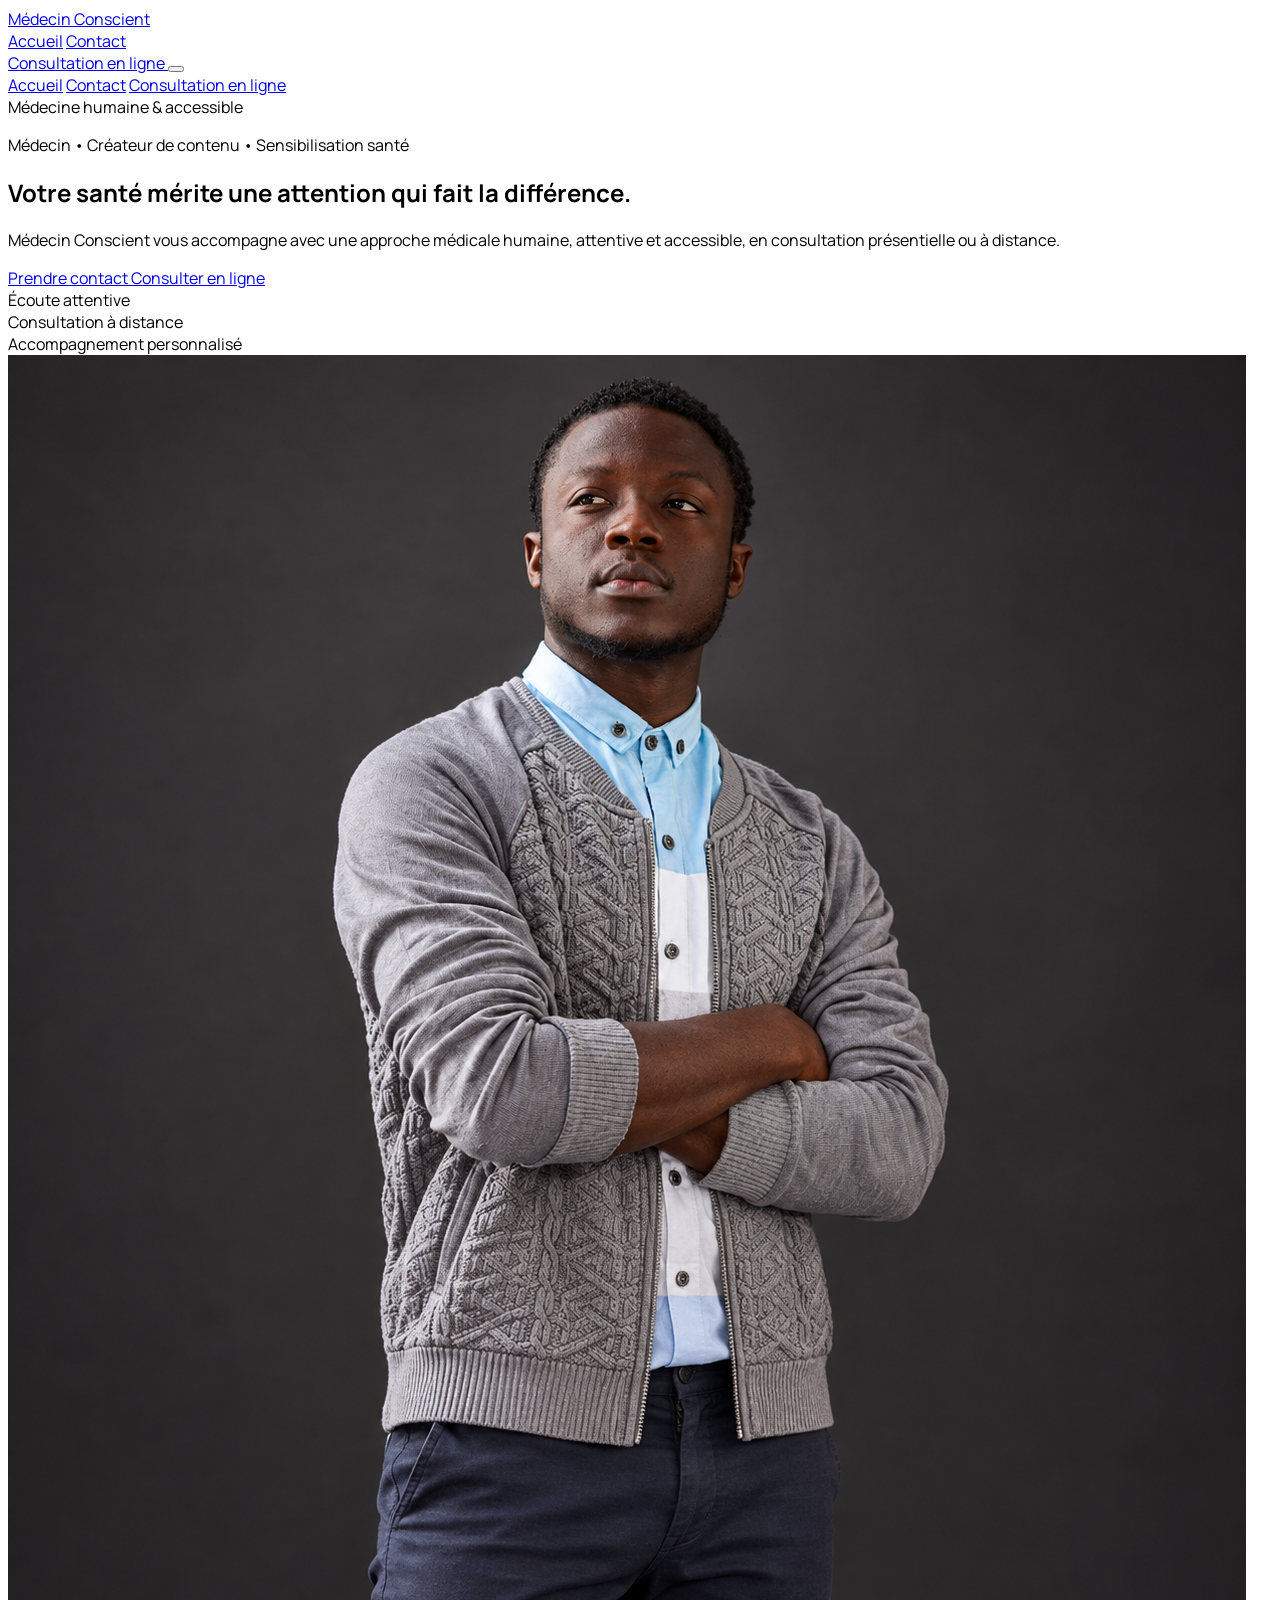
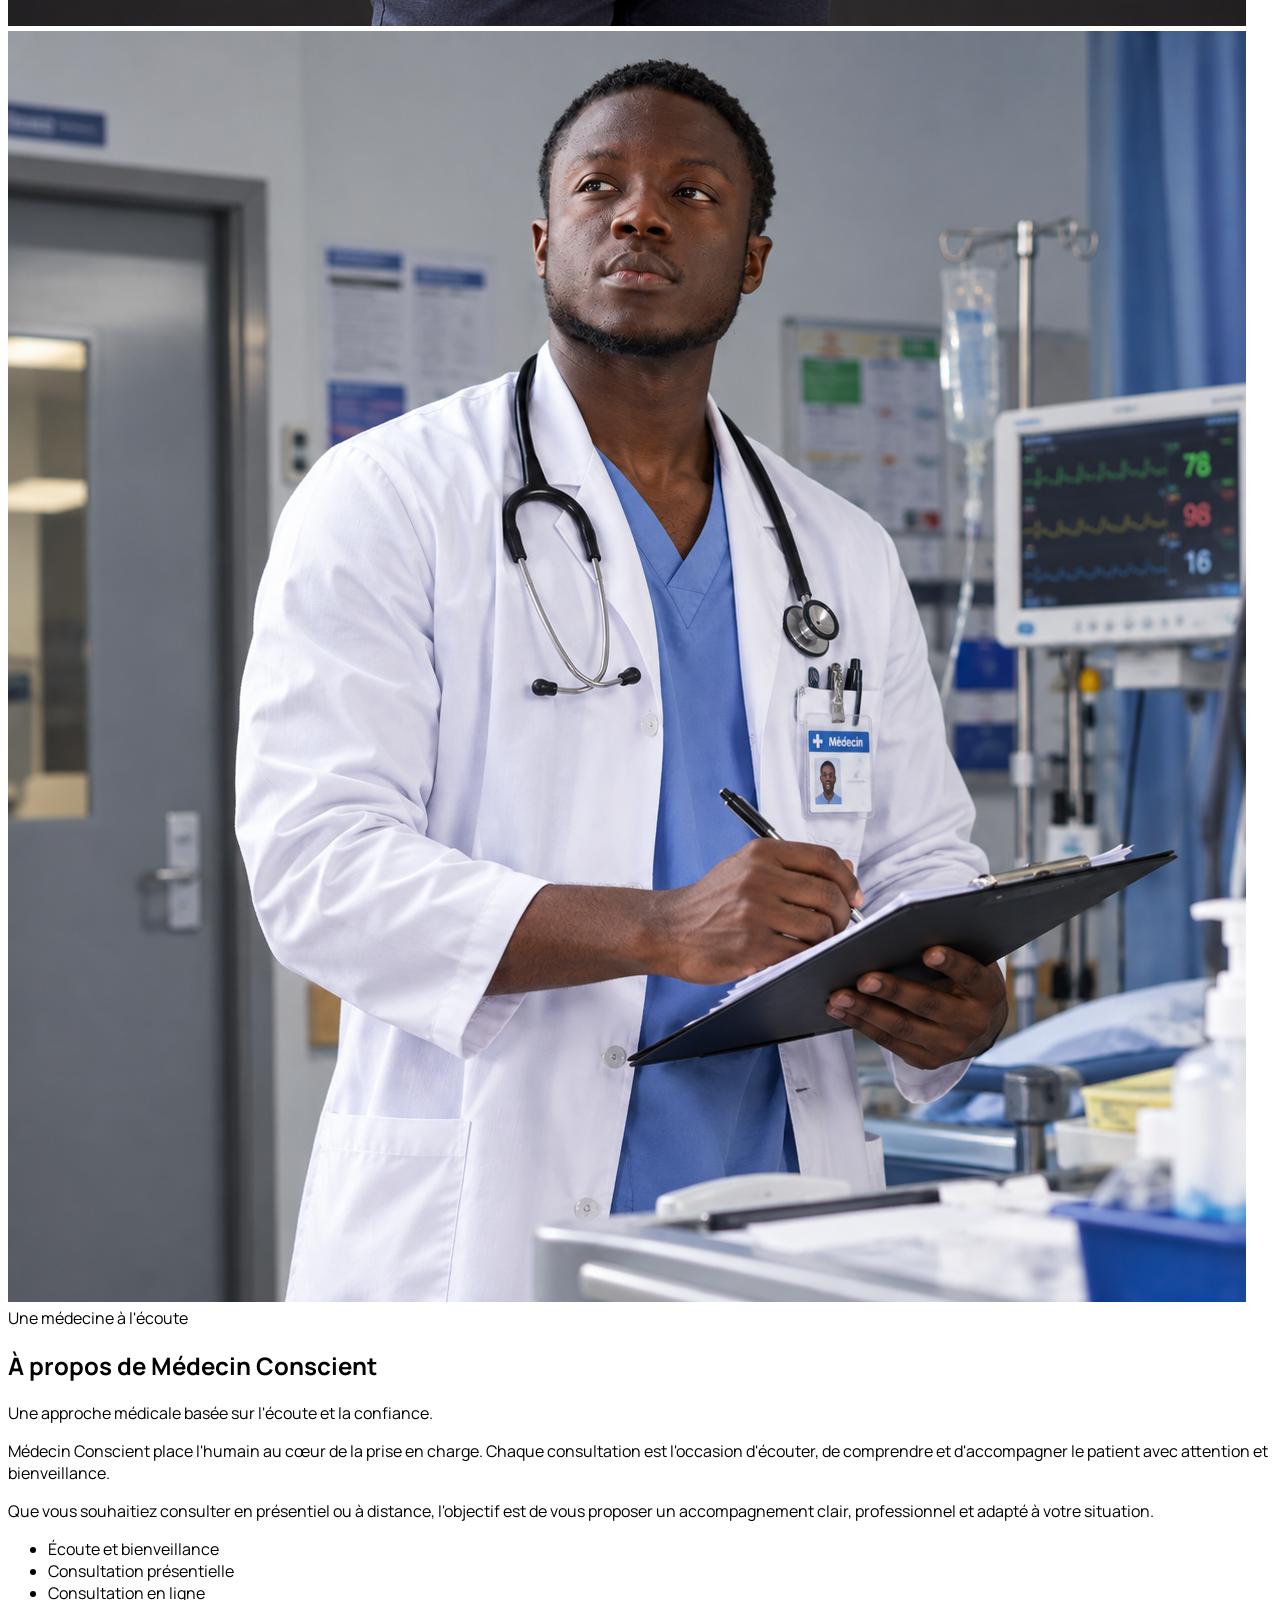
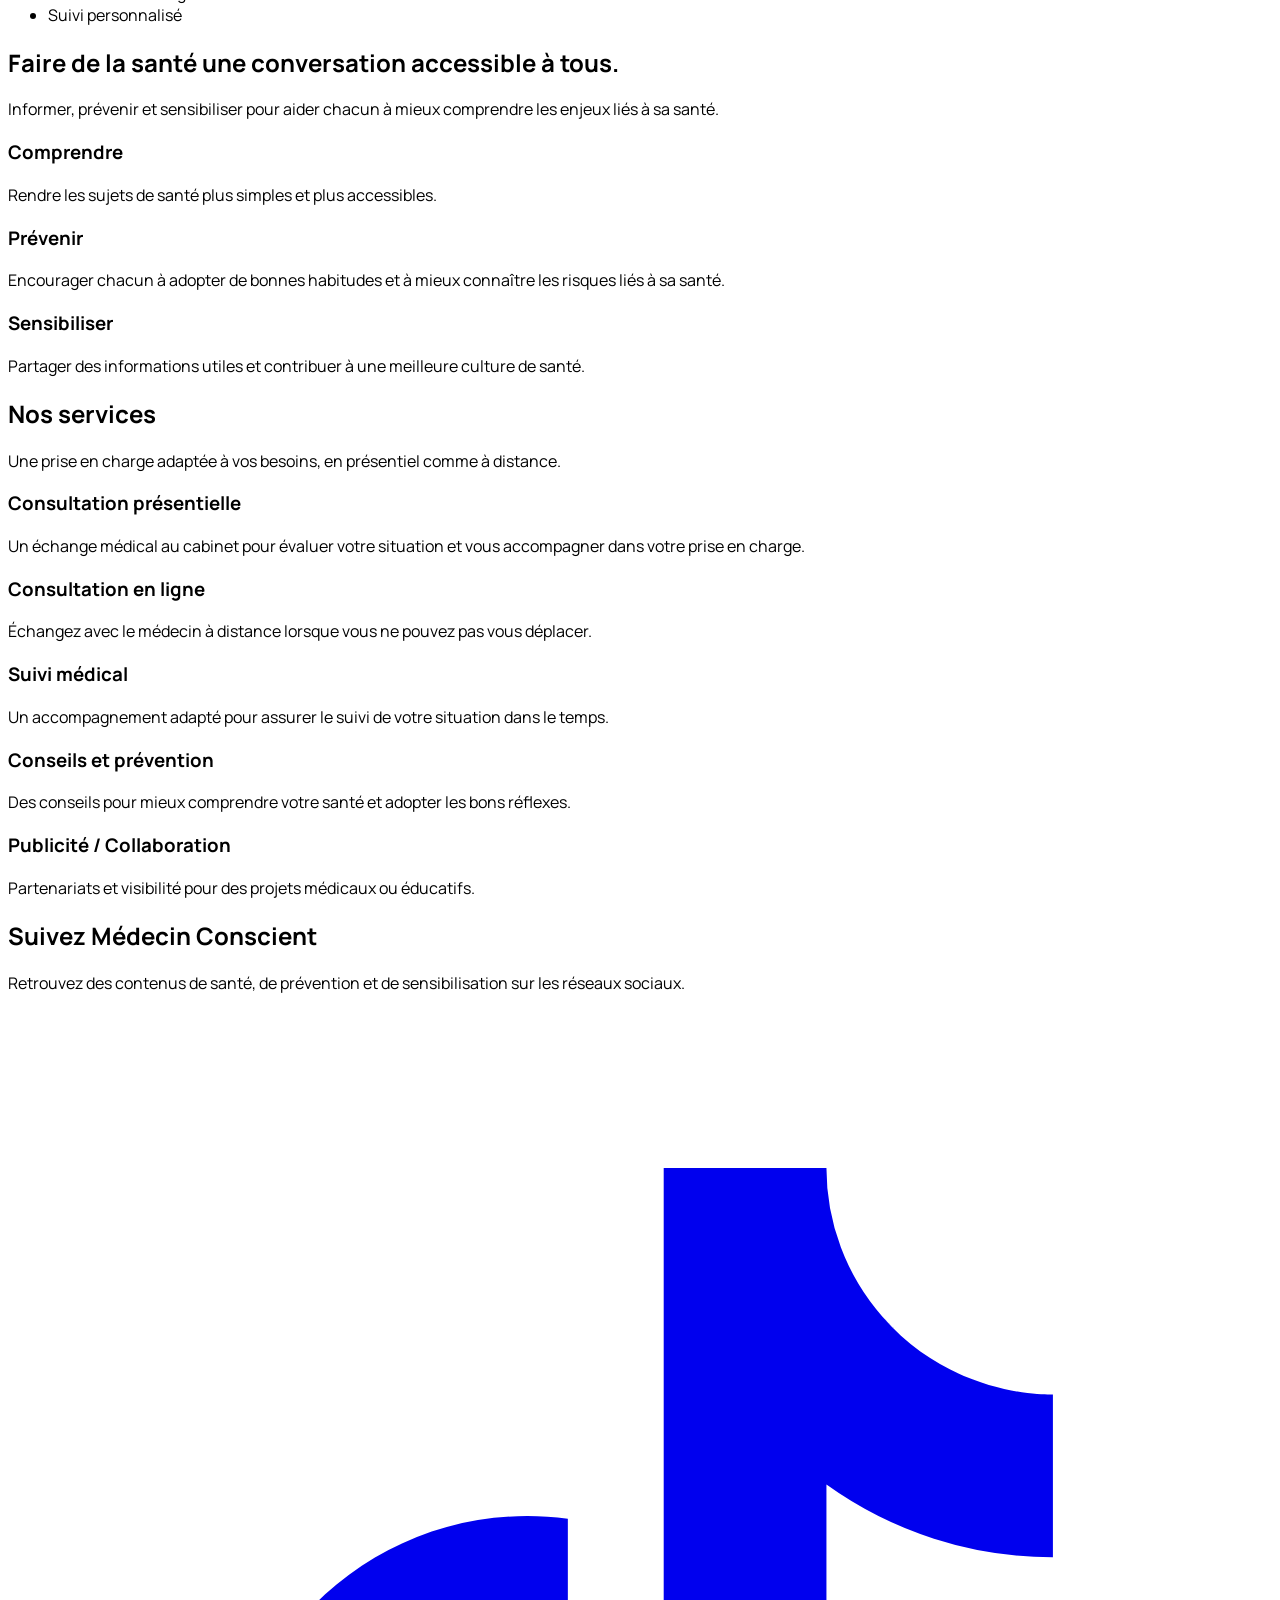
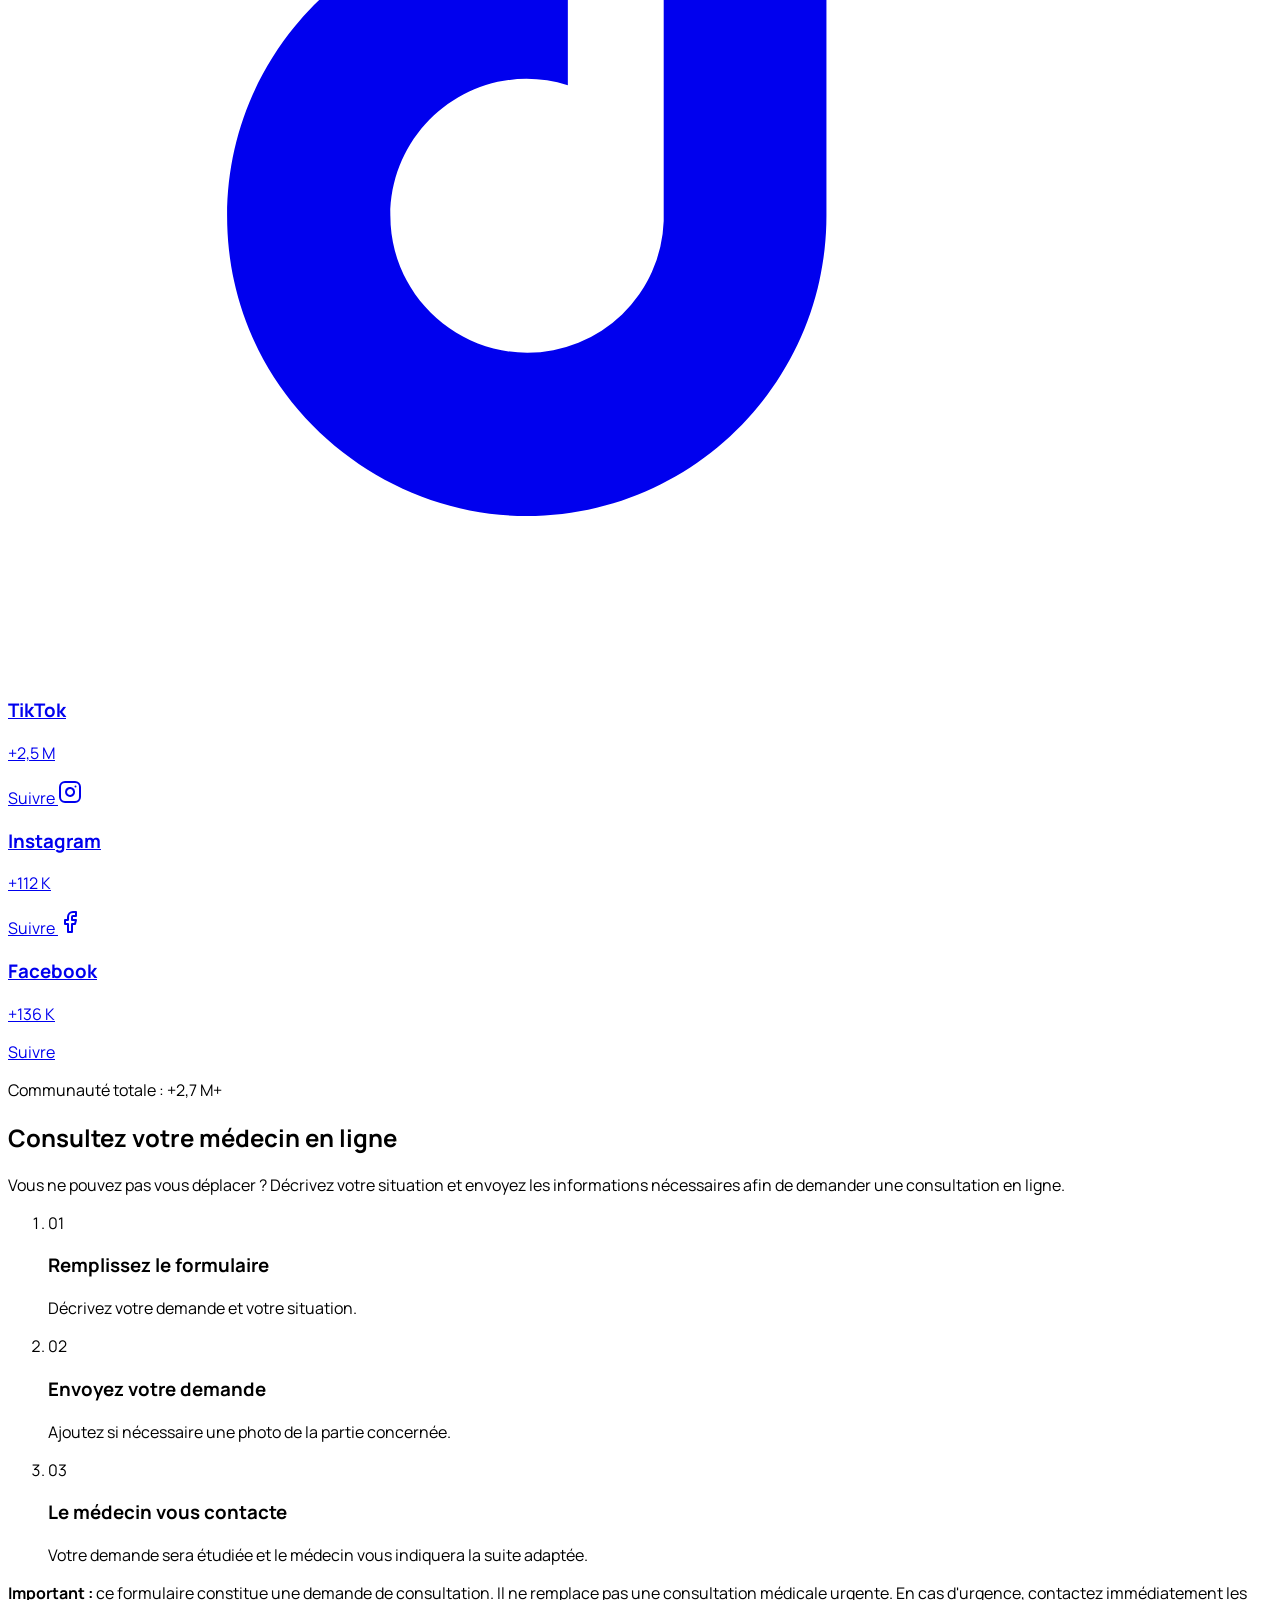
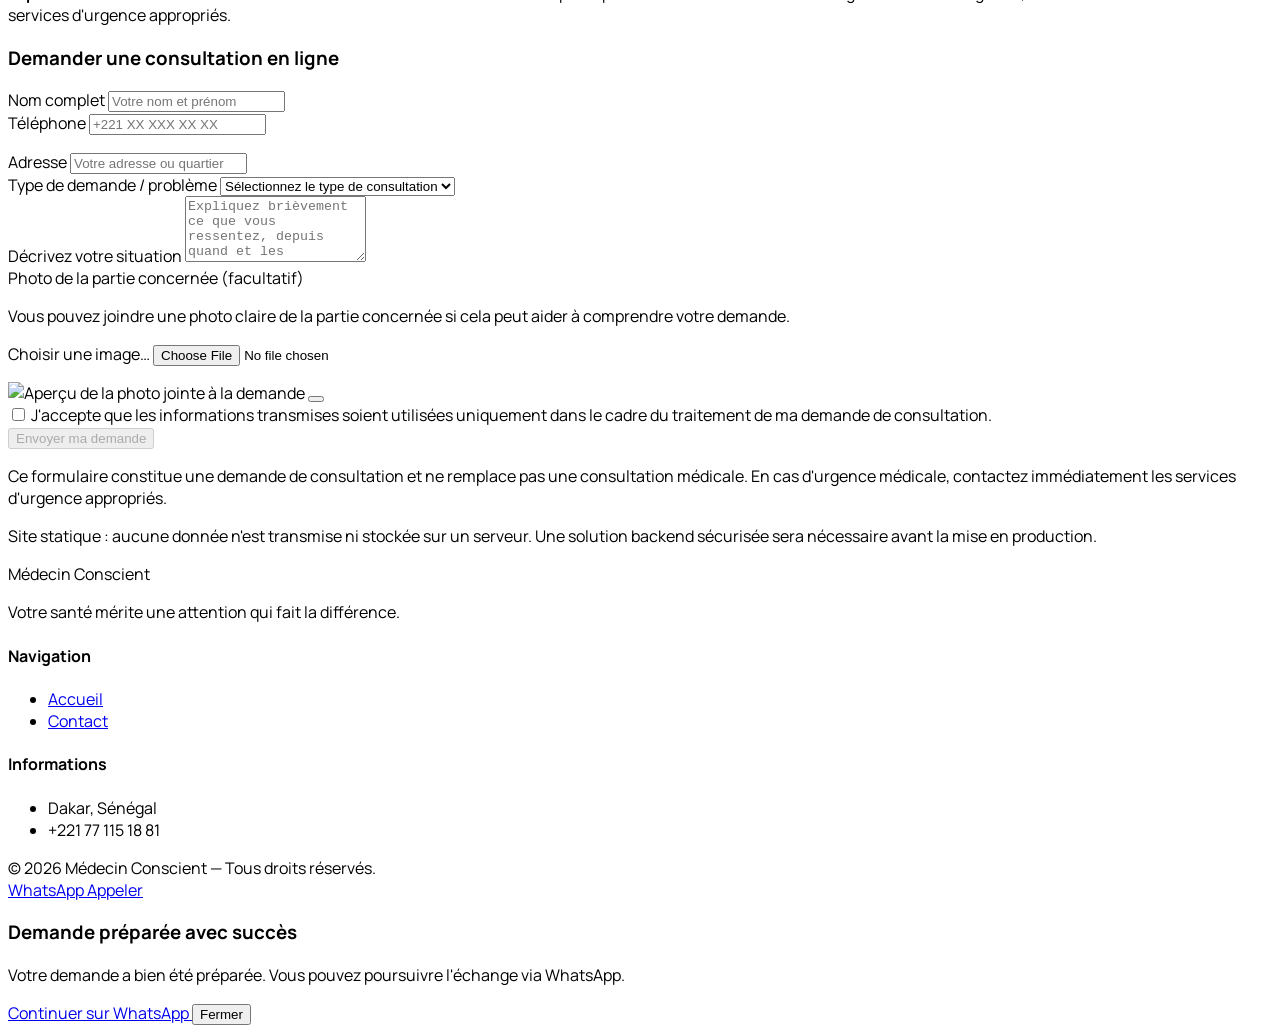
==== index.html @ b22be833 "site de vitrine" ====
<!doctype html>
<html lang="fr">
  <head>
    <meta charset="UTF-8" />
    <meta name="viewport" content="width=device-width, initial-scale=1.0" />
    <title>Médecin Conscient | Consultation médicale à Dakar</title>
    <meta
      name="description"
      content="Médecin Conscient propose un accompagnement médical humain et accessible à Dakar, en consultation présentielle et en ligne."
    />

    <!-- Open Graph -->
    <meta
      property="og:title"
      content="Médecin Conscient | Consultation médicale à Dakar"
    />
    <meta
      property="og:description"
      content="Une médecine humaine, accessible et attentive, en présentiel ou à distance."
    />
    <meta property="og:type" content="website" />
    <meta property="og:locale" content="fr_FR" />

    <!-- Favicon (emoji en attendant un favicon définitif) -->
    <link
      rel="icon"
      href="data:image/svg+xml,<svg xmlns=%22http://www.w3.org/2000/svg%22 viewBox=%220 0 100 100%22><text y=%22.9em%22 font-size=%2290%22>🩺</text></svg>"
    />

    <!-- Google Fonts : Manrope -->
    <link rel="preconnect" href="https://fonts.googleapis.com" />
    <link rel="preconnect" href="https://fonts.gstatic.com" crossorigin />
    <link
      href="https://fonts.googleapis.com/css2?family=Manrope:wght@400;500;600;700;800&display=swap"
      rel="stylesheet"
    />

    <!-- Tailwind CSS via CDN -->
    <script src="https://cdn.tailwindcss.com"></script>
    <script>
      tailwind.config = {
        theme: {
          extend: {
            fontFamily: {
              sans: ["Manrope", "sans-serif"],
            },
            colors: {
              brand: {
                DEFAULT: "#168A63",
                dark: "#0B5D43",
                light: "#EAF7F1",
              },
              bg: "#F8FAF9",
              ink: {
                DEFAULT: "#18332A",
                soft: "#64748B",
              },
            },
          },
        },
      };
    </script>

    <!-- Lucide Icons via CDN -->
    <script src="https://unpkg.com/lucide@latest/dist/umd/lucide.js"></script>

    <style>
      html {
        scroll-behavior: smooth;
      }
      body {
        font-family: "Manrope", sans-serif;
      }

      /* Apparition au scroll */
      [data-reveal] {
        opacity: 0;
        transform: translateY(16px);
        transition:
          opacity 0.6s ease,
          transform 0.6s ease;
      }
      [data-reveal].is-visible {
        opacity: 1;
        transform: translateY(0);
      }

      /* Menu mobile animé */
      #mobile-menu {
        overflow: hidden;
        transition:
          max-height 0.35s ease,
          opacity 0.25s ease;
      }

      /* Focus visible accessible */
      a:focus-visible,
      button:focus-visible,
      input:focus-visible,
      select:focus-visible,
      textarea:focus-visible {
        outline: 2px solid #168a63;
        outline-offset: 2px;
      }

      .btn-float {
        transition:
          transform 0.2s ease,
          box-shadow 0.2s ease;
      }
      .btn-float:hover {
        transform: translateY(-3px);
        box-shadow: 0 12px 24px rgba(11, 93, 67, 0.25);
      }

      .card-hover {
        transition:
          transform 0.25s ease,
          box-shadow 0.25s ease;
      }
      .card-hover:hover {
        transform: translateY(-6px);
        box-shadow: 0 20px 40px rgba(11, 93, 67, 0.12);
      }
    </style>
  </head>
  <body class="bg-bg text-ink antialiased">
    <!-- ==========================================================
      HEADER
      ========================================================== -->
    <header
      id="site-header"
      class="sticky top-0 z-40 bg-white/90 backdrop-blur border-b border-brand-light transition-shadow"
    >
      <div
        class="max-w-7xl mx-auto px-5 sm:px-8 lg:px-10 h-20 flex items-center justify-between"
      >
        <!-- Logo -->
        <a
          href="index.html"
          class="flex items-center gap-2.5 shrink-0"
          aria-label="Médecin Conscient — Accueil"
        >
          <span
            class="w-10 h-10 rounded-full bg-brand-light flex items-center justify-center"
          >
            <i data-lucide="stethoscope" class="w-5 h-5 text-brand-dark"></i>
          </span>
          <span class="text-lg font-bold text-brand-dark leading-tight"
            >Médecin Conscient</span
          >
        </a>

        <!-- Navigation desktop -->
        <nav
          class="hidden md:flex items-center gap-9"
          aria-label="Navigation principale"
        >
          <a
            href="index.html"
            class="text-sm font-semibold text-ink hover:text-brand transition-colors"
            >Accueil</a
          >
          <a
            href="contact.html"
            class="text-sm font-semibold text-ink hover:text-brand transition-colors"
            >Contact</a
          >
        </nav>

        <a
          href="#consultation"
          class="hidden md:inline-flex items-center gap-2 bg-brand hover:bg-brand-dark text-white text-sm font-semibold px-5 py-2.5 rounded-full transition-colors"
        >
          Consultation en ligne
          <i data-lucide="arrow-up-right" class="w-4 h-4"></i>
        </a>

        <!-- Bouton hamburger mobile -->
        <button
          id="mobile-menu-toggle"
          class="md:hidden w-10 h-10 flex items-center justify-center rounded-full text-brand-dark hover:bg-brand-light transition-colors"
          aria-expanded="false"
          aria-controls="mobile-menu"
          aria-label="Ouvrir le menu de navigation"
        >
          <i data-lucide="menu" id="icon-menu-open" class="w-6 h-6"></i>
          <i data-lucide="x" id="icon-menu-close" class="w-6 h-6 hidden"></i>
        </button>
      </div>

      <!-- Menu mobile -->
      <div
        id="mobile-menu"
        class="md:hidden max-h-0 opacity-0 bg-white border-t border-brand-light"
      >
        <nav
          class="flex flex-col px-5 py-4 gap-1"
          aria-label="Navigation mobile"
        >
          <a
            href="index.html"
            class="px-3 py-3 rounded-lg text-sm font-semibold text-ink hover:bg-brand-light"
            >Accueil</a
          >
          <a
            href="contact.html"
            class="px-3 py-3 rounded-lg text-sm font-semibold text-ink hover:bg-brand-light"
            >Contact</a
          >
          <a
            href="#consultation"
            class="mt-2 inline-flex items-center justify-center gap-2 bg-brand text-white text-sm font-semibold px-5 py-3 rounded-full"
          >
            Consultation en ligne
            <i data-lucide="arrow-up-right" class="w-4 h-4"></i>
          </a>
        </nav>
      </div>
    </header>

    <main>
      <!-- ==========================================================
      HERO
      ========================================================== -->
      <section class="relative overflow-hidden">
        <div
          class="absolute -top-24 -right-24 w-96 h-96 bg-brand-light rounded-full blur-3xl opacity-70 pointer-events-none"
        ></div>

        <div
          class="max-w-7xl mx-auto px-5 sm:px-8 lg:px-10 pt-14 pb-16 lg:pt-20 lg:pb-24"
        >
          <div class="grid lg:grid-cols-2 gap-12 lg:gap-16 items-center">
            <!-- Texte -->
            <div data-reveal>
              <span
                class="inline-flex items-center gap-2 bg-brand-light text-brand-dark text-xs font-bold px-4 py-2 rounded-full"
              >
                <i data-lucide="heart-pulse" class="w-3.5 h-3.5"></i>
                Médecine humaine &amp; accessible
              </span>

              <p class="mt-4 text-sm font-semibold text-brand-dark">
                Médecin • Créateur de contenu • Sensibilisation santé
              </p>

              <h1
                class="mt-4 text-3xl sm:text-4xl lg:text-5xl font-extrabold leading-[1.15] text-ink"
              >
                Votre santé mérite une attention qui fait la différence.
              </h1>

              <p
                class="mt-6 text-base sm:text-lg text-ink-soft leading-relaxed max-w-xl"
              >
                Médecin Conscient vous accompagne avec une approche médicale
                humaine, attentive et accessible, en consultation présentielle
                ou à distance.
              </p>

              <div class="mt-8 flex flex-col sm:flex-row gap-3.5">
                <a
                  href="contact.html"
                  class="inline-flex items-center justify-center gap-2 bg-brand hover:bg-brand-dark text-white font-semibold px-7 py-3.5 rounded-full transition-colors"
                >
                  Prendre contact
                  <i data-lucide="arrow-right" class="w-4 h-4"></i>
                </a>
                <a
                  href="#consultation"
                  class="inline-flex items-center justify-center gap-2 bg-white border border-brand/30 hover:border-brand text-brand-dark font-semibold px-7 py-3.5 rounded-full transition-colors"
                >
                  Consulter en ligne
                </a>
              </div>

              <!-- Indicateurs -->
              <div class="mt-12 grid grid-cols-1 sm:grid-cols-3 gap-5">
                <div class="flex items-center gap-3">
                  <span
                    class="w-10 h-10 rounded-full bg-brand-light flex items-center justify-center shrink-0"
                  >
                    <i data-lucide="ear" class="w-5 h-5 text-brand-dark"></i>
                  </span>
                  <span class="text-sm font-semibold text-ink"
                    >Écoute attentive</span
                  >
                </div>
                <div class="flex items-center gap-3">
                  <span
                    class="w-10 h-10 rounded-full bg-brand-light flex items-center justify-center shrink-0"
                  >
                    <i data-lucide="video" class="w-5 h-5 text-brand-dark"></i>
                  </span>
                  <span class="text-sm font-semibold text-ink"
                    >Consultation à distance</span
                  >
                </div>
                <div class="flex items-center gap-3">
                  <span
                    class="w-10 h-10 rounded-full bg-brand-light flex items-center justify-center shrink-0"
                  >
                    <i
                      data-lucide="hand-heart"
                      class="w-5 h-5 text-brand-dark"
                    ></i>
                  </span>
                  <span class="text-sm font-semibold text-ink"
                    >Accompagnement personnalisé</span
                  >
                </div>
              </div>
            </div>

            <!-- Image -->
            <div class="relative" data-reveal>
              <div
                class="absolute -z-10 -bottom-6 -left-6 w-2/3 h-2/3 bg-brand-light rounded-3xl"
                aria-hidden="true"
              ></div>
              <img
                src="assets/images/img2.png"
                alt="Illustration d'une consultation médicale à distance entre un médecin et un patient"
                class="w-full h-[420px] sm:h-[480px] object-cover rounded-3xl shadow-xl"
                loading="eager"
              />
            </div>
          </div>
        </div>
      </section>

      <!-- ==========================================================
        PRÉSENTATION
        ========================================================== -->
      <section id="presentation" class="py-20 lg:py-28">
        <div class="max-w-7xl mx-auto px-5 sm:px-8 lg:px-10">
          <div class="grid lg:grid-cols-2 gap-12 lg:gap-16 items-center">
            <!-- Photo -->
            <div data-reveal class="order-2 lg:order-1">
              <div class="relative max-w-md mx-auto lg:mx-0">
                <div
                  class="absolute -z-10 -top-5 -right-5 w-full h-full bg-brand-light rounded-3xl"
                  aria-hidden="true"
                ></div>
                <img
                  src="assets/images/img1.png"
                  alt="Photo du médecin, Médecin Conscient"
                  class="w-full h-[380px] sm:h-[440px] object-cover rounded-3xl shadow-lg"
                  loading="lazy"
                />
              </div>
            </div>

            <!-- Texte -->
            <div data-reveal class="order-1 lg:order-2">
              <span class="text-xs font-bold text-brand-dark tracking-wide"
                >Une médecine à l'écoute</span
              >

              <h2
                class="mt-4 text-2xl sm:text-3xl lg:text-4xl font-extrabold text-ink leading-tight"
              >
                À propos de Médecin Conscient
              </h2>

              <p class="mt-3 text-lg font-semibold text-ink">
                Une approche médicale basée sur l'écoute et la confiance.
              </p>

              <p class="mt-5 text-ink-soft leading-relaxed">
                Médecin Conscient place l'humain au cœur de la prise en charge.
                Chaque consultation est l'occasion d'écouter, de comprendre et
                d'accompagner le patient avec attention et bienveillance.
              </p>

              <p class="mt-4 text-ink-soft leading-relaxed">
                Que vous souhaitiez consulter en présentiel ou à distance,
                l'objectif est de vous proposer un accompagnement clair,
                professionnel et adapté à votre situation.
              </p>

              <ul class="mt-7 grid sm:grid-cols-2 gap-3.5">
                <li
                  class="flex items-center gap-2.5 text-sm font-semibold text-ink"
                >
                  <i
                    data-lucide="check-circle-2"
                    class="w-5 h-5 text-brand shrink-0"
                  ></i>
                  Écoute et bienveillance
                </li>
                <li
                  class="flex items-center gap-2.5 text-sm font-semibold text-ink"
                >
                  <i
                    data-lucide="check-circle-2"
                    class="w-5 h-5 text-brand shrink-0"
                  ></i>
                  Consultation présentielle
                </li>
                <li
                  class="flex items-center gap-2.5 text-sm font-semibold text-ink"
                >
                  <i
                    data-lucide="check-circle-2"
                    class="w-5 h-5 text-brand shrink-0"
                  ></i>
                  Consultation en ligne
                </li>
                <li
                  class="flex items-center gap-2.5 text-sm font-semibold text-ink"
                >
                  <i
                    data-lucide="check-circle-2"
                    class="w-5 h-5 text-brand shrink-0"
                  ></i>
                  Suivi personnalisé
                </li>
              </ul>
            </div>
          </div>
        </div>
      </section>

      <!-- ==========================================================
        MISSION
        ========================================================== -->
      <section id="mission" class="py-20 lg:py-28 bg-white">
        <div class="max-w-7xl mx-auto px-5 sm:px-8 lg:px-10">
          <div class="max-w-2xl mx-auto text-center" data-reveal>
            <h2
              class="text-2xl sm:text-3xl lg:text-4xl font-extrabold text-ink leading-tight"
            >
              Faire de la santé une conversation accessible à tous.
            </h2>
            <p class="mt-4 text-ink-soft leading-relaxed">
              Informer, prévenir et sensibiliser pour aider chacun à mieux
              comprendre les enjeux liés à sa santé.
            </p>
          </div>

          <div class="mt-12 grid sm:grid-cols-3 gap-6">
            <!-- Comprendre -->
            <div
              data-reveal
              class="card-hover bg-bg border border-brand-light rounded-2xl p-7 text-center"
            >
              <span
                class="mx-auto w-12 h-12 rounded-xl bg-brand-light flex items-center justify-center"
              >
                <i data-lucide="lightbulb" class="w-6 h-6 text-brand-dark"></i>
              </span>
              <h3 class="mt-5 font-bold text-ink">Comprendre</h3>
              <p class="mt-2.5 text-sm text-ink-soft leading-relaxed">
                Rendre les sujets de santé plus simples et plus accessibles.
              </p>
            </div>

            <!-- Prévenir -->
            <div
              data-reveal
              class="card-hover bg-bg border border-brand-light rounded-2xl p-7 text-center"
            >
              <span
                class="mx-auto w-12 h-12 rounded-xl bg-brand-light flex items-center justify-center"
              >
                <i
                  data-lucide="shield-check"
                  class="w-6 h-6 text-brand-dark"
                ></i>
              </span>
              <h3 class="mt-5 font-bold text-ink">Prévenir</h3>
              <p class="mt-2.5 text-sm text-ink-soft leading-relaxed">
                Encourager chacun à adopter de bonnes habitudes et à mieux
                connaître les risques liés à sa santé.
              </p>
            </div>

            <!-- Sensibiliser -->
            <div
              data-reveal
              class="card-hover bg-bg border border-brand-light rounded-2xl p-7 text-center"
            >
              <span
                class="mx-auto w-12 h-12 rounded-xl bg-brand-light flex items-center justify-center"
              >
                <i data-lucide="megaphone" class="w-6 h-6 text-brand-dark"></i>
              </span>
              <h3 class="mt-5 font-bold text-ink">Sensibiliser</h3>
              <p class="mt-2.5 text-sm text-ink-soft leading-relaxed">
                Partager des informations utiles et contribuer à une meilleure
                culture de santé.
              </p>
            </div>
          </div>
        </div>
      </section>

      <!-- ==========================================================
        SERVICES
        ========================================================= -->
      <section id="services" class="py-20 lg:py-28 bg-bg">
        <div class="max-w-7xl mx-auto px-5 sm:px-8 lg:px-10">
          <div class="max-w-2xl" data-reveal>
            <h2
              class="text-2xl sm:text-3xl lg:text-4xl font-extrabold text-ink leading-tight"
            >
              Nos services
            </h2>
            <p class="mt-4 text-ink-soft leading-relaxed">
              Une prise en charge adaptée à vos besoins, en présentiel comme à
              distance.
            </p>
          </div>

          <div class="mt-12 grid sm:grid-cols-2 lg:grid-cols-5 gap-6">
            <!-- Carte 1 -->
            <div
              data-reveal
              class="card-hover bg-bg border border-brand-light rounded-2xl p-7"
            >
              <span
                class="w-12 h-12 rounded-xl bg-brand-light flex items-center justify-center"
              >
                <i
                  data-lucide="stethoscope"
                  class="w-6 h-6 text-brand-dark"
                ></i>
              </span>
              <h3 class="mt-5 font-bold text-ink">Consultation présentielle</h3>
              <p class="mt-2.5 text-sm text-ink-soft leading-relaxed">
                Un échange médical au cabinet pour évaluer votre situation et
                vous accompagner dans votre prise en charge.
              </p>
            </div>

            <!-- Carte 2 -->
            <div
              data-reveal
              class="card-hover bg-bg border border-brand-light rounded-2xl p-7"
            >
              <span
                class="w-12 h-12 rounded-xl bg-brand-light flex items-center justify-center"
              >
                <i data-lucide="monitor" class="w-6 h-6 text-brand-dark"></i>
              </span>
              <h3 class="mt-5 font-bold text-ink">Consultation en ligne</h3>
              <p class="mt-2.5 text-sm text-ink-soft leading-relaxed">
                Échangez avec le médecin à distance lorsque vous ne pouvez pas
                vous déplacer.
              </p>
            </div>

            <!-- Carte 3 -->
            <div
              data-reveal
              class="card-hover bg-bg border border-brand-light rounded-2xl p-7"
            >
              <span
                class="w-12 h-12 rounded-xl bg-brand-light flex items-center justify-center"
              >
                <i
                  data-lucide="clipboard-list"
                  class="w-6 h-6 text-brand-dark"
                ></i>
              </span>
              <h3 class="mt-5 font-bold text-ink">Suivi médical</h3>
              <p class="mt-2.5 text-sm text-ink-soft leading-relaxed">
                Un accompagnement adapté pour assurer le suivi de votre
                situation dans le temps.
              </p>
            </div>

            <!-- Carte 4 -->
            <div
              data-reveal
              class="card-hover bg-bg border border-brand-light rounded-2xl p-7"
            >
              <span
                class="w-12 h-12 rounded-xl bg-brand-light flex items-center justify-center"
              >
                <i data-lucide="image-plus" class="w-5 h-5 text-brand-dark"></i>
              </span>
              <h3 class="mt-5 font-bold text-ink">Conseils et prévention</h3>
              <p class="mt-2.5 text-sm text-ink-soft leading-relaxed">
                Des conseils pour mieux comprendre votre santé et adopter les
                bons réflexes.
              </p>
            </div>

            <!--Carte 5 -->
            <div
              data-reveal
              class="card-hover bg-bg border border-brand-light rounded-2xl p-7"
            >
              <span
                class="w-12 h-12 rounded-xl bg-brand-light flex items-center justify-center"
              >
                <i data-lucide="megaphone" class="w-6 h-6 text-brand-dark"></i>
              </span>
              <h3 class="mt-5 font-bold text-ink">Publicité / Collaboration</h3>
              <p class="mt-2.5 text-sm text-ink-soft leading-relaxed">
                Partenariats et visibilité pour des projets médicaux ou
                éducatifs.
              </p>
            </div>
          </div>
        </div>
      </section>

      <!-- ==========================================================
      RÉSEAUX SOCIAUX
      ========================================================== -->
      <section id="reseaux-sociaux" class="py-20 lg:py-28 bg-white">
        <div class="max-w-7xl mx-auto px-5 sm:px-8 lg:px-10">
          <div class="max-w-2xl mx-auto text-center" data-reveal>
            <h2
              class="text-2xl sm:text-3xl lg:text-4xl font-extrabold text-ink leading-tight"
            >
              Suivez Médecin Conscient
            </h2>
            <p class="mt-4 text-ink-soft leading-relaxed">
              Retrouvez des contenus de santé, de prévention et de
              sensibilisation sur les réseaux sociaux.
            </p>
          </div>

          <div class="mt-12 grid sm:grid-cols-3 gap-6">
            <!-- TikTok -->
            <a
              href="https://www.tiktok.com/@medecin_conscient?_r=1&_t=ZS-99cRrbFBkq0"
              target="_blank"
              rel="noopener noreferrer"
              data-reveal
              class="card-hover bg-bg border border-brand-light rounded-2xl p-7 text-center block"
            >
              <span
                class="mx-auto w-12 h-12 rounded-xl bg-brand-light flex items-center justify-center"
              >
                <svg
                  viewBox="0 0 24 24"
                  class="w-6 h-6 text-brand-dark"
                  fill="currentColor"
                  aria-hidden="true"
                >
                  <path
                    d="M16.6 5.82s.51.5 0 0A4.278 4.278 0 0 1 15.54 3h-3.09v12.4a2.592 2.592 0 0 1-2.59 2.5c-1.42 0-2.6-1.16-2.6-2.6 0-1.72 1.66-3.01 3.37-2.48V9.66c-3.45-.46-6.47 2.22-6.47 5.64 0 3.33 2.76 5.7 5.69 5.7 3.14 0 5.69-2.55 5.69-5.7V9.01a7.35 7.35 0 0 0 4.3 1.38V7.3s-1.88.09-3.24-1.48z"
                  />
                </svg>
              </span>
              <h3 class="mt-5 font-bold text-ink">TikTok</h3>
              <p class="mt-1 text-2xl font-extrabold text-brand-dark">+2,5 M</p>
              <span
                class="mt-4 inline-flex items-center gap-1.5 text-sm font-semibold text-brand"
              >
                Suivre
                <i data-lucide="arrow-up-right" class="w-4 h-4"></i>
              </span>
            </a>

            <!-- Instagram -->
            <a
              href="https://www.instagram.com/medecinconscient?stkn=MTh5ejA1ZHozZmxjcw=="
              target="_blank"
              rel="noopener noreferrer"
              data-reveal
              class="card-hover bg-bg border border-brand-light rounded-2xl p-7 text-center block"
            >
              <span
                class="mx-auto w-12 h-12 rounded-xl bg-brand-light flex items-center justify-center"
              >
                <svg
                  xmlns="http://www.w3.org/2000/svg"
                  width="24"
                  height="24"
                  viewBox="0 0 24 24"
                  fill="none"
                  stroke="currentColor"
                  stroke-width="2"
                  stroke-linecap="round"
                  stroke-linejoin="round"
                  class="w-6 h-6 text-brand-dark"
                >
                  <rect width="20" height="20" x="2" y="2" rx="5" ry="5" />
                  <path d="M16 11.37A4 4 0 1 1 12.63 8 4 4 0 0 1 16 11.37z" />
                  <line x1="17.5" x2="17.51" y1="6.5" y2="6.5" />
                </svg>
              </span>
              <h3 class="mt-5 font-bold text-ink">Instagram</h3>
              <p class="mt-1 text-2xl font-extrabold text-brand-dark">+112 K</p>
              <span
                class="mt-4 inline-flex items-center gap-1.5 text-sm font-semibold text-brand"
              >
                Suivre
                <i data-lucide="arrow-up-right" class="w-4 h-4"></i>
              </span>
            </a>

            <!-- Facebook -->
            <a
              href="https://www.facebook.com/share/18tf2bpnhR/?mibextid=wwXIfr"
              target="_blank"
              rel="noopener noreferrer"
              data-reveal
              class="card-hover bg-bg border border-brand-light rounded-2xl p-7 text-center block"
            >
              <span
                class="mx-auto w-12 h-12 rounded-xl bg-brand-light flex items-center justify-center"
              >
                <svg
                  xmlns="http://www.w3.org/2000/svg"
                  width="24"
                  height="24"
                  viewBox="0 0 24 24"
                  fill="none"
                  stroke="currentColor"
                  stroke-width="2"
                  stroke-linecap="round"
                  stroke-linejoin="round"
                  class="w-6 h-6 text-brand-dark"
                >
                  <path
                    d="M18 2h-3a5 5 0 0 0-5 5v3H7v4h3v8h4v-8h3l1-4h-4V7a1 1 0 0 1 1-1h3z"
                  />
                </svg>
              </span>
              <h3 class="mt-5 font-bold text-ink">Facebook</h3>
              <p class="mt-1 text-2xl font-extrabold text-brand-dark">+136 K</p>
              <span
                class="mt-4 inline-flex items-center gap-1.5 text-sm font-semibold text-brand"
              >
                Suivre
                <i data-lucide="arrow-up-right" class="w-4 h-4"></i>
              </span>
            </a>
          </div>

          <p class="mt-10 text-center text-sm font-semibold text-ink-soft">
            Communauté totale :
            <span class="text-brand-dark font-extrabold">+2,7 M+</span>
          </p>
        </div>
      </section>

      <!-- ==========================================================
        CONSULTATION EN LIGNE
        ========================================================== -->
      <section id="consultation" class="py-20 lg:py-28 bg-brand-light">
        <div class="max-w-7xl mx-auto px-5 sm:px-8 lg:px-10">
          <div class="max-w-2xl mx-auto text-center" data-reveal>
            <h2
              class="text-2xl sm:text-3xl lg:text-4xl font-extrabold text-ink leading-tight"
            >
              Consultez votre médecin en ligne
            </h2>
            <p class="mt-4 text-ink-soft leading-relaxed">
              Vous ne pouvez pas vous déplacer ? Décrivez votre situation et
              envoyez les informations nécessaires afin de demander une
              consultation en ligne.
            </p>
          </div>

          <div class="mt-14 grid lg:grid-cols-2 gap-10 lg:gap-14 items-start">
            <!-- Étapes -->
            <div data-reveal class="lg:sticky lg:top-28">
              <ol class="space-y-8">
                <li class="flex gap-4">
                  <span
                    class="shrink-0 w-11 h-11 rounded-full bg-white text-brand-dark font-extrabold flex items-center justify-center border border-brand/20"
                    >01</span
                  >
                  <div>
                    <h3 class="font-bold text-ink">Remplissez le formulaire</h3>
                    <p class="mt-1 text-sm text-ink-soft leading-relaxed">
                      Décrivez votre demande et votre situation.
                    </p>
                  </div>
                </li>
                <li class="flex gap-4">
                  <span
                    class="shrink-0 w-11 h-11 rounded-full bg-white text-brand-dark font-extrabold flex items-center justify-center border border-brand/20"
                    >02</span
                  >
                  <div>
                    <h3 class="font-bold text-ink">Envoyez votre demande</h3>
                    <p class="mt-1 text-sm text-ink-soft leading-relaxed">
                      Ajoutez si nécessaire une photo de la partie concernée.
                    </p>
                  </div>
                </li>
                <li class="flex gap-4">
                  <span
                    class="shrink-0 w-11 h-11 rounded-full bg-white text-brand-dark font-extrabold flex items-center justify-center border border-brand/20"
                    >03</span
                  >
                  <div>
                    <h3 class="font-bold text-ink">Le médecin vous contacte</h3>
                    <p class="mt-1 text-sm text-ink-soft leading-relaxed">
                      Votre demande sera étudiée et le médecin vous indiquera la
                      suite adaptée.
                    </p>
                  </div>
                </li>
              </ol>

              <div
                class="mt-9 flex gap-3 bg-white border border-brand/20 rounded-2xl p-5"
                role="note"
              >
                <i
                  data-lucide="triangle-alert"
                  class="w-5 h-5 text-brand-dark shrink-0 mt-0.5"
                ></i>
                <p class="text-sm text-ink-soft leading-relaxed">
                  <strong class="text-ink">Important :</strong> ce formulaire
                  constitue une demande de consultation. Il ne remplace pas une
                  consultation médicale urgente. En cas d'urgence, contactez
                  immédiatement les services d'urgence appropriés.
                </p>
              </div>
            </div>

            <!-- Formulaire -->
            <div data-reveal class="bg-white rounded-3xl shadow-xl p-6 sm:p-9">
              <h3 class="text-xl font-bold text-ink">
                Demander une consultation en ligne
              </h3>

              <form id="consultation-form" class="mt-6 space-y-5" novalidate>
                <!-- Nom complet -->
                <div>
                  <label
                    for="field-name"
                    class="block text-sm font-semibold text-ink mb-1.5"
                  >
                    Nom complet
                  </label>
                  <input
                    type="text"
                    id="field-name"
                    name="name"
                    required
                    placeholder="Votre nom et prénom"
                    class="w-full rounded-xl border border-gray-200 px-4 py-3 text-sm text-ink placeholder:text-gray-400 focus:border-brand outline-none transition-colors"
                  />
                </div>

                <!-- Téléphone -->
                <div>
                  <label
                    for="field-phone"
                    class="block text-sm font-semibold text-ink mb-1.5"
                  >
                    Téléphone
                  </label>
                  <input
                    type="tel"
                    id="field-phone"
                    name="phone"
                    required
                    placeholder="+221 XX XXX XX XX"
                    class="w-full rounded-xl border border-gray-200 px-4 py-3 text-sm text-ink placeholder:text-gray-400 focus:border-brand outline-none transition-colors"
                    aria-describedby="phone-error"
                  />
                  <p
                    id="phone-error"
                    class="hidden mt-1.5 text-xs font-medium text-red-500"
                  ></p>
                </div>

                <!-- Adresse -->
                <div>
                  <label
                    for="field-address"
                    class="block text-sm font-semibold text-ink mb-1.5"
                  >
                    Adresse
                  </label>
                  <input
                    type="text"
                    id="field-address"
                    name="address"
                    required
                    placeholder="Votre adresse ou quartier"
                    class="w-full rounded-xl border border-gray-200 px-4 py-3 text-sm text-ink placeholder:text-gray-400 focus:border-brand outline-none transition-colors"
                  />
                </div>

                <!-- Type de demande -->
                <div>
                  <label
                    for="field-type"
                    class="block text-sm font-semibold text-ink mb-1.5"
                  >
                    Type de demande / problème
                  </label>
                  <select
                    id="field-type"
                    name="type"
                    required
                    class="w-full rounded-xl border border-gray-200 px-4 py-3 text-sm text-ink focus:border-brand outline-none transition-colors bg-white"
                  >
                    <option value="">
                      Sélectionnez le type de consultation
                    </option>
                    <option value="generale">Consultation générale</option>
                    <option value="question">Question de santé</option>
                    <option value="suivi">Suivi</option>
                    <option value="prevention">Prévention</option>
                    <option value="autre">Autre</option>
                  </select>
                </div>

                <!-- Description -->
                <div>
                  <label
                    for="field-description"
                    class="block text-sm font-semibold text-ink mb-1.5"
                  >
                    Décrivez votre situation
                  </label>
                  <textarea
                    id="field-description"
                    name="description"
                    required
                    rows="4"
                    placeholder="Expliquez brièvement ce que vous ressentez, depuis quand et les informations importantes."
                    class="w-full rounded-xl border border-gray-200 px-4 py-3 text-sm text-ink placeholder:text-gray-400 focus:border-brand outline-none transition-colors resize-none"
                  ></textarea>
                </div>

                <!-- Photo -->
                <div>
                  <label
                    for="photo-input"
                    class="block text-sm font-semibold text-ink mb-1.5"
                  >
                    Photo de la partie concernée (facultatif)
                  </label>
                  <p class="text-xs text-ink-soft mb-2.5">
                    Vous pouvez joindre une photo claire de la partie concernée
                    si cela peut aider à comprendre votre demande.
                  </p>

                  <label
                    id="photo-dropzone-label"
                    for="photo-input"
                    class="flex items-center gap-3 border-2 border-dashed border-gray-200 hover:border-brand rounded-xl px-4 py-4 cursor-pointer transition-colors"
                  >
                    <i
                      data-lucide="image-up"
                      class="w-5 h-5 text-brand-dark"
                    ></i>
                    <span class="text-sm text-ink-soft"
                      >Choisir une image…</span
                    >
                  </label>
                  <input
                    type="file"
                    id="photo-input"
                    name="photo"
                    accept="image/*"
                    class="sr-only"
                    aria-describedby="photo-error"
                  />
                  <p
                    id="photo-error"
                    class="hidden mt-1.5 text-xs font-medium text-red-500"
                  ></p>

                  <div
                    id="photo-preview-wrapper"
                    class="hidden mt-3 relative inline-block"
                  >
                    <img
                      id="photo-preview-image"
                      src=""
                      alt="Aperçu de la photo jointe à la demande"
                      class="w-28 h-28 object-cover rounded-xl border border-gray-200"
                    />
                    <button
                      type="button"
                      id="photo-remove-btn"
                      aria-label="Supprimer la photo sélectionnée"
                      class="absolute -top-2 -right-2 w-7 h-7 bg-white border border-gray-200 rounded-full flex items-center justify-center text-ink-soft hover:text-red-500 hover:border-red-300 transition-colors shadow-sm"
                    >
                      <i data-lucide="x" class="w-4 h-4"></i>
                    </button>
                  </div>
                </div>

                <!-- Consentement -->
                <div class="flex items-start gap-3 pt-1">
                  <input
                    type="checkbox"
                    id="field-consent"
                    name="consent"
                    required
                    class="mt-1 w-4 h-4 rounded border-gray-300 text-brand focus:ring-brand shrink-0"
                  />
                  <label
                    for="field-consent"
                    class="text-xs text-ink-soft leading-relaxed"
                  >
                    J'accepte que les informations transmises soient utilisées
                    uniquement dans le cadre du traitement de ma demande de
                    consultation.
                  </label>
                </div>

                <button
                  type="submit"
                  id="consultation-submit"
                  disabled
                  class="w-full inline-flex items-center justify-center gap-2 bg-brand text-white font-semibold px-6 py-3.5 rounded-full transition-colors opacity-50 cursor-not-allowed hover:enabled:bg-brand-dark"
                >
                  Envoyer ma demande
                  <i data-lucide="send" class="w-4 h-4"></i>
                </button>

                <p class="text-xs text-ink-soft leading-relaxed text-center">
                  Ce formulaire constitue une demande de consultation et ne
                  remplace pas une consultation médicale. En cas d'urgence
                  médicale, contactez immédiatement les services d'urgence
                  appropriés.
                </p>

                <p class="text-xs text-ink-soft/80 leading-relaxed text-center">
                  Site statique : aucune donnée n'est transmise ni stockée sur
                  un serveur. Une solution backend sécurisée sera nécessaire
                  avant la mise en production.
                </p>
              </form>
            </div>
          </div>
        </div>
      </section>
    </main>

    <!-- ==========================================================
      FOOTER
      ========================================================== -->
    <footer class="bg-brand-dark text-white">
      <div class="max-w-7xl mx-auto px-5 sm:px-8 lg:px-10 py-14">
        <div class="grid sm:grid-cols-3 gap-10">
          <div>
            <div class="flex items-center gap-2.5">
              <span
                class="w-9 h-9 rounded-full bg-white/10 flex items-center justify-center"
              >
                <i data-lucide="stethoscope" class="w-4.5 h-4.5 text-white"></i>
              </span>
              <span class="font-bold text-lg">Médecin Conscient</span>
            </div>
            <p class="mt-4 text-sm text-white/70 leading-relaxed max-w-xs">
              Votre santé mérite une attention qui fait la différence.
            </p>
          </div>

          <div>
            <h4 class="text-sm font-bold text-white/90 mb-4">Navigation</h4>
            <ul class="space-y-2.5 text-sm text-white/70">
              <li>
                <a href="index.html" class="hover:text-white transition-colors"
                  >Accueil</a
                >
              </li>
              <li>
                <a
                  href="contact.html"
                  class="hover:text-white transition-colors"
                  >Contact</a
                >
              </li>
            </ul>
          </div>

          <div>
            <h4 class="text-sm font-bold text-white/90 mb-4">Informations</h4>
            <ul class="space-y-2.5 text-sm text-white/70">
              <li class="flex items-center gap-2">
                <i data-lucide="map-pin" class="w-4 h-4 shrink-0"></i>
                Dakar, Sénégal
              </li>
              <li class="flex items-center gap-2">
                <i data-lucide="phone" class="w-4 h-4 shrink-0"></i>
                +221 77 115 18 81
              </li>
            </ul>
          </div>
        </div>

        <div
          class="mt-12 pt-6 border-t border-white/10 text-xs text-white/60 text-center"
        >
          © <span id="current-year">2026</span> Médecin Conscient — Tous droits
          réservés.
        </div>
      </div>
    </footer>

    <!-- ==========================================================
       BOUTONS FLOTTANTS
       ========================================================== -->
    <div class="fixed bottom-6 right-6 z-50 flex flex-col gap-3">
      <a
        href="#"
        data-whatsapp-link
        target="_blank"
        rel="noopener noreferrer"
        aria-label="Contacter par WhatsApp"
        class="btn-float flex items-center gap-2 bg-[#25D366] text-white font-semibold pl-3.5 pr-3.5 sm:pr-5 py-3.5 rounded-full shadow-lg"
      >
        <i data-lucide="message-circle" class="w-5 h-5 shrink-0"></i>
        <span class="hidden sm:inline text-sm">WhatsApp</span>
      </a>
      <a
        href="#"
        data-call-link
        aria-label="Appeler le médecin"
        class="btn-float flex items-center gap-2 bg-brand text-white font-semibold pl-3.5 pr-3.5 sm:pr-5 py-3.5 rounded-full shadow-lg"
      >
        <i data-lucide="phone" class="w-5 h-5 shrink-0"></i>
        <span class="hidden sm:inline text-sm">Appeler</span>
      </a>
    </div>

    <!-- ==========================================================
       MODAL DE CONFIRMATION
       ========================================================== -->
    <div
      id="confirmation-modal"
      class="hidden fixed inset-0 z-[60] flex items-center justify-center px-5"
      role="dialog"
      aria-modal="true"
      aria-labelledby="modal-title"
    >
      <div
        id="modal-overlay"
        class="absolute inset-0 bg-ink/50"
        aria-hidden="true"
      ></div>

      <div
        class="relative bg-white rounded-3xl shadow-2xl max-w-md w-full p-8 text-center"
      >
        <span
          class="mx-auto w-14 h-14 rounded-full bg-brand-light flex items-center justify-center"
        >
          <i data-lucide="check" class="w-7 h-7 text-brand-dark"></i>
        </span>
        <h3 id="modal-title" class="mt-5 text-lg font-bold text-ink">
          Demande préparée avec succès
        </h3>
        <p class="mt-3 text-sm text-ink-soft leading-relaxed">
          Votre demande a bien été préparée. Vous pouvez poursuivre l'échange
          via WhatsApp.
        </p>
        <div class="mt-7 flex flex-col gap-3">
          <a
            id="modal-whatsapp-btn"
            href="#"
            target="_blank"
            rel="noopener noreferrer"
            class="inline-flex items-center justify-center gap-2 bg-[#25D366] hover:opacity-90 text-white font-semibold px-8 py-3 rounded-full transition-opacity"
          >
            <i data-lucide="message-circle" class="w-4 h-4"></i>
            Continuer sur WhatsApp
          </a>
          <button
            id="modal-close-btn"
            class="inline-flex items-center justify-center text-ink-soft hover:text-ink font-semibold px-8 py-2 transition-colors"
          >
            Fermer
          </button>
        </div>
      </div>
    </div>

    <script src="js/script.js"></script>
    <script>
      lucide.createIcons();
    </script>
  </body>
</html>
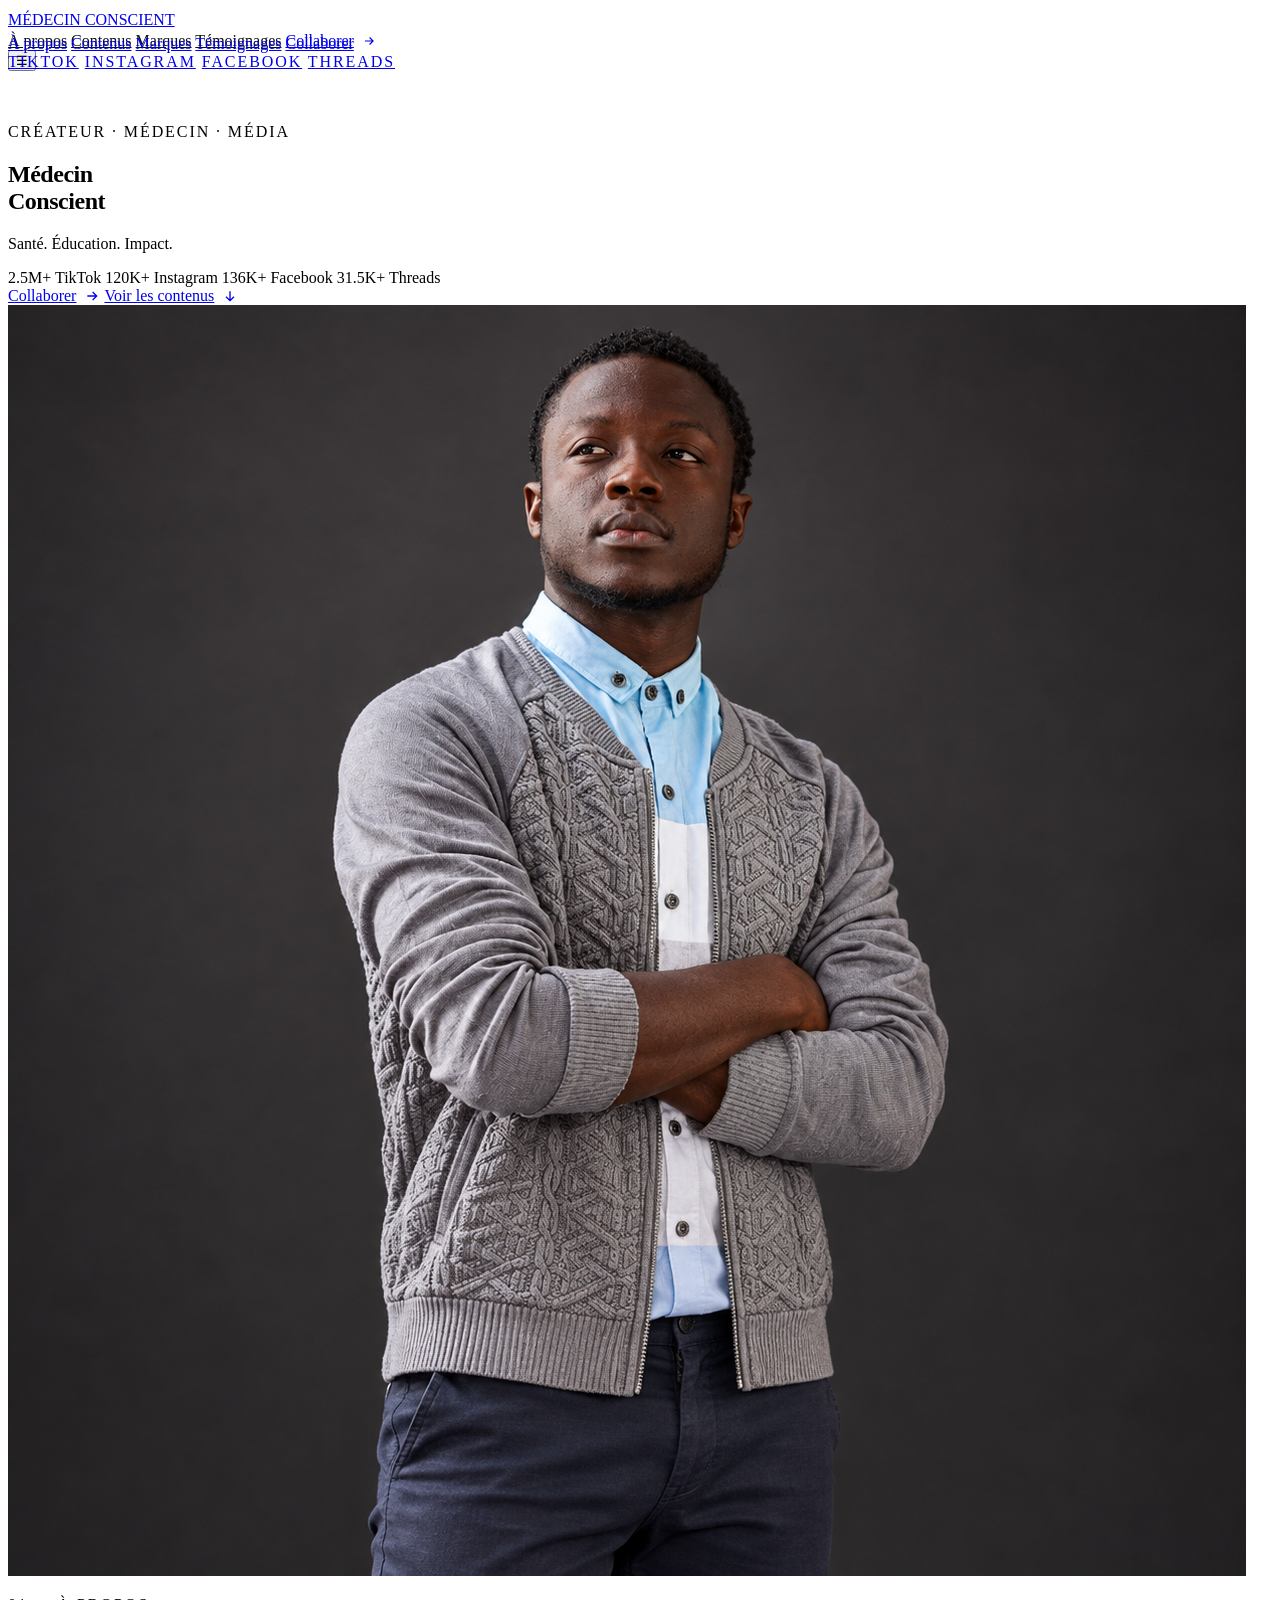
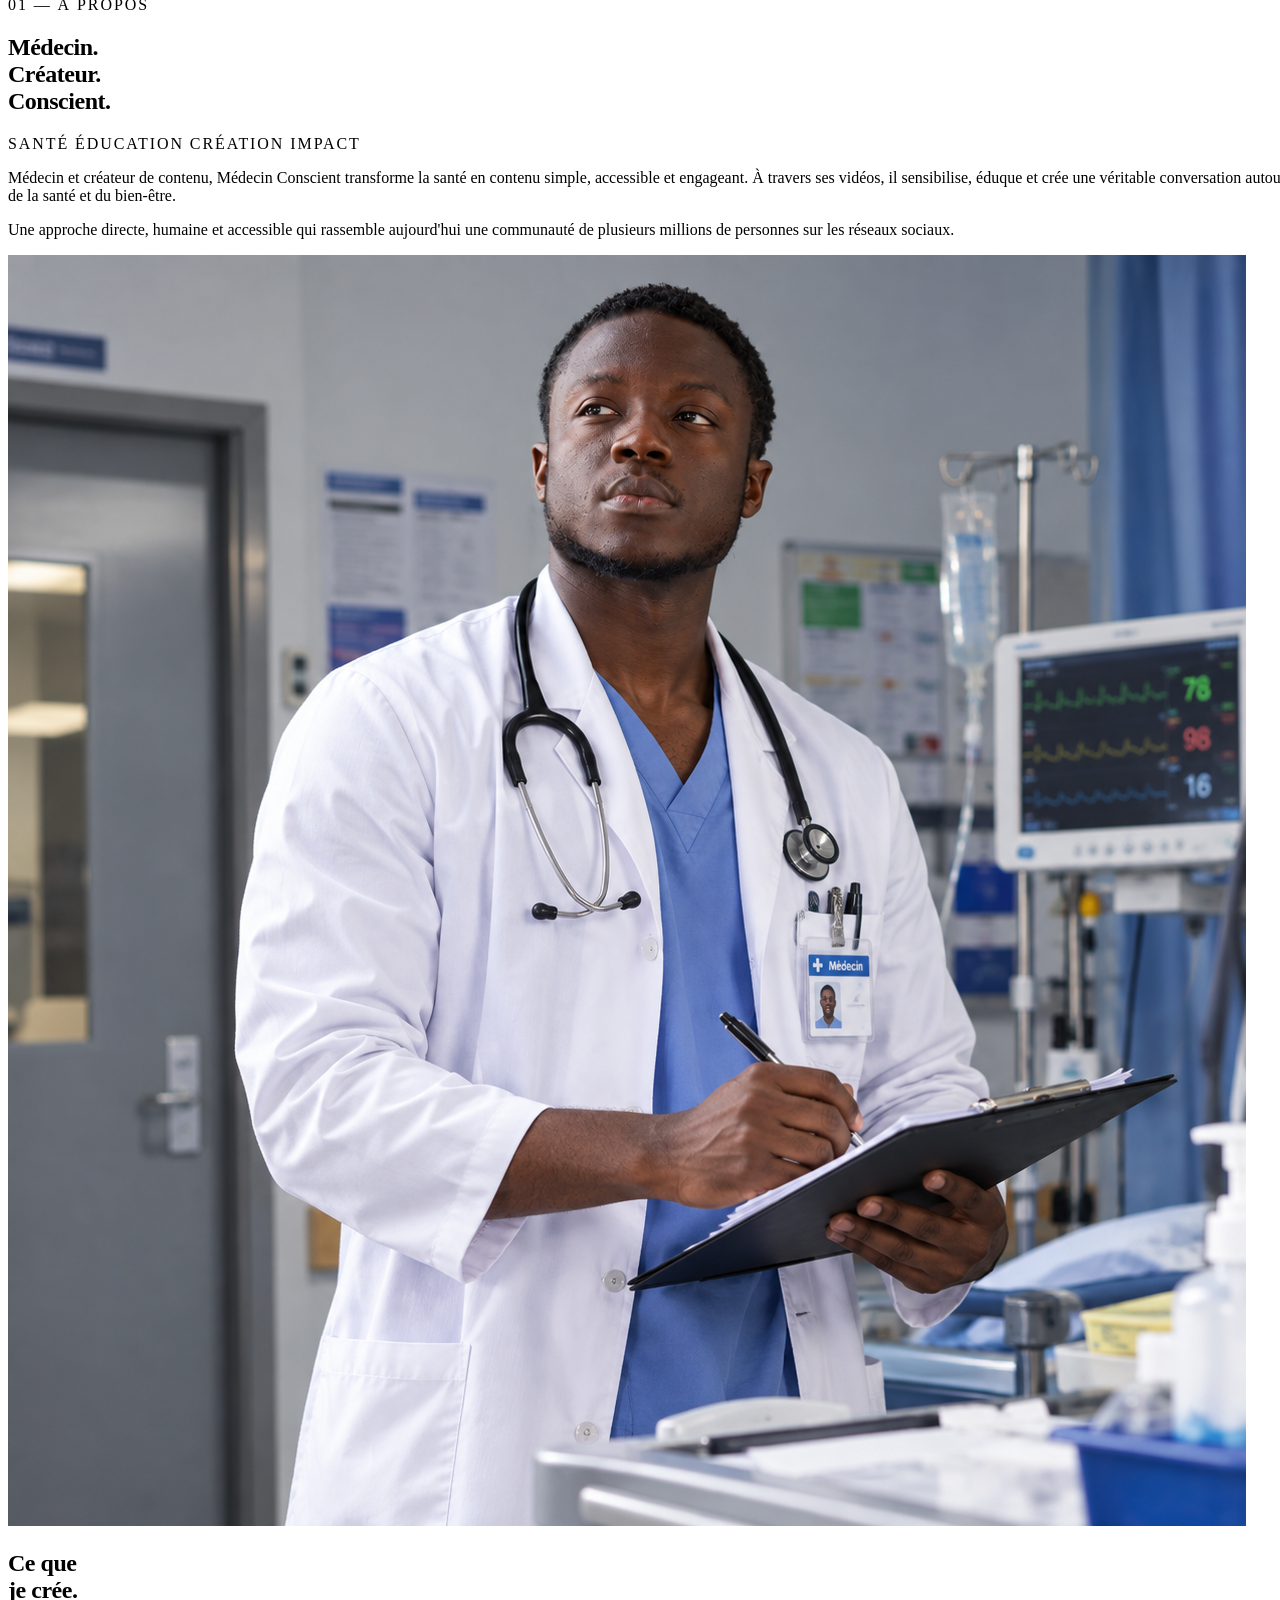
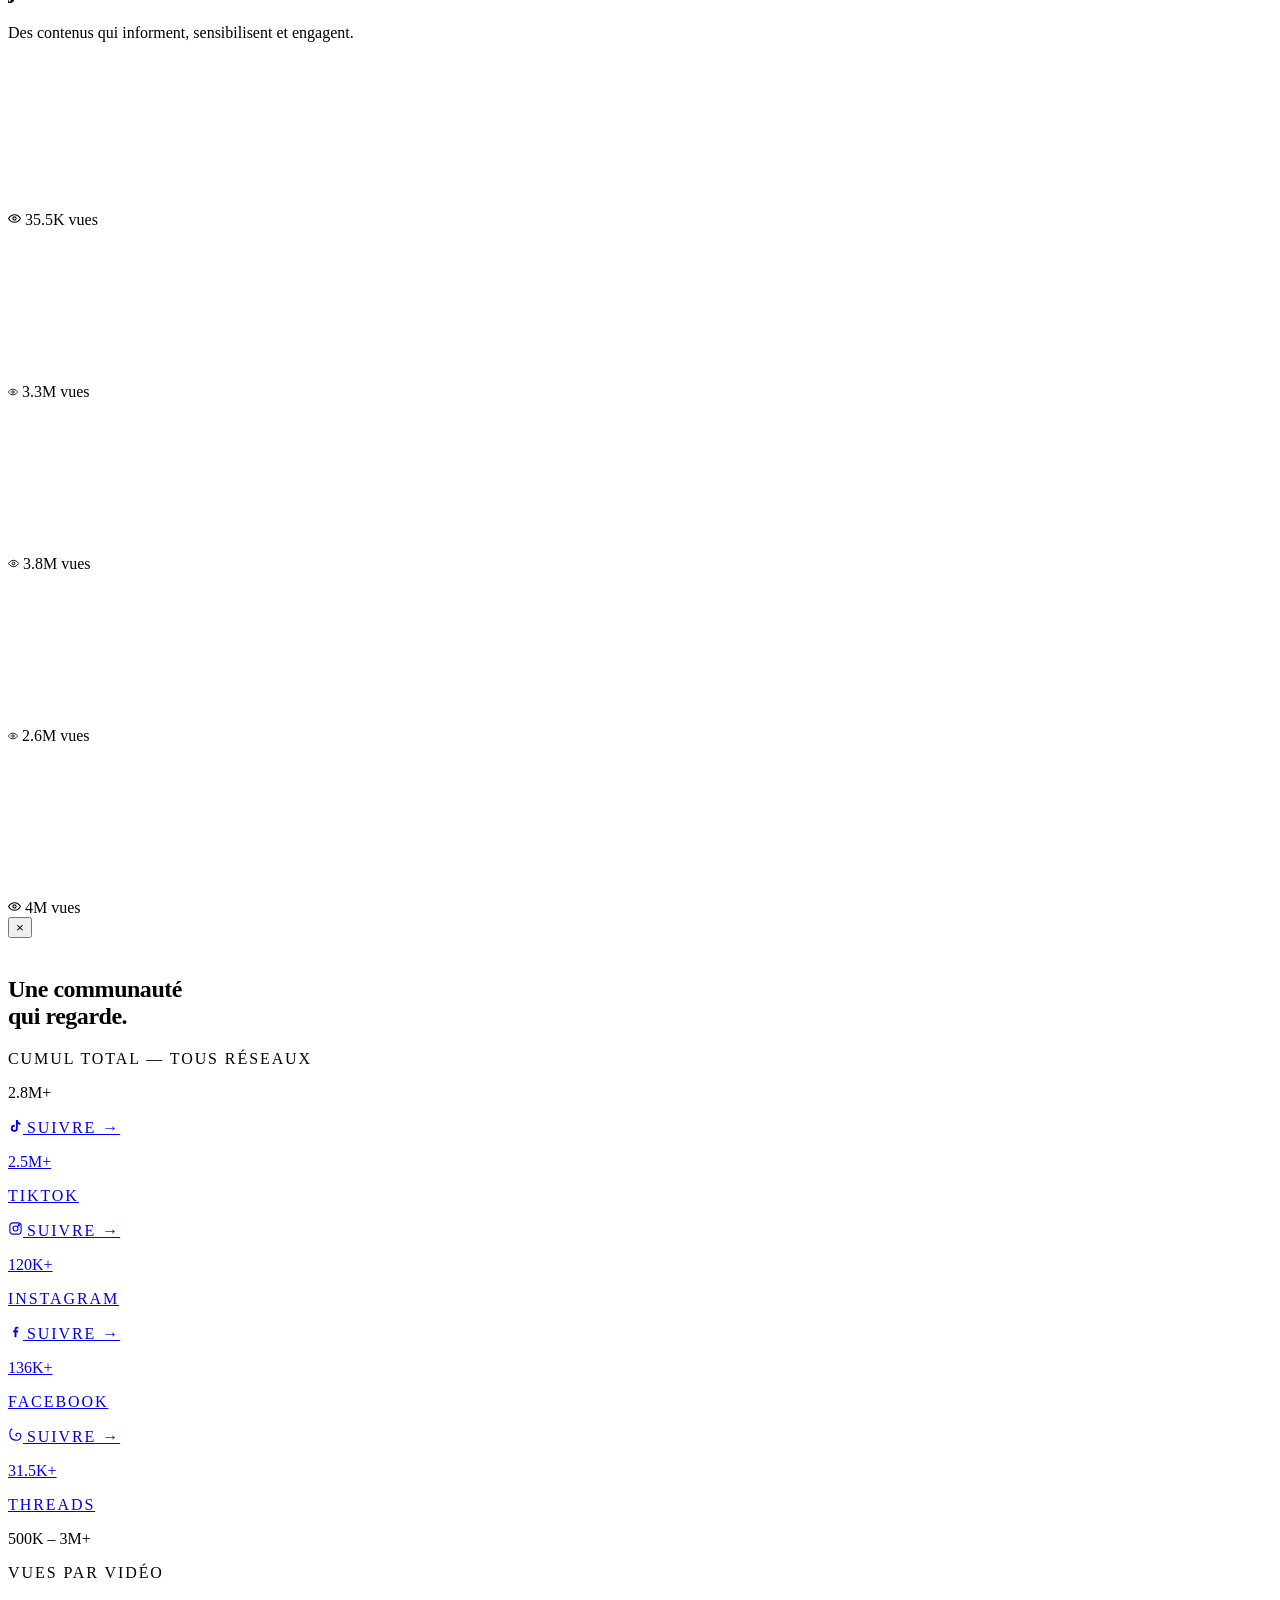
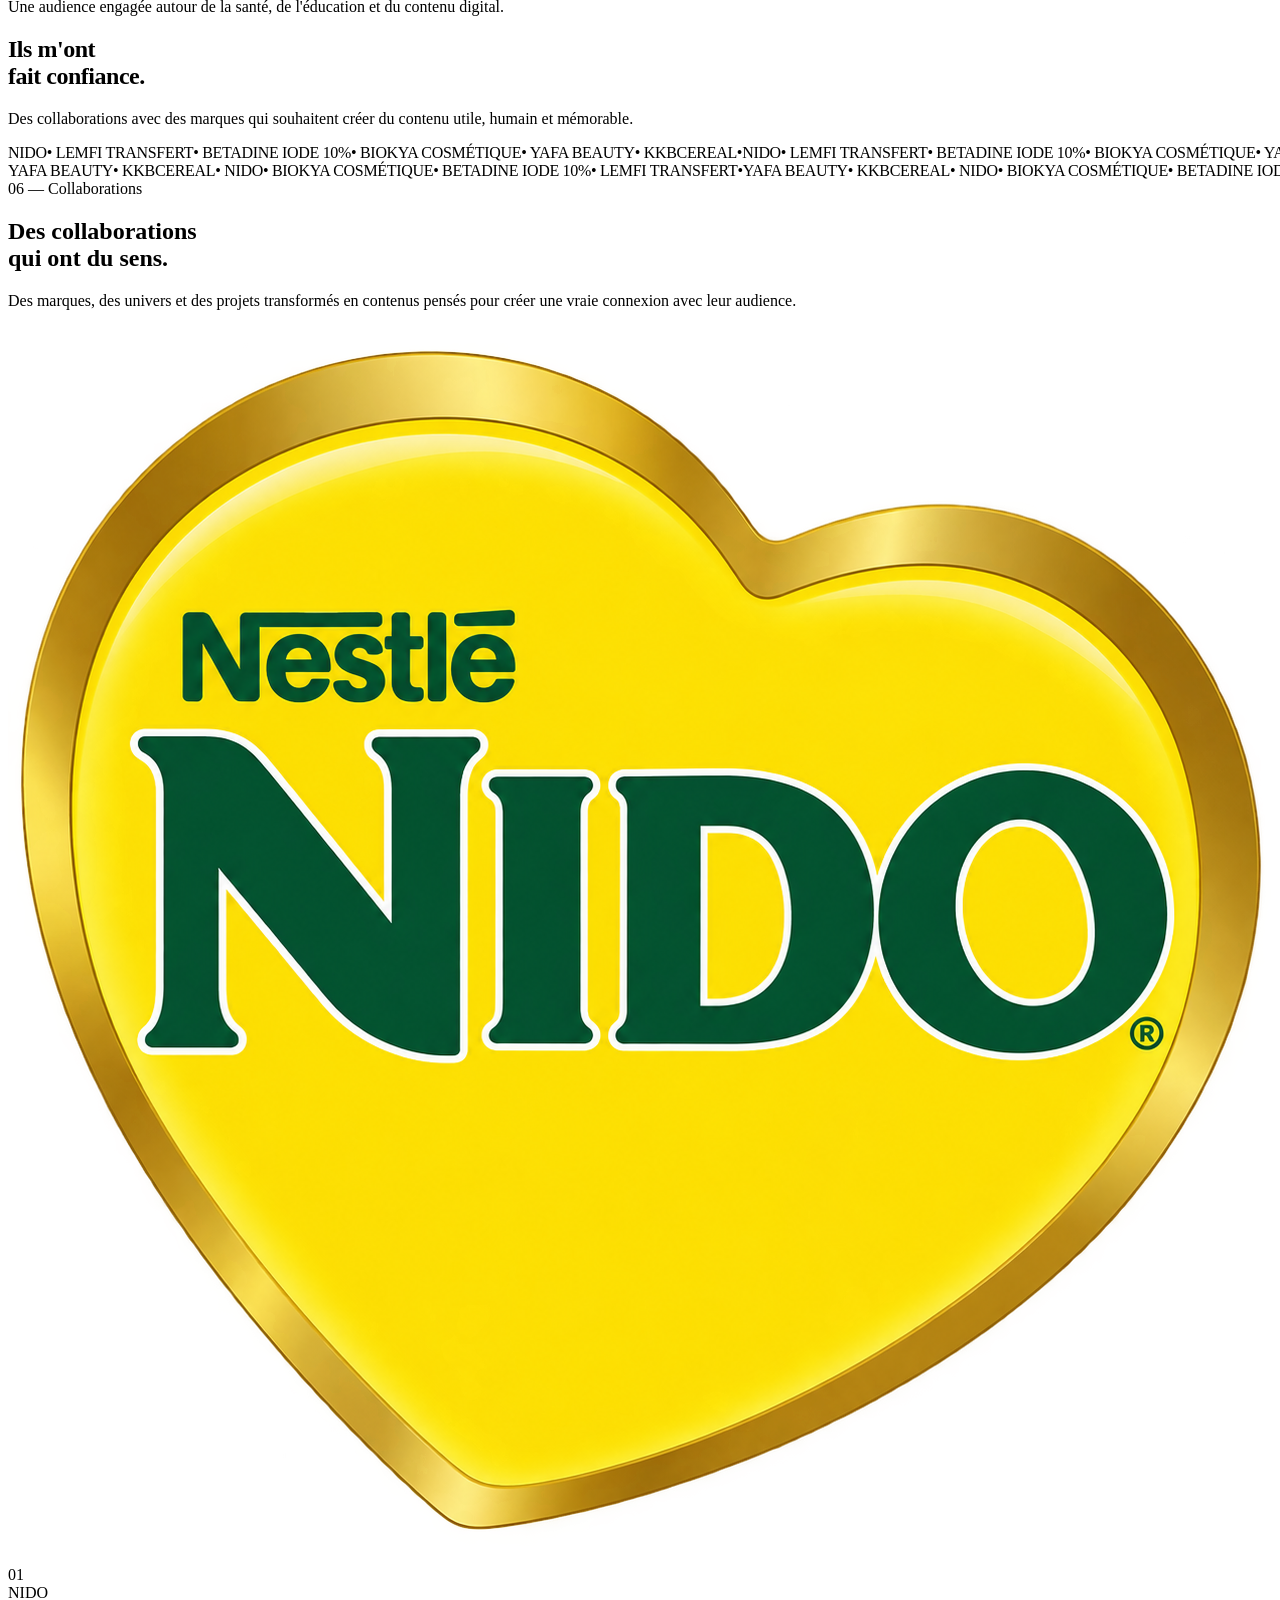
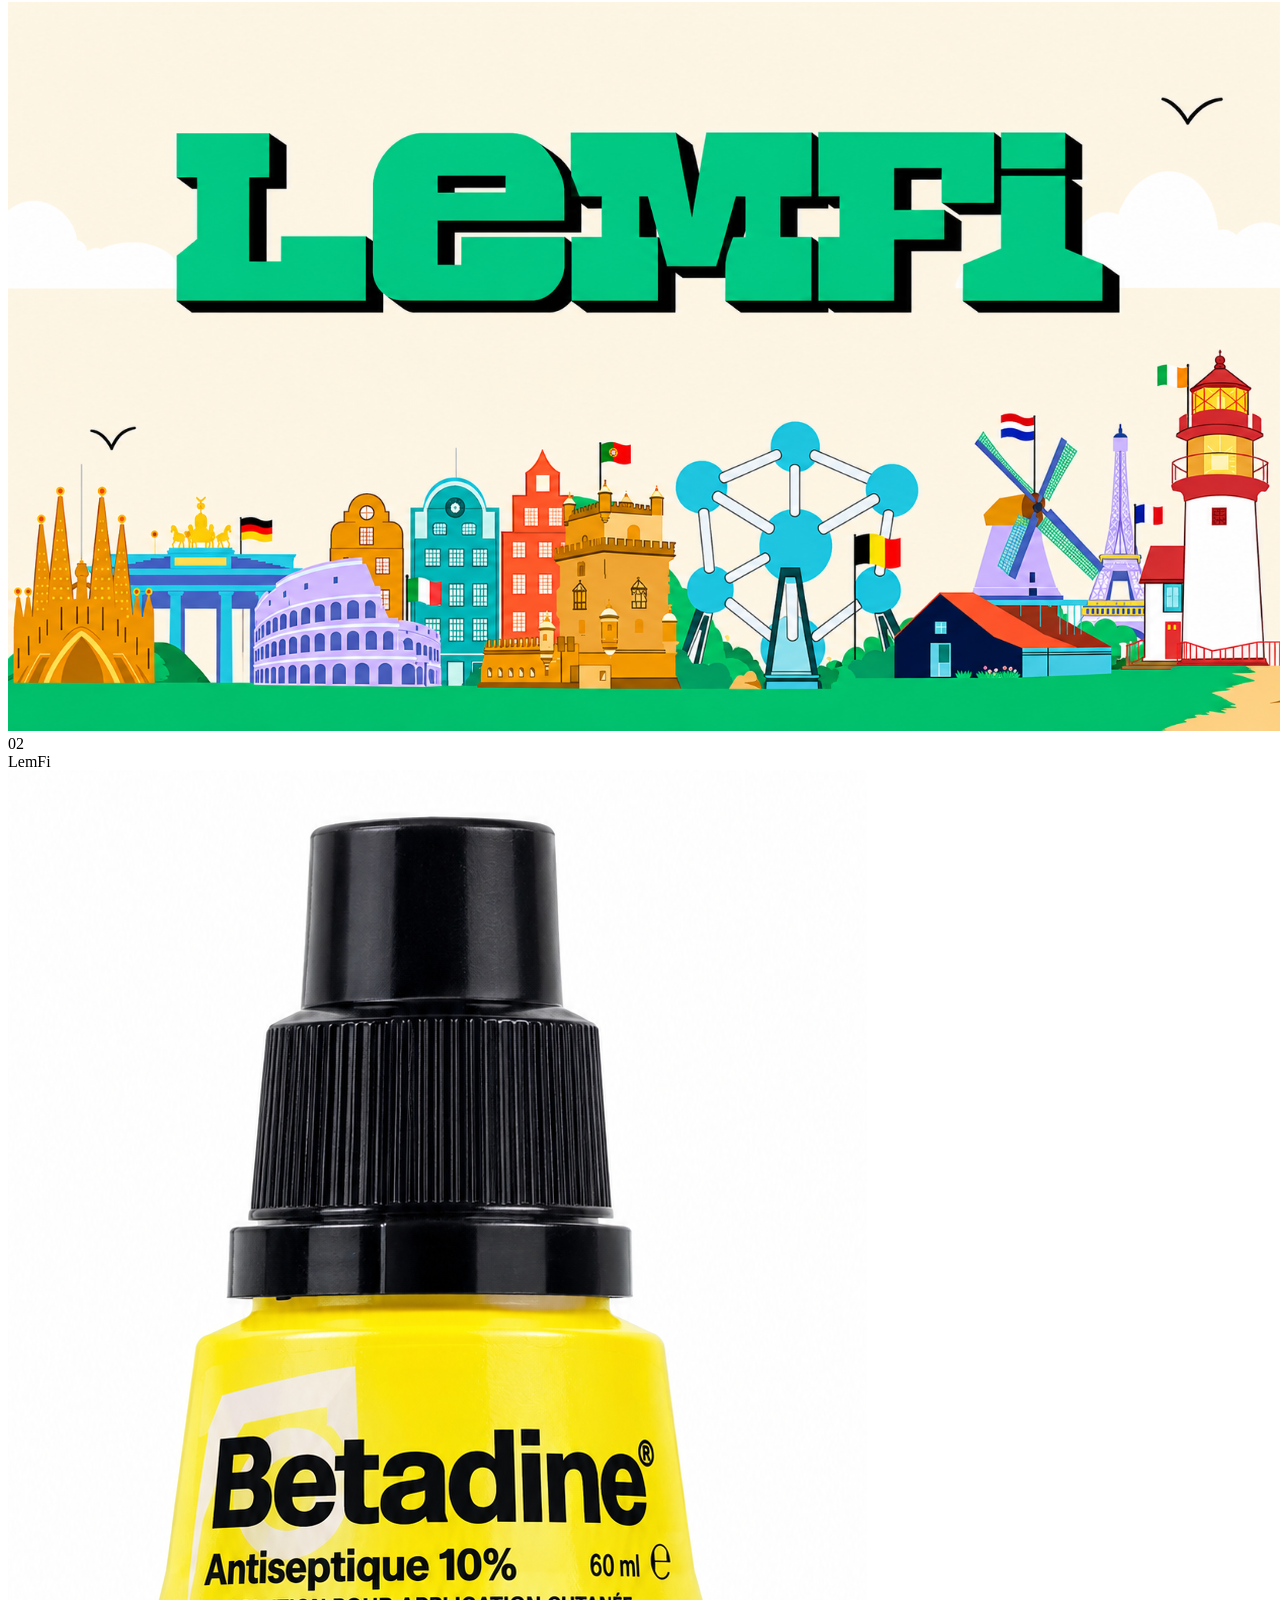
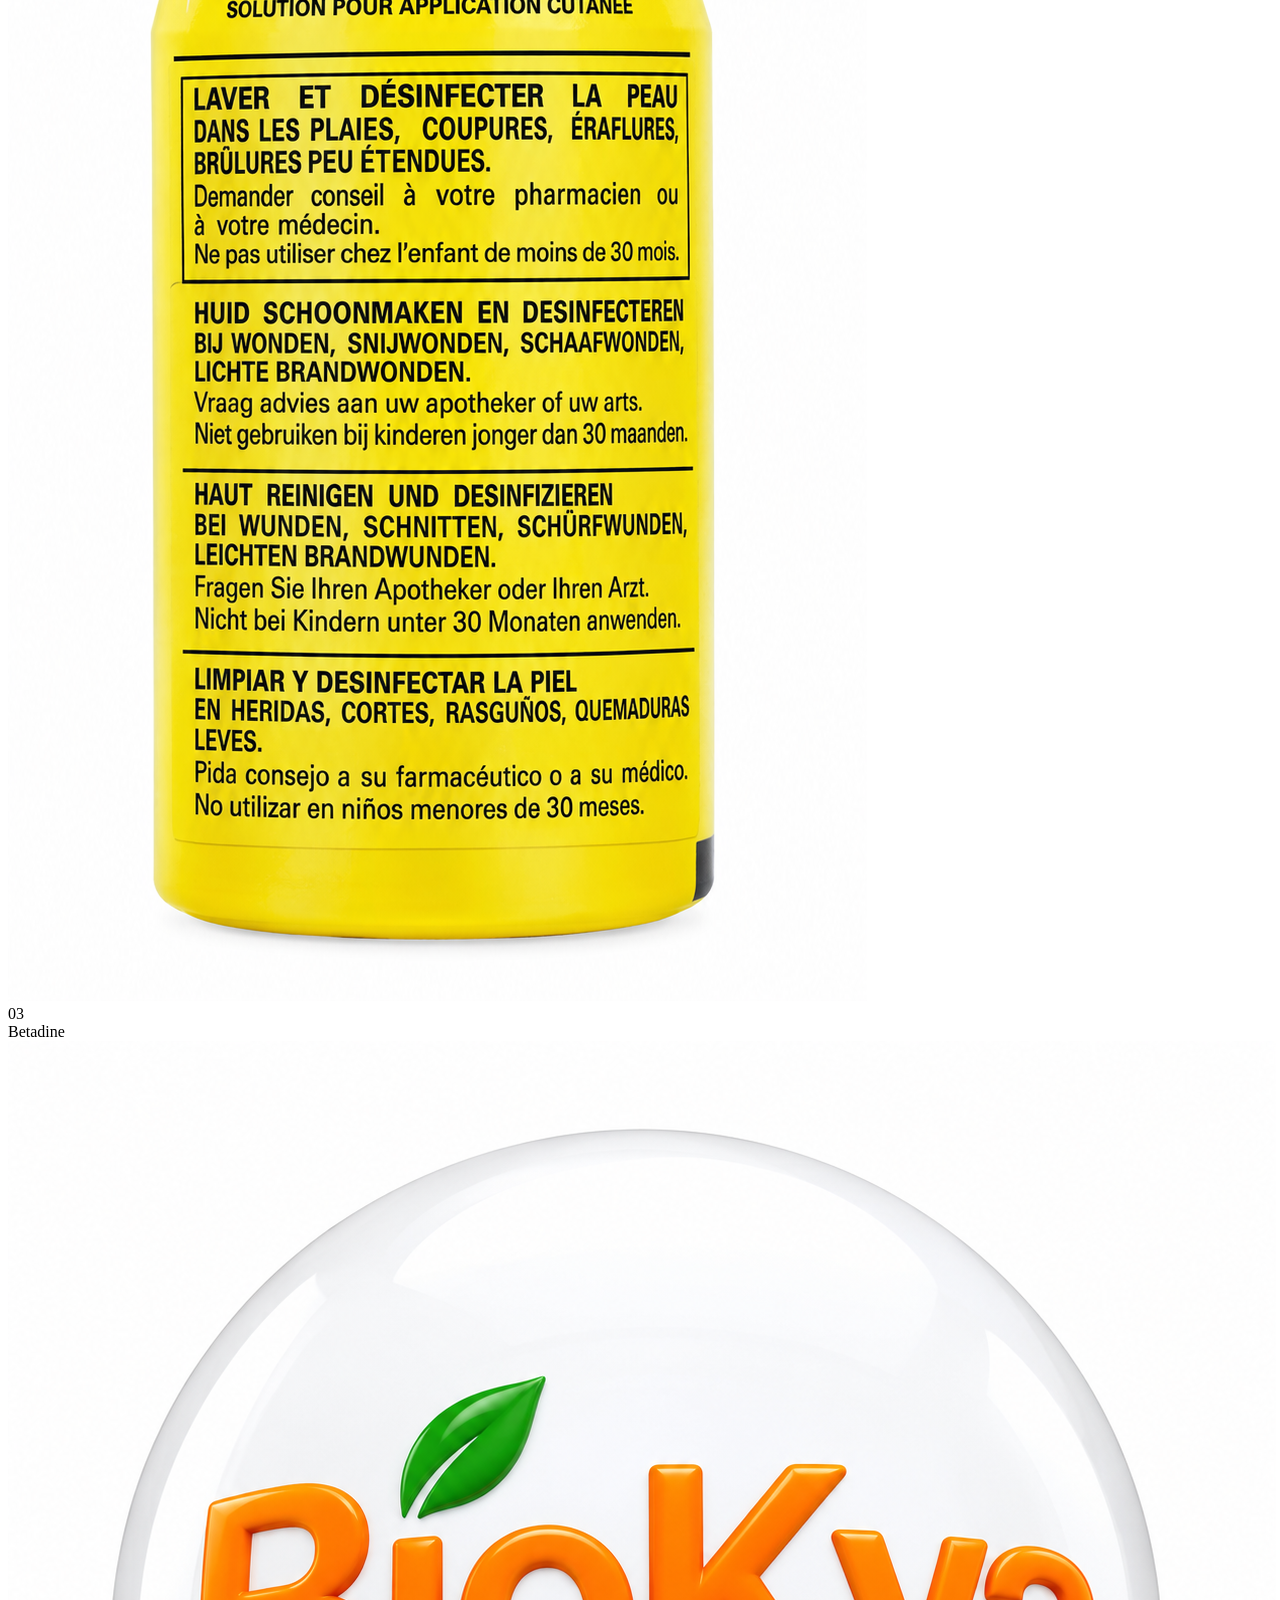
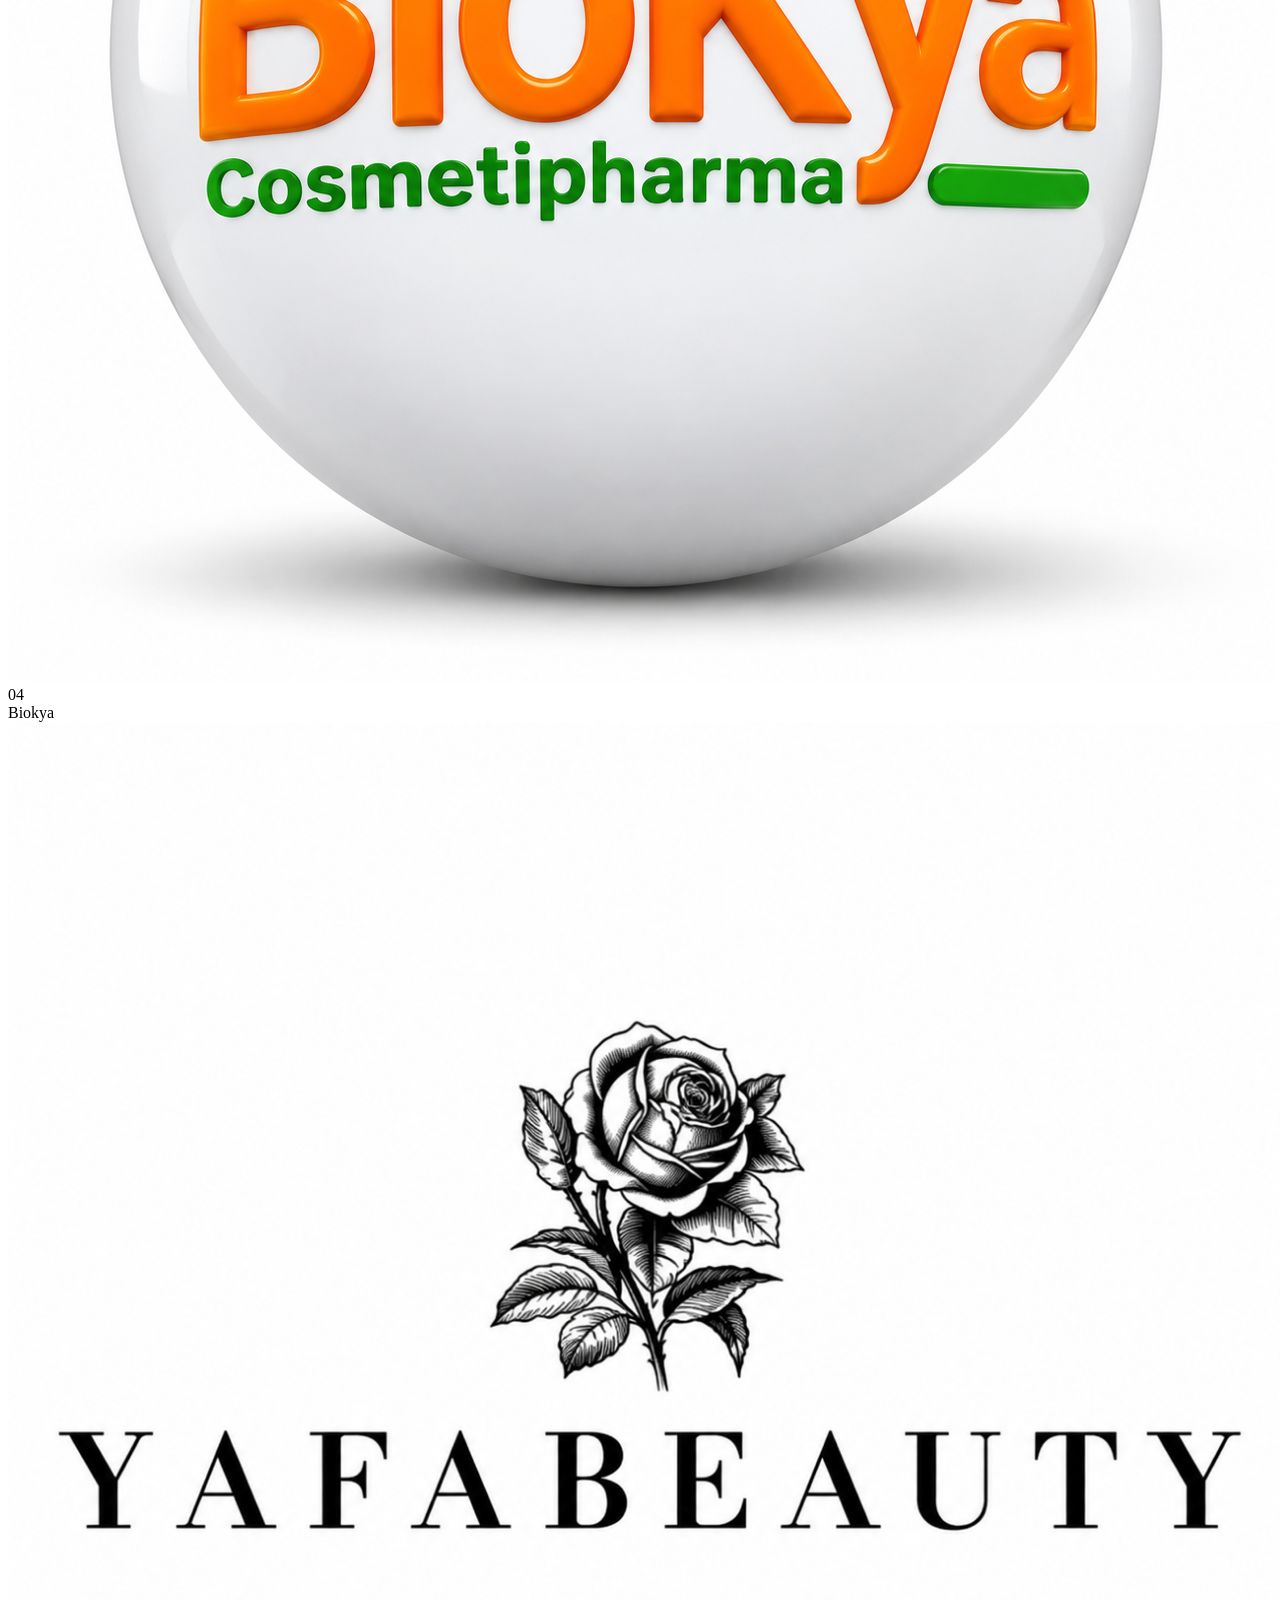
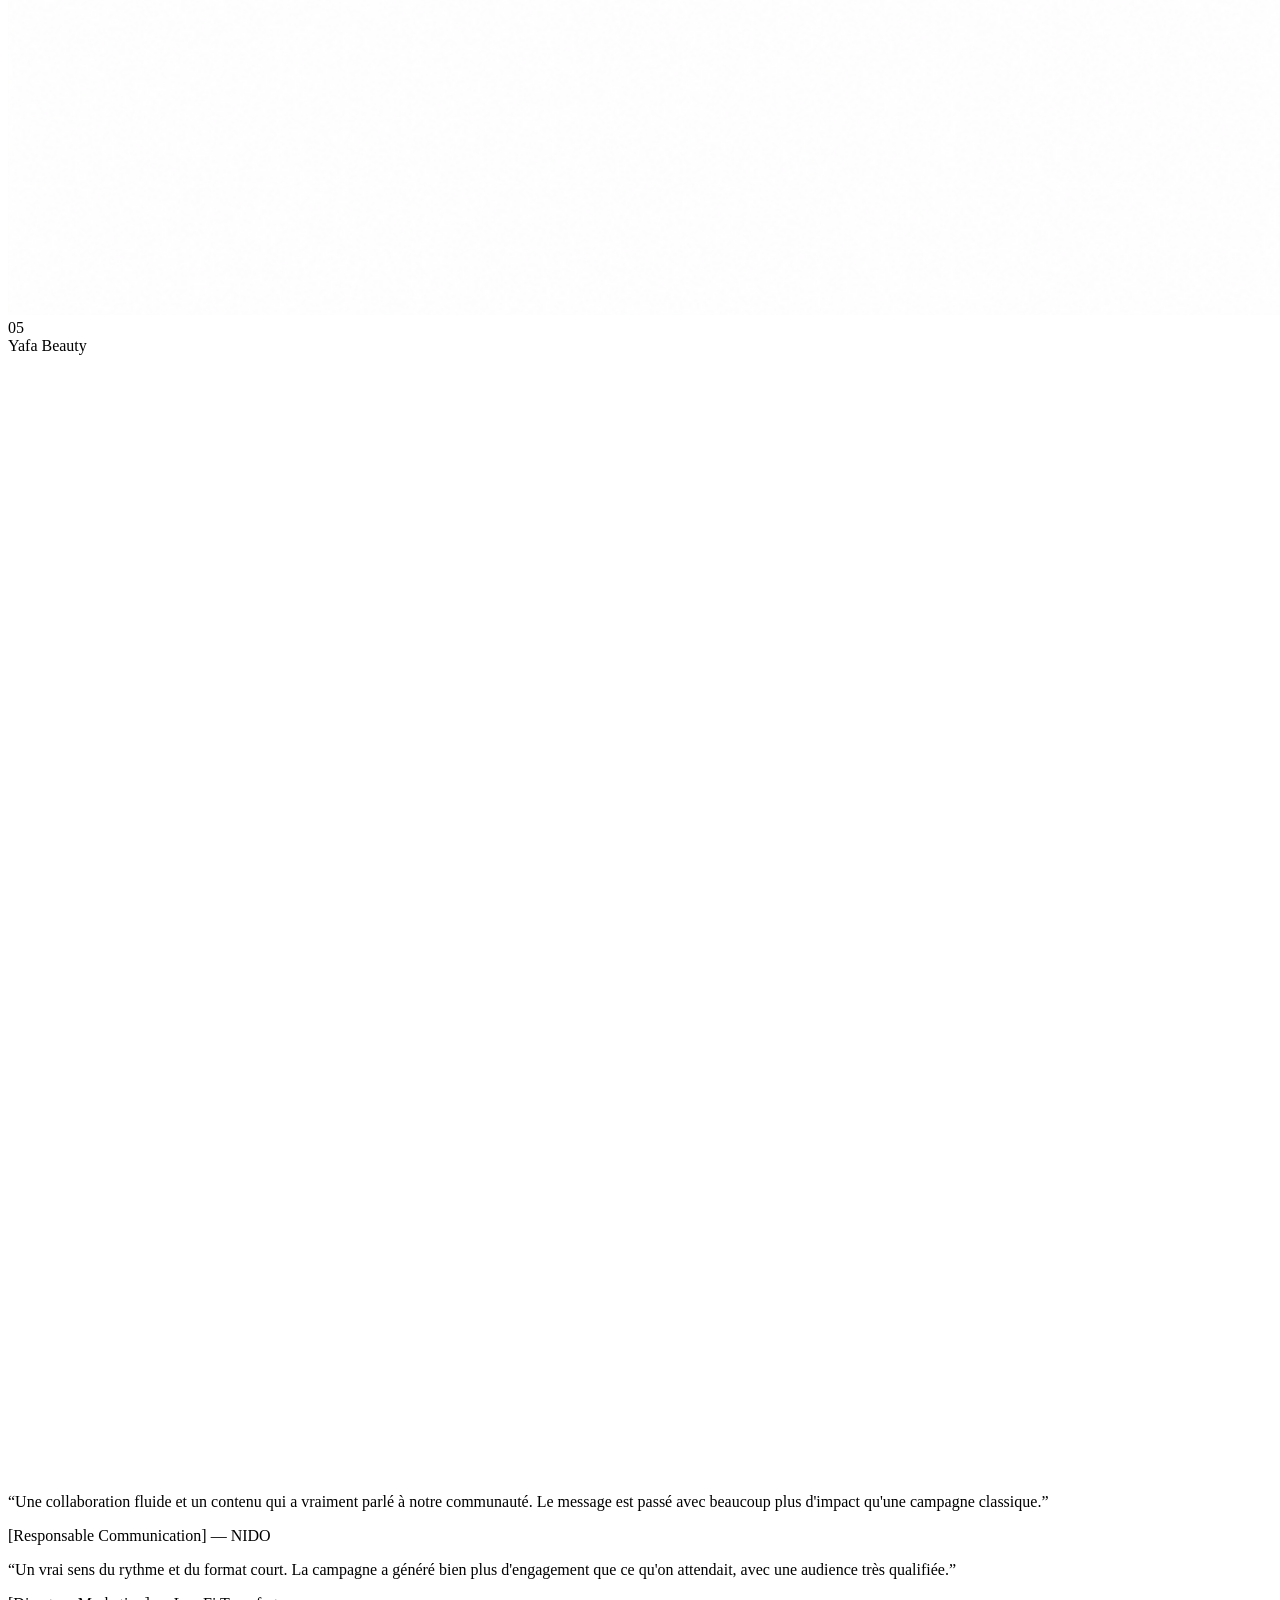
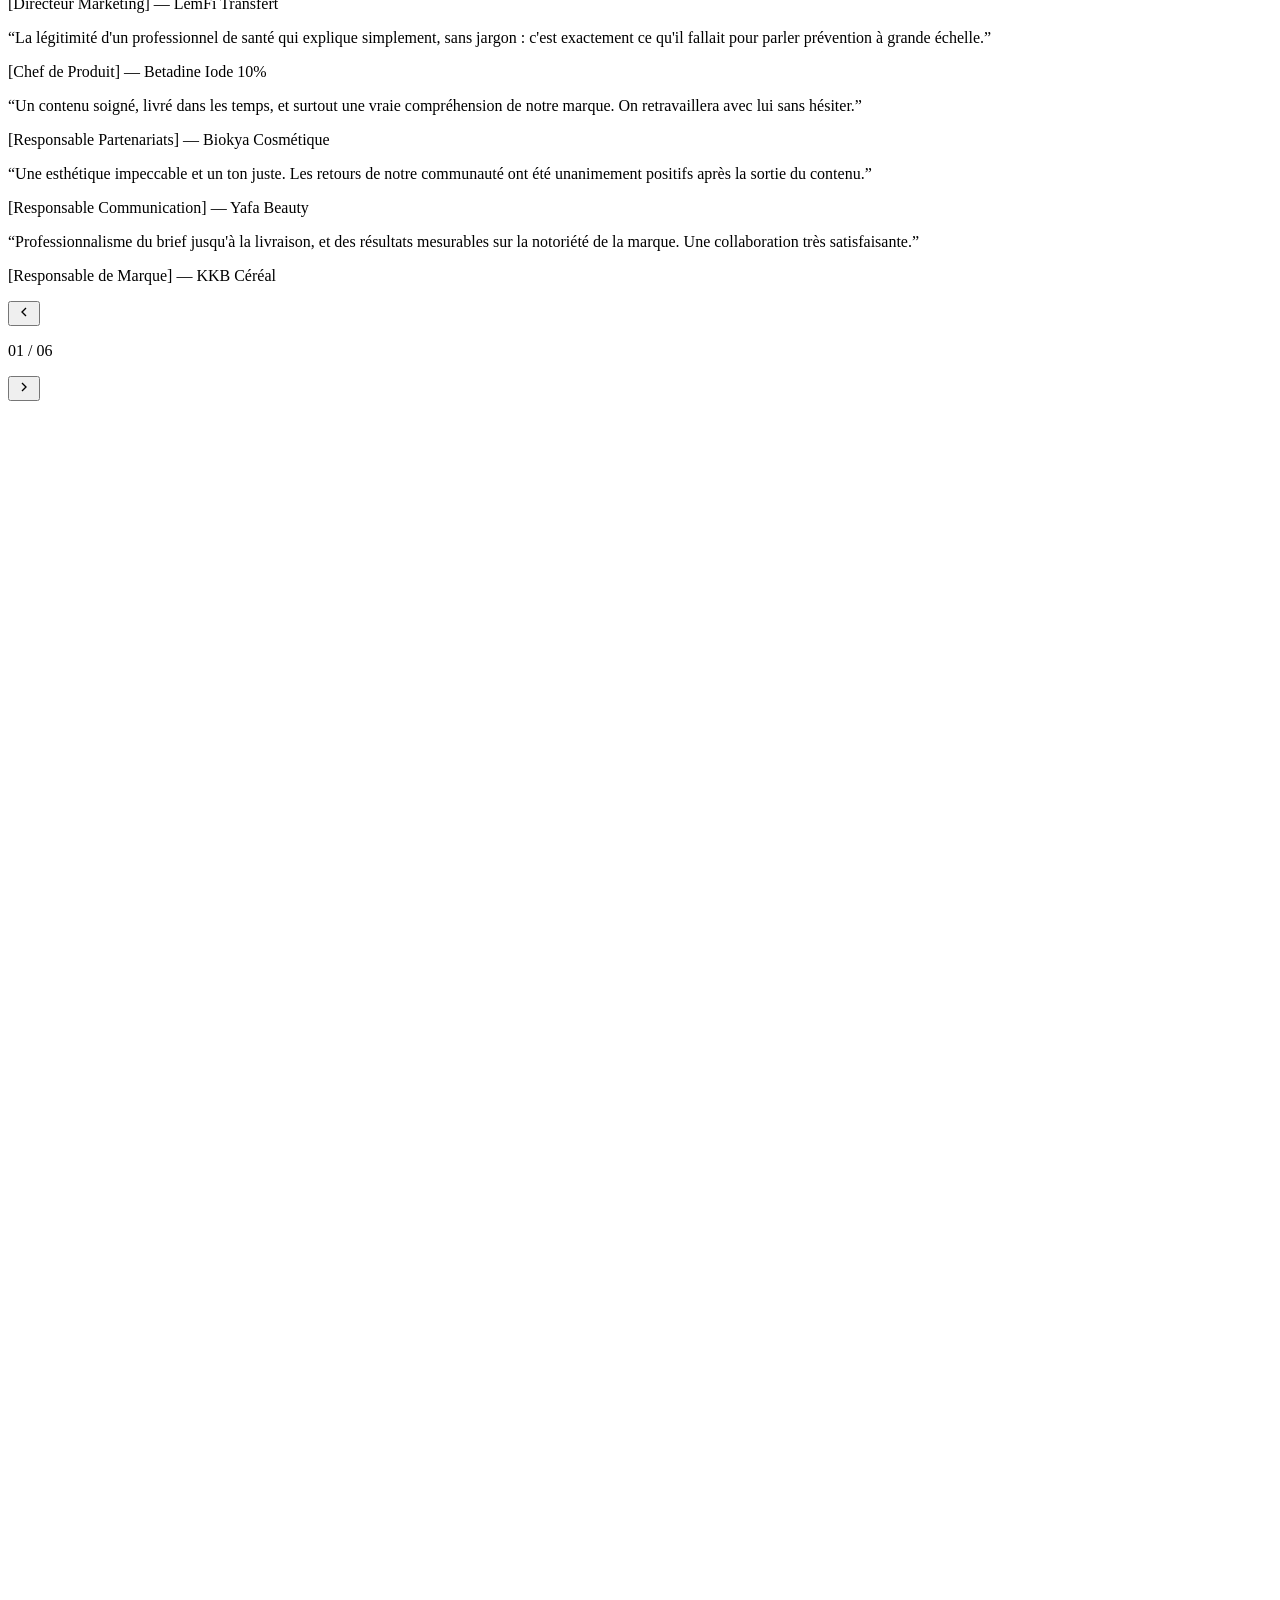
==== commit 93182de5: "nouvelle v uniquement pour les collab" ====
--- a/index.html
+++ b/index.html
@@ -3,1184 +3,1529 @@
   <head>
     <meta charset="UTF-8" />
     <meta name="viewport" content="width=device-width, initial-scale=1.0" />
-    <title>Médecin Conscient | Consultation médicale à Dakar</title>
+    <title>Médecin Conscient — Santé. Éducation. Impact.</title>
     <meta
       name="description"
-      content="Médecin Conscient propose un accompagnement médical humain et accessible à Dakar, en consultation présentielle et en ligne."
-    />
-
-    <!-- Open Graph -->
-    <meta
-      property="og:title"
-      content="Médecin Conscient | Consultation médicale à Dakar"
-    />
-    <meta
-      property="og:description"
-      content="Une médecine humaine, accessible et attentive, en présentiel ou à distance."
-    />
-    <meta property="og:type" content="website" />
-    <meta property="og:locale" content="fr_FR" />
-
-    <!-- Favicon (emoji en attendant un favicon définitif) -->
-    <link
-      rel="icon"
-      href="data:image/svg+xml,<svg xmlns=%22http://www.w3.org/2000/svg%22 viewBox=%220 0 100 100%22><text y=%22.9em%22 font-size=%2290%22>🩺</text></svg>"
-    />
-
-    <!-- Google Fonts : Manrope -->
+      content="Médecin Conscient — créateur de contenu santé. Media kit digital et espace collaborations marques." />
     <link rel="preconnect" href="https://fonts.googleapis.com" />
     <link rel="preconnect" href="https://fonts.gstatic.com" crossorigin />
     <link
-      href="https://fonts.googleapis.com/css2?family=Manrope:wght@400;500;600;700;800&display=swap"
-      rel="stylesheet"
-    />
-
-    <!-- Tailwind CSS via CDN -->
+      href="https://fonts.googleapis.com/css2?family=Plus+Jakarta+Sans:wght@400;500;600;700;800&family=Inter:wght@400;500;600&family=Fraunces:ital,opsz,wght@0,9..144,400;1,9..144,400&display=swap"
+      rel="stylesheet" />
+    <link rel="stylesheet" href="css/style.css" type="text/css" />
     <script src="https://cdn.tailwindcss.com"></script>
     <script>
       tailwind.config = {
         theme: {
           extend: {
+            colors: {
+              cream: "#F7F6F2",
+              ink: "#111111",
+              violet: "#7657D9",
+              "violet-light": "#E9E3FF",
+              mist: "#E9E7E2",
+            },
             fontFamily: {
-              sans: ["Manrope", "sans-serif"],
-            },
-            colors: {
-              brand: {
-                DEFAULT: "#168A63",
-                dark: "#0B5D43",
-                light: "#EAF7F1",
-              },
-              bg: "#F8FAF9",
-              ink: {
-                DEFAULT: "#18332A",
-                soft: "#64748B",
-              },
+              display: ['"Plus Jakarta Sans"', "sans-serif"],
+              body: ["Inter", "sans-serif"],
+              serif: ["Fraunces", "serif"],
             },
           },
         },
       };
     </script>
-
-    <!-- Lucide Icons via CDN -->
-    <script src="https://unpkg.com/lucide@latest/dist/umd/lucide.js"></script>
-
-    <style>
-      html {
-        scroll-behavior: smooth;
-      }
-      body {
-        font-family: "Manrope", sans-serif;
-      }
-
-      /* Apparition au scroll */
-      [data-reveal] {
-        opacity: 0;
-        transform: translateY(16px);
-        transition:
-          opacity 0.6s ease,
-          transform 0.6s ease;
-      }
-      [data-reveal].is-visible {
-        opacity: 1;
-        transform: translateY(0);
-      }
-
-      /* Menu mobile animé */
-      #mobile-menu {
-        overflow: hidden;
-        transition:
-          max-height 0.35s ease,
-          opacity 0.25s ease;
-      }
-
-      /* Focus visible accessible */
-      a:focus-visible,
-      button:focus-visible,
-      input:focus-visible,
-      select:focus-visible,
-      textarea:focus-visible {
-        outline: 2px solid #168a63;
-        outline-offset: 2px;
-      }
-
-      .btn-float {
-        transition:
-          transform 0.2s ease,
-          box-shadow 0.2s ease;
-      }
-      .btn-float:hover {
-        transform: translateY(-3px);
-        box-shadow: 0 12px 24px rgba(11, 93, 67, 0.25);
-      }
-
-      .card-hover {
-        transition:
-          transform 0.25s ease,
-          box-shadow 0.25s ease;
-      }
-      .card-hover:hover {
-        transform: translateY(-6px);
-        box-shadow: 0 20px 40px rgba(11, 93, 67, 0.12);
-      }
-    </style>
   </head>
-  <body class="bg-bg text-ink antialiased">
-    <!-- ==========================================================
-      HEADER
-      ========================================================== -->
+  <body class="font-body antialiased bg-cream text-ink">
+    <!-- ============ NAVBAR ============ -->
     <header
-      id="site-header"
-      class="sticky top-0 z-40 bg-white/90 backdrop-blur border-b border-brand-light transition-shadow"
-    >
+      id="siteNav"
+      class="fixed top-0 inset-x-0 z-50 transition-colors duration-500">
       <div
-        class="max-w-7xl mx-auto px-5 sm:px-8 lg:px-10 h-20 flex items-center justify-between"
-      >
-        <!-- Logo -->
+        class="max-w-[1400px] mx-auto px-6 md:px-10 h-20 flex items-center justify-between gap-3">
         <a
-          href="index.html"
-          class="flex items-center gap-2.5 shrink-0"
-          aria-label="Médecin Conscient — Accueil"
-        >
-          <span
-            class="w-10 h-10 rounded-full bg-brand-light flex items-center justify-center"
-          >
-            <i data-lucide="stethoscope" class="w-5 h-5 text-brand-dark"></i>
-          </span>
-          <span class="text-lg font-bold text-brand-dark leading-tight"
-            >Médecin Conscient</span
-          >
+          href="#hero"
+          class="font-display font-extrabold tracking-tight text-[4.2vw] xs:text-base sm:text-lg md:text-xl whitespace-nowrap min-w-0 truncate">
+          MÉDECIN <span class="text-violet">CONSCIENT</span>
         </a>
-
-        <!-- Navigation desktop -->
+        <!-- Desktop nav -->
         <nav
-          class="hidden md:flex items-center gap-9"
-          aria-label="Navigation principale"
-        >
+          class="hidden md:flex items-center gap-10 font-display text-sm font-medium">
+          <a href="#apropos" class="nav-link">À propos</a>
+          <a href="#contenus" class="nav-link">Contenus</a>
+          <a href="#marques" class="nav-link">Marques</a>
+          <a href="#temoignages" class="nav-link">Témoignages</a>
           <a
-            href="index.html"
-            class="text-sm font-semibold text-ink hover:text-brand transition-colors"
-            >Accueil</a
-          >
-          <a
-            href="contact.html"
-            class="text-sm font-semibold text-ink hover:text-brand transition-colors"
-            >Contact</a
-          >
+            href="#collaborer"
+            class="btn-arrow bg-ink text-cream px-5 py-2.5 rounded-full hover:bg-violet transition-colors duration-300">
+            Collaborer
+            <svg
+              width="14"
+              height="14"
+              viewBox="0 0 24 24"
+              fill="none"
+              stroke="currentColor"
+              stroke-width="2">
+              <path d="M5 12h14M13 6l6 6-6 6" />
+            </svg>
+          </a>
         </nav>
-
-        <a
-          href="#consultation"
-          class="hidden md:inline-flex items-center gap-2 bg-brand hover:bg-brand-dark text-white text-sm font-semibold px-5 py-2.5 rounded-full transition-colors"
-        >
-          Consultation en ligne
-          <i data-lucide="arrow-up-right" class="w-4 h-4"></i>
-        </a>
-
-        <!-- Bouton hamburger mobile -->
+        <!-- Mobile toggle -->
         <button
-          id="mobile-menu-toggle"
-          class="md:hidden w-10 h-10 flex items-center justify-center rounded-full text-brand-dark hover:bg-brand-light transition-colors"
+          id="menuToggle"
+          aria-label="Ouvrir le menu"
           aria-expanded="false"
-          aria-controls="mobile-menu"
-          aria-label="Ouvrir le menu de navigation"
-        >
-          <i data-lucide="menu" id="icon-menu-open" class="w-6 h-6"></i>
-          <i data-lucide="x" id="icon-menu-close" class="w-6 h-6 hidden"></i>
+          class="md:hidden shrink-0 font-display font-semibold text-xl w-9 h-9 flex items-center justify-center">
+          <span id="menuIcon">&#9776;</span>
         </button>
       </div>
-
-      <!-- Menu mobile -->
+    </header>
+    <!-- Mobile fullscreen menu -->
+    <div
+      id="mobileMenu"
+      class="fixed inset-0 z-40 bg-ink text-cream flex flex-col justify-between px-8 pt-28 pb-10 md:hidden">
+      <nav class="flex flex-col gap-6 font-display text-4xl font-semibold">
+        <a href="#apropos" class="mobile-link">À propos</a>
+        <a href="#contenus" class="mobile-link">Contenus</a>
+        <a href="#marques" class="mobile-link">Marques</a>
+        <a href="#temoignages" class="mobile-link">Témoignages</a>
+        <a href="#collaborer" class="mobile-link text-violet">Collaborer</a>
+      </nav>
       <div
-        id="mobile-menu"
-        class="md:hidden max-h-0 opacity-0 bg-white border-t border-brand-light"
-      >
-        <nav
-          class="flex flex-col px-5 py-4 gap-1"
-          aria-label="Navigation mobile"
+        class="flex flex-wrap items-center gap-x-6 gap-y-3 font-display text-sm tracking-wide letter-wide">
+        <a
+          href="https://www.tiktok.com/@medecin_conscient?_r=1&_t=ZS-99cRrbFBkq0"
+          target="_blank"
+          rel="noopener"
+          class="hover:text-violet transition-colors"
+          >TIKTOK</a
         >
+        <a
+          href="https://www.instagram.com/medecinconscient?stkn=MTh5ejA1ZHozZmxjcw=="
+          target="_blank"
+          rel="noopener"
+          class="hover:text-violet transition-colors"
+          >INSTAGRAM</a
+        >
+        <a
+          href="https://www.facebook.com/share/18tf2bpnhR/?mibextid=wwXIfr"
+          target="_blank"
+          rel="noopener"
+          class="hover:text-violet transition-colors"
+          >FACEBOOK</a
+        >
+        <a
+          href="https://www.threads.com/@medecinconscient"
+          target="_blank"
+          rel="noopener"
+          class="hover:text-violet transition-colors"
+          >THREADS</a
+        >
+      </div>
+    </div>
+
+    <!-- ============ 01 — HERO ============ -->
+    <section
+      id="hero"
+      class="relative min-h-screen flex flex-col justify-end overflow-hidden pt-24">
+      <div
+        class="max-w-[1400px] mx-auto w-full px-6 md:px-10 grid md:grid-cols-12 gap-6 md:gap-8 items-end flex-1">
+        <!-- Text block -->
+        <div class="md:col-span-6 order-2 md:order-1 pb-10 md:pb-16">
+          <p
+            class="reveal font-display text-xs md:text-sm font-semibold letter-wide text-violet mb-6">
+            CRÉATEUR &middot; MÉDECIN &middot; MÉDIA
+          </p>
+          <h1
+            class="reveal reveal-delay-1 font-display font-extrabold letter-tight uppercase leading-[0.88] text-[clamp(2.75rem,13vw,4.5rem)] md:text-[6.2vw] lg:text-[5.4vw]">
+            Médecin<br /><span class="text-violet">Conscient</span>
+          </h1>
+          <p
+            class="reveal reveal-delay-2 mt-6 text-lg md:text-xl text-ink/70 font-medium">
+            Santé. Éducation. Impact.
+          </p>
+          <div
+            class="reveal reveal-delay-2 flex flex-wrap gap-x-8 gap-y-2 mt-8 font-display text-sm md:text-base font-semibold">
+            <span><span class="text-violet">2.5M+</span> TikTok</span>
+            <span><span class="text-violet">120K+</span> Instagram</span>
+            <span><span class="text-violet">136K+</span> Facebook</span>
+            <span><span class="text-violet">31.5K+</span> Threads</span>
+          </div>
+          <div class="reveal reveal-delay-3 flex flex-wrap gap-4 mt-10">
+            <a
+              href="#collaborer"
+              class="btn-arrow bg-ink text-cream px-7 py-4 rounded-full font-display font-semibold text-sm hover:bg-violet transition-colors duration-300">
+              Collaborer
+              <svg
+                width="16"
+                height="16"
+                viewBox="0 0 24 24"
+                fill="none"
+                stroke="currentColor"
+                stroke-width="2">
+                <path d="M5 12h14M13 6l6 6-6 6" />
+              </svg>
+            </a>
+            <a
+              href="#contenus"
+              class="btn-arrow border border-ink/30 px-7 py-4 rounded-full font-display font-semibold text-sm hover:border-ink transition-colors duration-300">
+              Voir les contenus
+              <svg
+                width="16"
+                height="16"
+                viewBox="0 0 24 24"
+                fill="none"
+                stroke="currentColor"
+                stroke-width="2">
+                <path d="M12 5v14M6 13l6 6 6-6" />
+              </svg>
+            </a>
+          </div>
+        </div>
+        <!-- Portrait -->
+        <div class="md:col-span-6 order-1 md:order-2 relative">
+          <div
+            class="reveal aspect-[4/5] md:aspect-[3/4] w-full md:w-[92%] md:ml-auto md:-mr-6 lg:-mr-10 rounded-t-[2rem] md:rounded-t-[3rem] overflow-hidden img-zoom shadow-[0_40px_80px_-30px_rgba(17,17,17,0.35)]">
+            <img
+              src="assets/images/img2.png"
+              alt="Portrait de Médecin Conscient"
+              class="w-full h-full object-cover"
+              loading="eager" />
+          </div>
+        </div>
+      </div>
+    </section>
+
+    <!-- ============ 02 — À PROPOS ============ -->
+    <section id="apropos" class="py-28 md:py-40 border-t border-ink/10">
+      <div class="max-w-[1400px] mx-auto px-6 md:px-10">
+        <div class="grid md:grid-cols-12 gap-10 md:gap-16">
+          <div class="md:col-span-5 reveal">
+            <p
+              class="font-display text-xs font-semibold letter-wide text-violet mb-6">
+              01 — À PROPOS
+            </p>
+            <h2
+              class="font-display font-extrabold uppercase leading-[0.95] text-5xl md:text-6xl letter-tight">
+              Médecin.<br />Créateur.<br /><span class="text-violet"
+                >Conscient.</span
+              >
+            </h2>
+
+            <div
+              class="flex flex-wrap gap-x-6 gap-y-3 mt-12 font-display text-sm font-semibold letter-wide text-ink/60">
+              <span>SANTÉ</span>
+              <span>ÉDUCATION</span>
+              <span>CRÉATION</span>
+              <span>IMPACT</span>
+            </div>
+          </div>
+
+          <div class="md:col-span-7 grid md:grid-cols-2 gap-10 items-start">
+            <div class="reveal reveal-delay-1 md:pt-4">
+              <p
+                class="text-xl md:text-2xl font-medium leading-relaxed text-ink/85">
+                Médecin et créateur de contenu, Médecin Conscient transforme la
+                santé en contenu simple, accessible et engageant. À travers ses
+                vidéos, il sensibilise, éduque et crée une véritable
+                conversation autour de la santé et du bien-être.
+              </p>
+              <p class="mt-6 text-base md:text-lg text-ink/60 leading-relaxed">
+                Une approche directe, humaine et accessible qui rassemble
+                aujourd'hui une communauté de plusieurs millions de personnes
+                sur les réseaux sociaux.
+              </p>
+            </div>
+
+            <div
+              class="reveal reveal-delay-2 img-zoom rounded-2xl overflow-hidden aspect-[4/5]">
+              <img
+                src="assets/images/img1.png"
+                alt="Médecin Conscient en tournage"
+                class="w-full h-full object-cover"
+                loading="lazy" />
+            </div>
+          </div>
+        </div>
+      </div>
+    </section>
+
+    <!-- ============ 03 — CONTENUS ============ -->
+    <section id="contenus" class="py-28 md:py-40 bg-mist/40">
+      <div class="max-w-[1400px] mx-auto px-6 md:px-10">
+        <div
+          class="reveal flex flex-col md:flex-row md:items-end md:justify-between gap-4 mb-14 md:mb-20">
+          <h2
+            class="font-display font-extrabold uppercase leading-[0.92] text-5xl md:text-7xl letter-tight">
+            Ce que<br />je crée.
+          </h2>
+          <p class="font-display text-base md:text-lg text-ink/60 max-w-xs">
+            Des contenus qui informent, sensibilisent et engagent.
+          </p>
+        </div>
+
+        <!-- Bento grid — vrai bento asymétrique dès le mobile (pas de grille uniforme) -->
+        <div
+          class="grid grid-cols-2 md:grid-cols-4 auto-rows-[130px] sm:auto-rows-[160px] md:auto-rows-auto md:grid-rows-2 gap-3 md:gap-4 md:h-[720px]">
+          <!-- Vidéo 1 — hero, grand format en haut sur toute la largeur -->
+          <div
+            class="reveal content-item col-span-2 row-span-2 md:col-span-1 img-zoom rounded-2xl overflow-hidden relative"
+            data-media="video">
+            <!-- Chemin vidéo : remplacer assets/videos/video3.mp4 par le fichier final -->
+            <video
+              class="auto-video w-full h-full object-cover"
+              src="assets/videos/video3.mp4"
+              autoplay
+              muted
+              lopp
+              preload="metadata"></video>
+            <div
+              class="absolute inset-0 bg-gradient-to-t from-black/45 via-transparent to-transparent"></div>
+            <span
+              class="absolute bottom-3 left-3 md:bottom-4 md:left-4 flex items-center gap-1.5 px-3 py-1.5 rounded-full bg-ink/70 backdrop-blur-sm text-cream max-w-[calc(100%-1.5rem)]">
+              <svg
+                class="shrink-0"
+                width="13"
+                height="13"
+                viewBox="0 0 24 24"
+                fill="none"
+                stroke="currentColor"
+                stroke-width="2">
+                <path d="M1 12s4-7 11-7 11 7 11 7-4 7-11 7-11-7-11-7z" />
+                <circle cx="12" cy="12" r="3" />
+              </svg>
+              <span
+                class="num-counter font-display text-xs font-semibold whitespace-nowrap"
+                data-count="35.5"
+                data-suffix="K vues"
+                >0</span
+              >
+            </span>
+          </div>
+
+          <!-- Vidéo 2 — petit format, colonne gauche -->
+          <div
+            class="reveal reveal-delay-1 content-item col-span-1 row-span-1 img-zoom rounded-2xl overflow-hidden relative"
+            data-media="video">
+            <!-- Chemin vidéo : remplacer assets/videos/videos1.mp4 par le fichier final -->
+            <video
+              class="auto-video w-full h-full object-cover"
+              src="assets/videos/video3m.mp4"
+              autoplay
+              muted
+              lopp
+              preload="metadata"></video>
+            <div
+              class="absolute inset-0 bg-gradient-to-t from-black/45 via-transparent to-transparent"></div>
+            <span
+              class="absolute bottom-2 left-2 md:bottom-3 md:left-3 flex items-center gap-1 px-2 py-1 md:px-2.5 md:py-1 rounded-full bg-ink/70 backdrop-blur-sm text-cream max-w-[calc(100%-1rem)]">
+              <svg
+                class="shrink-0"
+                width="10"
+                height="10"
+                viewBox="0 0 24 24"
+                fill="none"
+                stroke="currentColor"
+                stroke-width="2">
+                <path d="M1 12s4-7 11-7 11 7 11 7-4 7-11 7-11-7-11-7z" />
+                <circle cx="12" cy="12" r="3" />
+              </svg>
+              <span
+                class="num-counter font-display text-[9px] md:text-[11px] font-semibold whitespace-nowrap"
+                data-count="3.3"
+                data-suffix="M vues"
+                >0</span
+              >
+            </span>
+          </div>
+          <!-- Vidéo 3 — format haut, colonne droite (span 2 lignes) -->
+          <div
+            class="reveal reveal-delay-2 content-item col-span-1 row-span-2 img-zoom rounded-2xl overflow-hidden relative"
+            data-media="video">
+            <!-- Chemin vidéo : remplacer assets/videos/videos1.mp4 par le fichier final -->
+            <video
+              class="auto-video w-full h-full object-cover"
+              src="assets/videos/video38m.mp4"
+              autoplay
+              muted
+              lopp
+              preload="metadata"></video>
+            <div
+              class="absolute inset-0 bg-gradient-to-t from-black/45 via-transparent to-transparent"></div>
+            <span
+              class="absolute bottom-2.5 left-2.5 md:bottom-4 md:left-4 flex items-center gap-1 md:gap-1.5 px-2.5 py-1 md:px-3 md:py-1.5 rounded-full bg-ink/70 backdrop-blur-sm text-cream max-w-[calc(100%-1.25rem)]">
+              <svg
+                class="shrink-0"
+                width="11"
+                height="11"
+                viewBox="0 0 24 24"
+                fill="none"
+                stroke="currentColor"
+                stroke-width="2">
+                <path d="M1 12s4-7 11-7 11 7 11 7-4 7-11 7-11-7-11-7z" />
+                <circle cx="12" cy="12" r="3" />
+              </svg>
+              <span
+                class="num-counter font-display text-[10px] md:text-xs font-semibold whitespace-nowrap"
+                data-count="3.8"
+                data-suffix="M vues"
+                >0</span
+              >
+            </span>
+          </div>
+
+          <!-- Vidéo 4 — petit format, colonne gauche -->
+          <div
+            class="reveal reveal-delay-1 content-item col-span-1 row-span-1 img-zoom rounded-2xl overflow-hidden relative"
+            data-media="video">
+            <!-- Chemin vidéo : remplacer assets/videos/video2.mp4 par le fichier final -->
+            <video
+              class="auto-video w-full h-full object-cover"
+              src="assets/videos/video26.mp4"
+              autoplay
+              muted
+              lopp
+              preload="metadata"></video>
+            <div
+              class="absolute inset-0 bg-gradient-to-t from-black/45 via-transparent to-transparent"></div>
+            <span
+              class="absolute bottom-2 left-2 md:bottom-3 md:left-3 flex items-center gap-1 px-2 py-1 md:px-2.5 md:py-1 rounded-full bg-ink/70 backdrop-blur-sm text-cream max-w-[calc(100%-1rem)]">
+              <svg
+                class="shrink-0"
+                width="10"
+                height="10"
+                viewBox="0 0 24 24"
+                fill="none"
+                stroke="currentColor"
+                stroke-width="2">
+                <path d="M1 12s4-7 11-7 11 7 11 7-4 7-11 7-11-7-11-7z" />
+                <circle cx="12" cy="12" r="3" />
+              </svg>
+              <span
+                class="num-counter font-display text-[9px] md:text-[11px] font-semibold whitespace-nowrap"
+                data-count="2.6"
+                data-suffix="M vues"
+                >0</span
+              >
+            </span>
+          </div>
+
+          <!-- Vidéo 5 — bandeau large en bas, pleine largeur -->
+          <div
+            class="reveal reveal-delay-3 content-item col-span-2 row-span-1 img-zoom rounded-2xl overflow-hidden relative"
+            data-media="video">
+            <!-- Chemin vidéo : remplacer assets/videos/videos1.mp4 par le fichier final -->
+            <video
+              class="auto-video w-full h-full object-cover"
+              src="assets/videos/video4m.mp4"
+              autoplay
+              muted
+              lopp
+              preload="metadata"></video>
+            <div
+              class="absolute inset-0 bg-gradient-to-t from-black/45 via-transparent to-transparent"></div>
+            <span
+              class="absolute bottom-3 left-3 md:bottom-4 md:left-4 flex items-center gap-1.5 px-3 py-1.5 rounded-full bg-ink/70 backdrop-blur-sm text-cream max-w-[calc(100%-1.5rem)]">
+              <svg
+                class="shrink-0"
+                width="13"
+                height="13"
+                viewBox="0 0 24 24"
+                fill="none"
+                stroke="currentColor"
+                stroke-width="2">
+                <path d="M1 12s4-7 11-7 11 7 11 7-4 7-11 7-11-7-11-7z" />
+                <circle cx="12" cy="12" r="3" />
+              </svg>
+              <span
+                class="num-counter font-display text-xs font-semibold whitespace-nowrap"
+                data-count="4"
+                data-suffix="M vues"
+                >0</span
+              >
+            </span>
+          </div>
+        </div>
+      </div>
+    </section>
+
+    <!-- Lightbox (images uniquement) -->
+    <div
+      id="lightbox"
+      class="fixed inset-0 z-[60] hidden bg-ink/90 items-center justify-center px-6">
+      <button
+        id="lightboxClose"
+        aria-label="Fermer"
+        class="absolute top-6 right-6 md:top-10 md:right-10 text-cream text-3xl font-display">
+        &times;
+      </button>
+      <div class="max-w-3xl w-full">
+        <img
+          id="lightboxImg"
+          src=""
+          alt=""
+          class="w-full max-h-[85vh] object-contain rounded-xl hidden" />
+      </div>
+    </div>
+
+    <!-- ============ 04 — AUDIENCE ============ -->
+    <section id="audience" class="py-28 md:py-40 bg-ink text-cream">
+      <div class="max-w-[1400px] mx-auto px-6 md:px-10">
+        <h2
+          class="reveal font-display font-extrabold uppercase leading-[0.92] text-5xl md:text-7xl letter-tight mb-10 md:mb-14">
+          Une communauté<br />qui regarde.
+        </h2>
+
+        <div class="reveal reveal-delay-1 mb-16 md:mb-24">
+          <p
+            class="font-display text-xs md:text-sm letter-wide text-cream/40 mb-3">
+            CUMUL TOTAL &mdash; TOUS RÉSEAUX
+          </p>
+          <p
+            class="font-display font-extrabold text-6xl md:text-8xl text-violet leading-none num-counter"
+            data-count="2.8"
+            data-suffix="M+">
+            0
+          </p>
+        </div>
+
+        <div class="grid grid-cols-2 md:grid-cols-4 gap-5 md:gap-8">
           <a
-            href="index.html"
-            class="px-3 py-3 rounded-lg text-sm font-semibold text-ink hover:bg-brand-light"
-            >Accueil</a
-          >
-          <a
-            href="contact.html"
-            class="px-3 py-3 rounded-lg text-sm font-semibold text-ink hover:bg-brand-light"
-            >Contact</a
-          >
-          <a
-            href="#consultation"
-            class="mt-2 inline-flex items-center justify-center gap-2 bg-brand text-white text-sm font-semibold px-5 py-3 rounded-full"
-          >
-            Consultation en ligne
-            <i data-lucide="arrow-up-right" class="w-4 h-4"></i>
-          </a>
-        </nav>
-      </div>
-    </header>
-
-    <main>
-      <!-- ==========================================================
-      HERO
-      ========================================================== -->
-      <section class="relative overflow-hidden">
-        <div
-          class="absolute -top-24 -right-24 w-96 h-96 bg-brand-light rounded-full blur-3xl opacity-70 pointer-events-none"
-        ></div>
-
-        <div
-          class="max-w-7xl mx-auto px-5 sm:px-8 lg:px-10 pt-14 pb-16 lg:pt-20 lg:pb-24"
-        >
-          <div class="grid lg:grid-cols-2 gap-12 lg:gap-16 items-center">
-            <!-- Texte -->
-            <div data-reveal>
+            href="https://www.tiktok.com/@medecin_conscient?_r=1&_t=ZS-99cRrbFBkq0"
+            target="_blank"
+            rel="noopener"
+            class="reveal group border border-cream/15 rounded-3xl p-4 sm:p-5 md:p-10 flex flex-col justify-between gap-6 md:gap-10 hover:border-violet hover:bg-cream/[0.03] transition-colors duration-300">
+            <div class="flex items-start justify-between gap-2 flex-wrap">
               <span
-                class="inline-flex items-center gap-2 bg-brand-light text-brand-dark text-xs font-bold px-4 py-2 rounded-full"
-              >
-                <i data-lucide="heart-pulse" class="w-3.5 h-3.5"></i>
-                Médecine humaine &amp; accessible
-              </span>
-
-              <p class="mt-4 text-sm font-semibold text-brand-dark">
-                Médecin • Créateur de contenu • Sensibilisation santé
-              </p>
-
-              <h1
-                class="mt-4 text-3xl sm:text-4xl lg:text-5xl font-extrabold leading-[1.15] text-ink"
-              >
-                Votre santé mérite une attention qui fait la différence.
-              </h1>
-
-              <p
-                class="mt-6 text-base sm:text-lg text-ink-soft leading-relaxed max-w-xl"
-              >
-                Médecin Conscient vous accompagne avec une approche médicale
-                humaine, attentive et accessible, en consultation présentielle
-                ou à distance.
-              </p>
-
-              <div class="mt-8 flex flex-col sm:flex-row gap-3.5">
-                <a
-                  href="contact.html"
-                  class="inline-flex items-center justify-center gap-2 bg-brand hover:bg-brand-dark text-white font-semibold px-7 py-3.5 rounded-full transition-colors"
-                >
-                  Prendre contact
-                  <i data-lucide="arrow-right" class="w-4 h-4"></i>
-                </a>
-                <a
-                  href="#consultation"
-                  class="inline-flex items-center justify-center gap-2 bg-white border border-brand/30 hover:border-brand text-brand-dark font-semibold px-7 py-3.5 rounded-full transition-colors"
-                >
-                  Consulter en ligne
-                </a>
-              </div>
-
-              <!-- Indicateurs -->
-              <div class="mt-12 grid grid-cols-1 sm:grid-cols-3 gap-5">
-                <div class="flex items-center gap-3">
-                  <span
-                    class="w-10 h-10 rounded-full bg-brand-light flex items-center justify-center shrink-0"
-                  >
-                    <i data-lucide="ear" class="w-5 h-5 text-brand-dark"></i>
-                  </span>
-                  <span class="text-sm font-semibold text-ink"
-                    >Écoute attentive</span
-                  >
-                </div>
-                <div class="flex items-center gap-3">
-                  <span
-                    class="w-10 h-10 rounded-full bg-brand-light flex items-center justify-center shrink-0"
-                  >
-                    <i data-lucide="video" class="w-5 h-5 text-brand-dark"></i>
-                  </span>
-                  <span class="text-sm font-semibold text-ink"
-                    >Consultation à distance</span
-                  >
-                </div>
-                <div class="flex items-center gap-3">
-                  <span
-                    class="w-10 h-10 rounded-full bg-brand-light flex items-center justify-center shrink-0"
-                  >
-                    <i
-                      data-lucide="hand-heart"
-                      class="w-5 h-5 text-brand-dark"
-                    ></i>
-                  </span>
-                  <span class="text-sm font-semibold text-ink"
-                    >Accompagnement personnalisé</span
-                  >
-                </div>
-              </div>
-            </div>
-
-            <!-- Image -->
-            <div class="relative" data-reveal>
-              <div
-                class="absolute -z-10 -bottom-6 -left-6 w-2/3 h-2/3 bg-brand-light rounded-3xl"
-                aria-hidden="true"
-              ></div>
-              <img
-                src="assets/images/img2.png"
-                alt="Illustration d'une consultation médicale à distance entre un médecin et un patient"
-                class="w-full h-[420px] sm:h-[480px] object-cover rounded-3xl shadow-xl"
-                loading="eager"
-              />
-            </div>
-          </div>
-        </div>
-      </section>
-
-      <!-- ==========================================================
-        PRÉSENTATION
-        ========================================================== -->
-      <section id="presentation" class="py-20 lg:py-28">
-        <div class="max-w-7xl mx-auto px-5 sm:px-8 lg:px-10">
-          <div class="grid lg:grid-cols-2 gap-12 lg:gap-16 items-center">
-            <!-- Photo -->
-            <div data-reveal class="order-2 lg:order-1">
-              <div class="relative max-w-md mx-auto lg:mx-0">
-                <div
-                  class="absolute -z-10 -top-5 -right-5 w-full h-full bg-brand-light rounded-3xl"
-                  aria-hidden="true"
-                ></div>
-                <img
-                  src="assets/images/img1.png"
-                  alt="Photo du médecin, Médecin Conscient"
-                  class="w-full h-[380px] sm:h-[440px] object-cover rounded-3xl shadow-lg"
-                  loading="lazy"
-                />
-              </div>
-            </div>
-
-            <!-- Texte -->
-            <div data-reveal class="order-1 lg:order-2">
-              <span class="text-xs font-bold text-brand-dark tracking-wide"
-                >Une médecine à l'écoute</span
-              >
-
-              <h2
-                class="mt-4 text-2xl sm:text-3xl lg:text-4xl font-extrabold text-ink leading-tight"
-              >
-                À propos de Médecin Conscient
-              </h2>
-
-              <p class="mt-3 text-lg font-semibold text-ink">
-                Une approche médicale basée sur l'écoute et la confiance.
-              </p>
-
-              <p class="mt-5 text-ink-soft leading-relaxed">
-                Médecin Conscient place l'humain au cœur de la prise en charge.
-                Chaque consultation est l'occasion d'écouter, de comprendre et
-                d'accompagner le patient avec attention et bienveillance.
-              </p>
-
-              <p class="mt-4 text-ink-soft leading-relaxed">
-                Que vous souhaitiez consulter en présentiel ou à distance,
-                l'objectif est de vous proposer un accompagnement clair,
-                professionnel et adapté à votre situation.
-              </p>
-
-              <ul class="mt-7 grid sm:grid-cols-2 gap-3.5">
-                <li
-                  class="flex items-center gap-2.5 text-sm font-semibold text-ink"
-                >
-                  <i
-                    data-lucide="check-circle-2"
-                    class="w-5 h-5 text-brand shrink-0"
-                  ></i>
-                  Écoute et bienveillance
-                </li>
-                <li
-                  class="flex items-center gap-2.5 text-sm font-semibold text-ink"
-                >
-                  <i
-                    data-lucide="check-circle-2"
-                    class="w-5 h-5 text-brand shrink-0"
-                  ></i>
-                  Consultation présentielle
-                </li>
-                <li
-                  class="flex items-center gap-2.5 text-sm font-semibold text-ink"
-                >
-                  <i
-                    data-lucide="check-circle-2"
-                    class="w-5 h-5 text-brand shrink-0"
-                  ></i>
-                  Consultation en ligne
-                </li>
-                <li
-                  class="flex items-center gap-2.5 text-sm font-semibold text-ink"
-                >
-                  <i
-                    data-lucide="check-circle-2"
-                    class="w-5 h-5 text-brand shrink-0"
-                  ></i>
-                  Suivi personnalisé
-                </li>
-              </ul>
-            </div>
-          </div>
-        </div>
-      </section>
-
-      <!-- ==========================================================
-        MISSION
-        ========================================================== -->
-      <section id="mission" class="py-20 lg:py-28 bg-white">
-        <div class="max-w-7xl mx-auto px-5 sm:px-8 lg:px-10">
-          <div class="max-w-2xl mx-auto text-center" data-reveal>
-            <h2
-              class="text-2xl sm:text-3xl lg:text-4xl font-extrabold text-ink leading-tight"
-            >
-              Faire de la santé une conversation accessible à tous.
-            </h2>
-            <p class="mt-4 text-ink-soft leading-relaxed">
-              Informer, prévenir et sensibiliser pour aider chacun à mieux
-              comprendre les enjeux liés à sa santé.
-            </p>
-          </div>
-
-          <div class="mt-12 grid sm:grid-cols-3 gap-6">
-            <!-- Comprendre -->
-            <div
-              data-reveal
-              class="card-hover bg-bg border border-brand-light rounded-2xl p-7 text-center"
-            >
-              <span
-                class="mx-auto w-12 h-12 rounded-xl bg-brand-light flex items-center justify-center"
-              >
-                <i data-lucide="lightbulb" class="w-6 h-6 text-brand-dark"></i>
-              </span>
-              <h3 class="mt-5 font-bold text-ink">Comprendre</h3>
-              <p class="mt-2.5 text-sm text-ink-soft leading-relaxed">
-                Rendre les sujets de santé plus simples et plus accessibles.
-              </p>
-            </div>
-
-            <!-- Prévenir -->
-            <div
-              data-reveal
-              class="card-hover bg-bg border border-brand-light rounded-2xl p-7 text-center"
-            >
-              <span
-                class="mx-auto w-12 h-12 rounded-xl bg-brand-light flex items-center justify-center"
-              >
-                <i
-                  data-lucide="shield-check"
-                  class="w-6 h-6 text-brand-dark"
-                ></i>
-              </span>
-              <h3 class="mt-5 font-bold text-ink">Prévenir</h3>
-              <p class="mt-2.5 text-sm text-ink-soft leading-relaxed">
-                Encourager chacun à adopter de bonnes habitudes et à mieux
-                connaître les risques liés à sa santé.
-              </p>
-            </div>
-
-            <!-- Sensibiliser -->
-            <div
-              data-reveal
-              class="card-hover bg-bg border border-brand-light rounded-2xl p-7 text-center"
-            >
-              <span
-                class="mx-auto w-12 h-12 rounded-xl bg-brand-light flex items-center justify-center"
-              >
-                <i data-lucide="megaphone" class="w-6 h-6 text-brand-dark"></i>
-              </span>
-              <h3 class="mt-5 font-bold text-ink">Sensibiliser</h3>
-              <p class="mt-2.5 text-sm text-ink-soft leading-relaxed">
-                Partager des informations utiles et contribuer à une meilleure
-                culture de santé.
-              </p>
-            </div>
-          </div>
-        </div>
-      </section>
-
-      <!-- ==========================================================
-        SERVICES
-        ========================================================= -->
-      <section id="services" class="py-20 lg:py-28 bg-bg">
-        <div class="max-w-7xl mx-auto px-5 sm:px-8 lg:px-10">
-          <div class="max-w-2xl" data-reveal>
-            <h2
-              class="text-2xl sm:text-3xl lg:text-4xl font-extrabold text-ink leading-tight"
-            >
-              Nos services
-            </h2>
-            <p class="mt-4 text-ink-soft leading-relaxed">
-              Une prise en charge adaptée à vos besoins, en présentiel comme à
-              distance.
-            </p>
-          </div>
-
-          <div class="mt-12 grid sm:grid-cols-2 lg:grid-cols-5 gap-6">
-            <!-- Carte 1 -->
-            <div
-              data-reveal
-              class="card-hover bg-bg border border-brand-light rounded-2xl p-7"
-            >
-              <span
-                class="w-12 h-12 rounded-xl bg-brand-light flex items-center justify-center"
-              >
-                <i
-                  data-lucide="stethoscope"
-                  class="w-6 h-6 text-brand-dark"
-                ></i>
-              </span>
-              <h3 class="mt-5 font-bold text-ink">Consultation présentielle</h3>
-              <p class="mt-2.5 text-sm text-ink-soft leading-relaxed">
-                Un échange médical au cabinet pour évaluer votre situation et
-                vous accompagner dans votre prise en charge.
-              </p>
-            </div>
-
-            <!-- Carte 2 -->
-            <div
-              data-reveal
-              class="card-hover bg-bg border border-brand-light rounded-2xl p-7"
-            >
-              <span
-                class="w-12 h-12 rounded-xl bg-brand-light flex items-center justify-center"
-              >
-                <i data-lucide="monitor" class="w-6 h-6 text-brand-dark"></i>
-              </span>
-              <h3 class="mt-5 font-bold text-ink">Consultation en ligne</h3>
-              <p class="mt-2.5 text-sm text-ink-soft leading-relaxed">
-                Échangez avec le médecin à distance lorsque vous ne pouvez pas
-                vous déplacer.
-              </p>
-            </div>
-
-            <!-- Carte 3 -->
-            <div
-              data-reveal
-              class="card-hover bg-bg border border-brand-light rounded-2xl p-7"
-            >
-              <span
-                class="w-12 h-12 rounded-xl bg-brand-light flex items-center justify-center"
-              >
-                <i
-                  data-lucide="clipboard-list"
-                  class="w-6 h-6 text-brand-dark"
-                ></i>
-              </span>
-              <h3 class="mt-5 font-bold text-ink">Suivi médical</h3>
-              <p class="mt-2.5 text-sm text-ink-soft leading-relaxed">
-                Un accompagnement adapté pour assurer le suivi de votre
-                situation dans le temps.
-              </p>
-            </div>
-
-            <!-- Carte 4 -->
-            <div
-              data-reveal
-              class="card-hover bg-bg border border-brand-light rounded-2xl p-7"
-            >
-              <span
-                class="w-12 h-12 rounded-xl bg-brand-light flex items-center justify-center"
-              >
-                <i data-lucide="image-plus" class="w-5 h-5 text-brand-dark"></i>
-              </span>
-              <h3 class="mt-5 font-bold text-ink">Conseils et prévention</h3>
-              <p class="mt-2.5 text-sm text-ink-soft leading-relaxed">
-                Des conseils pour mieux comprendre votre santé et adopter les
-                bons réflexes.
-              </p>
-            </div>
-
-            <!--Carte 5 -->
-            <div
-              data-reveal
-              class="card-hover bg-bg border border-brand-light rounded-2xl p-7"
-            >
-              <span
-                class="w-12 h-12 rounded-xl bg-brand-light flex items-center justify-center"
-              >
-                <i data-lucide="megaphone" class="w-6 h-6 text-brand-dark"></i>
-              </span>
-              <h3 class="mt-5 font-bold text-ink">Publicité / Collaboration</h3>
-              <p class="mt-2.5 text-sm text-ink-soft leading-relaxed">
-                Partenariats et visibilité pour des projets médicaux ou
-                éducatifs.
-              </p>
-            </div>
-          </div>
-        </div>
-      </section>
-
-      <!-- ==========================================================
-      RÉSEAUX SOCIAUX
-      ========================================================== -->
-      <section id="reseaux-sociaux" class="py-20 lg:py-28 bg-white">
-        <div class="max-w-7xl mx-auto px-5 sm:px-8 lg:px-10">
-          <div class="max-w-2xl mx-auto text-center" data-reveal>
-            <h2
-              class="text-2xl sm:text-3xl lg:text-4xl font-extrabold text-ink leading-tight"
-            >
-              Suivez Médecin Conscient
-            </h2>
-            <p class="mt-4 text-ink-soft leading-relaxed">
-              Retrouvez des contenus de santé, de prévention et de
-              sensibilisation sur les réseaux sociaux.
-            </p>
-          </div>
-
-          <div class="mt-12 grid sm:grid-cols-3 gap-6">
-            <!-- TikTok -->
-            <a
-              href="https://www.tiktok.com/@medecin_conscient?_r=1&_t=ZS-99cRrbFBkq0"
-              target="_blank"
-              rel="noopener noreferrer"
-              data-reveal
-              class="card-hover bg-bg border border-brand-light rounded-2xl p-7 text-center block"
-            >
-              <span
-                class="mx-auto w-12 h-12 rounded-xl bg-brand-light flex items-center justify-center"
-              >
+                class="w-8 h-8 md:w-11 md:h-11 shrink-0 rounded-full border border-cream/20 flex items-center justify-center group-hover:border-violet group-hover:text-violet transition-colors">
                 <svg
+                  width="15"
+                  height="15"
                   viewBox="0 0 24 24"
-                  class="w-6 h-6 text-brand-dark"
-                  fill="currentColor"
-                  aria-hidden="true"
-                >
+                  fill="currentColor">
                   <path
-                    d="M16.6 5.82s.51.5 0 0A4.278 4.278 0 0 1 15.54 3h-3.09v12.4a2.592 2.592 0 0 1-2.59 2.5c-1.42 0-2.6-1.16-2.6-2.6 0-1.72 1.66-3.01 3.37-2.48V9.66c-3.45-.46-6.47 2.22-6.47 5.64 0 3.33 2.76 5.7 5.69 5.7 3.14 0 5.69-2.55 5.69-5.7V9.01a7.35 7.35 0 0 0 4.3 1.38V7.3s-1.88.09-3.24-1.48z"
-                  />
+                    d="M16.6 5.82a4.28 4.28 0 0 1-.9-2.62h-3.02v13.44a2.6 2.6 0 1 1-1.84-2.49v-3.1a5.6 5.6 0 1 0 4.86 5.55V9.4a7.26 7.26 0 0 0 4.2 1.34V7.72a4.26 4.26 0 0 1-3.3-1.9z" />
                 </svg>
               </span>
-              <h3 class="mt-5 font-bold text-ink">TikTok</h3>
-              <p class="mt-1 text-2xl font-extrabold text-brand-dark">+2,5 M</p>
               <span
-                class="mt-4 inline-flex items-center gap-1.5 text-sm font-semibold text-brand"
+                class="font-display text-[9px] md:text-xs letter-wide text-cream/40 group-hover:text-cream/70 transition-colors whitespace-nowrap"
+                >SUIVRE &rarr;</span
               >
-                Suivre
-                <i data-lucide="arrow-up-right" class="w-4 h-4"></i>
-              </span>
-            </a>
-
-            <!-- Instagram -->
-            <a
-              href="https://www.instagram.com/medecinconscient?stkn=MTh5ejA1ZHozZmxjcw=="
-              target="_blank"
-              rel="noopener noreferrer"
-              data-reveal
-              class="card-hover bg-bg border border-brand-light rounded-2xl p-7 text-center block"
-            >
+            </div>
+            <div>
+              <p
+                class="font-display font-extrabold text-3xl md:text-7xl text-violet num-counter"
+                data-count="2.5"
+                data-suffix="M+">
+                0
+              </p>
+              <p
+                class="mt-2 md:mt-3 font-display text-[11px] md:text-sm letter-wide text-cream/50">
+                TIKTOK
+              </p>
+            </div>
+          </a>
+
+          <a
+            href="https://www.instagram.com/medecinconscient?stkn=MTh5ejA1ZHozZmxjcw=="
+            target="_blank"
+            rel="noopener"
+            class="reveal reveal-delay-1 group border border-cream/15 rounded-3xl p-4 sm:p-5 md:p-10 flex flex-col justify-between gap-6 md:gap-10 hover:border-violet hover:bg-cream/[0.03] transition-colors duration-300">
+            <div class="flex items-start justify-between gap-2 flex-wrap">
               <span
-                class="mx-auto w-12 h-12 rounded-xl bg-brand-light flex items-center justify-center"
-              >
+                class="w-8 h-8 md:w-11 md:h-11 shrink-0 rounded-full border border-cream/20 flex items-center justify-center group-hover:border-violet group-hover:text-violet transition-colors">
                 <svg
-                  xmlns="http://www.w3.org/2000/svg"
-                  width="24"
-                  height="24"
+                  width="15"
+                  height="15"
                   viewBox="0 0 24 24"
                   fill="none"
                   stroke="currentColor"
-                  stroke-width="2"
-                  stroke-linecap="round"
-                  stroke-linejoin="round"
-                  class="w-6 h-6 text-brand-dark"
-                >
-                  <rect width="20" height="20" x="2" y="2" rx="5" ry="5" />
-                  <path d="M16 11.37A4 4 0 1 1 12.63 8 4 4 0 0 1 16 11.37z" />
-                  <line x1="17.5" x2="17.51" y1="6.5" y2="6.5" />
+                  stroke-width="1.8">
+                  <rect x="3" y="3" width="18" height="18" rx="5" />
+                  <circle cx="12" cy="12" r="4" />
+                  <circle cx="17.2" cy="6.8" r="1" />
                 </svg>
               </span>
-              <h3 class="mt-5 font-bold text-ink">Instagram</h3>
-              <p class="mt-1 text-2xl font-extrabold text-brand-dark">+112 K</p>
               <span
-                class="mt-4 inline-flex items-center gap-1.5 text-sm font-semibold text-brand"
+                class="font-display text-[9px] md:text-xs letter-wide text-cream/40 group-hover:text-cream/70 transition-colors whitespace-nowrap"
+                >SUIVRE &rarr;</span
               >
-                Suivre
-                <i data-lucide="arrow-up-right" class="w-4 h-4"></i>
+            </div>
+            <div>
+              <p
+                class="font-display font-extrabold text-3xl md:text-7xl num-counter"
+                data-count="120"
+                data-suffix="K+">
+                0
+              </p>
+              <p
+                class="mt-2 md:mt-3 font-display text-[11px] md:text-sm letter-wide text-cream/50">
+                INSTAGRAM
+              </p>
+            </div>
+          </a>
+
+          <a
+            href="https://www.facebook.com/share/18tf2bpnhR/?mibextid=wwXIfr"
+            target="_blank"
+            rel="noopener"
+            class="reveal reveal-delay-2 group border border-cream/15 rounded-3xl p-4 sm:p-5 md:p-10 flex flex-col justify-between gap-6 md:gap-10 hover:border-violet hover:bg-cream/[0.03] transition-colors duration-300">
+            <div class="flex items-start justify-between gap-2 flex-wrap">
+              <span
+                class="w-8 h-8 md:w-11 md:h-11 shrink-0 rounded-full border border-cream/20 flex items-center justify-center group-hover:border-violet group-hover:text-violet transition-colors">
+                <svg
+                  width="15"
+                  height="15"
+                  viewBox="0 0 24 24"
+                  fill="currentColor">
+                  <path
+                    d="M13.5 21v-7.6h2.55l.38-2.96h-2.93V8.54c0-.86.24-1.44 1.47-1.44h1.57V4.46c-.27-.04-1.2-.12-2.28-.12-2.25 0-3.79 1.37-3.79 3.89v2.17H8v2.96h2.47V21h3.03z" />
+                </svg>
               </span>
-            </a>
-
-            <!-- Facebook -->
-            <a
-              href="https://www.facebook.com/share/18tf2bpnhR/?mibextid=wwXIfr"
-              target="_blank"
-              rel="noopener noreferrer"
-              data-reveal
-              class="card-hover bg-bg border border-brand-light rounded-2xl p-7 text-center block"
-            >
               <span
-                class="mx-auto w-12 h-12 rounded-xl bg-brand-light flex items-center justify-center"
+                class="font-display text-[9px] md:text-xs letter-wide text-cream/40 group-hover:text-cream/70 transition-colors whitespace-nowrap"
+                >SUIVRE &rarr;</span
               >
+            </div>
+            <div>
+              <p
+                class="font-display font-extrabold text-3xl md:text-7xl num-counter"
+                data-count="136"
+                data-suffix="K+">
+                0
+              </p>
+              <p
+                class="mt-2 md:mt-3 font-display text-[11px] md:text-sm letter-wide text-cream/50">
+                FACEBOOK
+              </p>
+            </div>
+          </a>
+
+          <a
+            href="https://www.threads.com/@medecinconscient"
+            target="_blank"
+            rel="noopener"
+            class="reveal reveal-delay-3 group border border-cream/15 rounded-3xl p-4 sm:p-5 md:p-10 flex flex-col justify-between gap-6 md:gap-10 hover:border-violet hover:bg-cream/[0.03] transition-colors duration-300">
+            <div class="flex items-start justify-between gap-2 flex-wrap">
+              <span
+                class="w-8 h-8 md:w-11 md:h-11 shrink-0 rounded-full border border-cream/20 flex items-center justify-center group-hover:border-violet group-hover:text-violet transition-colors">
                 <svg
-                  xmlns="http://www.w3.org/2000/svg"
-                  width="24"
-                  height="24"
+                  width="15"
+                  height="15"
                   viewBox="0 0 24 24"
                   fill="none"
                   stroke="currentColor"
-                  stroke-width="2"
-                  stroke-linecap="round"
-                  stroke-linejoin="round"
-                  class="w-6 h-6 text-brand-dark"
-                >
+                  stroke-width="1.8">
                   <path
-                    d="M18 2h-3a5 5 0 0 0-5 5v3H7v4h3v8h4v-8h3l1-4h-4V7a1 1 0 0 1 1-1h3z"
-                  />
+                    d="M7 3c-3 1-4.2 4-4 8s1.6 9 8.2 10c5 .8 8.6-1.6 9.3-5.4.5-3-1-5.2-3.6-5.6-2.3-.4-4 .7-4.2 2.4-.15 1.3.7 2.2 2 2.2" />
                 </svg>
               </span>
-              <h3 class="mt-5 font-bold text-ink">Facebook</h3>
-              <p class="mt-1 text-2xl font-extrabold text-brand-dark">+136 K</p>
               <span
-                class="mt-4 inline-flex items-center gap-1.5 text-sm font-semibold text-brand"
+                class="font-display text-[9px] md:text-xs letter-wide text-cream/40 group-hover:text-cream/70 transition-colors whitespace-nowrap"
+                >SUIVRE &rarr;</span
               >
-                Suivre
-                <i data-lucide="arrow-up-right" class="w-4 h-4"></i>
-              </span>
-            </a>
-          </div>
-
-          <p class="mt-10 text-center text-sm font-semibold text-ink-soft">
-            Communauté totale :
-            <span class="text-brand-dark font-extrabold">+2,7 M+</span>
+            </div>
+            <div>
+              <p
+                class="font-display font-extrabold text-3xl md:text-7xl num-counter"
+                data-count="31.5"
+                data-suffix="K+">
+                0
+              </p>
+              <p
+                class="mt-2 md:mt-3 font-display text-[11px] md:text-sm letter-wide text-cream/50">
+                THREADS
+              </p>
+            </div>
+          </a>
+        </div>
+
+        <div
+          class="reveal mt-3 md:mt-6 border border-cream/15 rounded-3xl p-6 md:p-10 flex flex-col md:flex-row md:items-center md:justify-between gap-5 md:gap-6">
+          <div>
+            <p
+              class="font-display font-extrabold text-3xl md:text-5xl leading-none">
+              500K &ndash; 3M+
+            </p>
+            <p
+              class="mt-3 font-display text-xs md:text-sm letter-wide text-cream/50">
+              VUES PAR VIDÉO
+            </p>
+          </div>
+          <p class="text-cream/50 font-display text-sm md:text-base max-w-sm">
+            Une audience engagée autour de la santé, de l'éducation et du
+            contenu digital.
           </p>
         </div>
-      </section>
-
-      <!-- ==========================================================
-        CONSULTATION EN LIGNE
-        ========================================================== -->
-      <section id="consultation" class="py-20 lg:py-28 bg-brand-light">
-        <div class="max-w-7xl mx-auto px-5 sm:px-8 lg:px-10">
-          <div class="max-w-2xl mx-auto text-center" data-reveal>
+      </div>
+    </section>
+
+    <!-- ============ 05 — MARQUES ============ -->
+    <section id="marques" class="py-28 md:py-32 border-b border-ink/10">
+      <div class="max-w-[1400px] mx-auto px-6 md:px-10 mb-14 md:mb-16">
+        <h2
+          class="reveal font-display font-extrabold uppercase leading-[0.92] text-5xl md:text-7xl letter-tight">
+          Ils m'ont<br />fait confiance.
+        </h2>
+        <p
+          class="reveal reveal-delay-1 mt-6 text-ink/50 font-display text-sm md:text-base max-w-md">
+          Des collaborations avec des marques qui souhaitent créer du contenu
+          utile, humain et mémorable.
+        </p>
+      </div>
+
+      <div
+        class="marquee-wrap overflow-hidden border-y border-ink/10 py-8 md:py-10">
+        <div
+          class="marquee-track font-display font-extrabold uppercase text-4xl md:text-6xl letter-tight text-ink/90">
+          <span class="flex items-center gap-10 md:gap-16 pr-10 md:pr-16">
+            <span>NIDO</span><span class="text-violet">&bull;</span>
+            <span>LEMFI TRANSFERT</span><span class="text-violet">&bull;</span>
+            <span>BETADINE IODE 10%</span
+            ><span class="text-violet">&bull;</span>
+            <span>BIOKYA COSMÉTIQUE</span
+            ><span class="text-violet">&bull;</span> <span>YAFA BEAUTY</span
+            ><span class="text-violet">&bull;</span> <span>KKBCEREAL</span
+            ><span class="text-violet">&bull;</span>
+          </span>
+          <span
+            class="flex items-center gap-10 md:gap-16 pr-10 md:pr-16"
+            aria-hidden="true">
+            <span>NIDO</span><span class="text-violet">&bull;</span>
+            <span>LEMFI TRANSFERT</span><span class="text-violet">&bull;</span>
+            <span>BETADINE IODE 10%</span
+            ><span class="text-violet">&bull;</span>
+            <span>BIOKYA COSMÉTIQUE</span
+            ><span class="text-violet">&bull;</span> <span>YAFA BEAUTY</span
+            ><span class="text-violet">&bull;</span> <span>KKBCEREAL</span
+            ><span class="text-violet">&bull;</span>
+          </span>
+        </div>
+      </div>
+
+      <div class="marquee-wrap overflow-hidden py-8 md:py-10">
+        <div
+          class="marquee-track-rev font-display font-semibold uppercase text-2xl md:text-4xl letter-tight text-ink/40">
+          <span class="flex items-center gap-10 md:gap-16 pr-10 md:pr-16">
+            <span>YAFA BEAUTY</span><span>&bull;</span> <span>KKBCEREAL</span
+            ><span>&bull;</span> <span>NIDO</span><span>&bull;</span>
+            <span>BIOKYA COSMÉTIQUE</span><span>&bull;</span>
+            <span>BETADINE IODE 10%</span><span>&bull;</span>
+            <span>LEMFI TRANSFERT</span><span>&bull;</span>
+          </span>
+          <span
+            class="flex items-center gap-10 md:gap-16 pr-10 md:pr-16"
+            aria-hidden="true">
+            <span>YAFA BEAUTY</span><span>&bull;</span> <span>KKBCEREAL</span
+            ><span>&bull;</span> <span>NIDO</span><span>&bull;</span>
+            <span>BIOKYA COSMÉTIQUE</span><span>&bull;</span>
+            <span>BETADINE IODE 10%</span><span>&bull;</span>
+            <span>LEMFI TRANSFERT</span><span>&bull;</span>
+          </span>
+        </div>
+      </div>
+    </section>
+
+    <section
+      id="collaborations"
+      class="relative py-28 md:py-40 overflow-hidden">
+      <div class="max-w-[1500px] mx-auto px-5 sm:px-8 md:px-12">
+        <!-- HEADER -->
+        <div class="mb-20 md:mb-28">
+          <div class="flex items-center gap-4 mb-7">
+            <span class="w-10 h-px bg-ink"></span>
+            <span
+              class="font-display text-[11px] md:text-xs font-bold uppercase tracking-[0.25em] text-ink/50">
+              06 — Collaborations
+            </span>
+          </div>
+
+          <div class="grid md:grid-cols-12 gap-8 items-end">
             <h2
-              class="text-2xl sm:text-3xl lg:text-4xl font-extrabold text-ink leading-tight"
-            >
-              Consultez votre médecin en ligne
+              class="reveal md:col-span-9 font-display font-extrabold uppercase leading-[0.88] text-5xl sm:text-6xl md:text-8xl tracking-[-0.055em]">
+              Des collaborations<br />
+              <span class="text-ink/35">qui ont du sens.</span>
             </h2>
-            <p class="mt-4 text-ink-soft leading-relaxed">
-              Vous ne pouvez pas vous déplacer ? Décrivez votre situation et
-              envoyez les informations nécessaires afin de demander une
-              consultation en ligne.
+
+            <p
+              class="reveal md:col-span-3 text-sm md:text-base text-ink/50 leading-relaxed md:pb-2">
+              Des marques, des univers et des projets transformés en contenus
+              pensés pour créer une vraie connexion avec leur audience.
             </p>
           </div>
-
-          <div class="mt-14 grid lg:grid-cols-2 gap-10 lg:gap-14 items-start">
-            <!-- Étapes -->
-            <div data-reveal class="lg:sticky lg:top-28">
-              <ol class="space-y-8">
-                <li class="flex gap-4">
+        </div>
+        <!-- COLLABORATIONS -->
+        <div class="space-y-0">
+          <!-- 01 — NIDO -->
+          <article
+            class="reveal group relative py-10 md:py-16 border-t border-ink/10">
+            <div class="grid md:grid-cols-12 gap-8 md:gap-12 items-center">
+              <!-- IMAGE -->
+              <div class="md:col-span-8 order-1 relative">
+                <div
+                  class="relative overflow-hidden rounded-[1.5rem] md:rounded-[2rem] aspect-[16/10] bg-ink/5">
+                  <img
+                    src="assets/images/nido.png"
+                    alt="Collaboration NIDO"
+                    loading="lazy"
+                    class="w-full h-full object-cover transition-transform duration-700 ease-out group-hover:scale-[1.045]" />
+
+                  <!-- Overlay -->
+                  <div
+                    class="absolute inset-0 bg-gradient-to-t from-black/35 via-transparent to-transparent opacity-60"></div>
+
+                  <!-- Numéro -->
                   <span
-                    class="shrink-0 w-11 h-11 rounded-full bg-white text-brand-dark font-extrabold flex items-center justify-center border border-brand/20"
-                    >01</span
-                  >
-                  <div>
-                    <h3 class="font-bold text-ink">Remplissez le formulaire</h3>
-                    <p class="mt-1 text-sm text-ink-soft leading-relaxed">
-                      Décrivez votre demande et votre situation.
-                    </p>
+                    class="absolute top-5 left-5 md:top-7 md:left-7 w-10 h-10 md:w-12 md:h-12 rounded-full bg-cream/90 backdrop-blur-sm flex items-center justify-center font-display font-bold text-xs">
+                    01
+                  </span>
+
+                  <!-- Marque -->
+                  <div class="absolute bottom-5 left-5 md:bottom-7 md:left-7">
+                    <div
+                      class="px-5 py-3 md:px-7 md:py-4 rounded-full bg-cream/95 backdrop-blur-md shadow-lg">
+                      <span
+                        class="font-display font-extrabold uppercase text-sm md:text-xl tracking-tight">
+                        NIDO
+                      </span>
+                    </div>
                   </div>
-                </li>
-                <li class="flex gap-4">
+                </div>
+              </div>
+            </div>
+          </article>
+          <!-- 02 — LEMFI -->
+          <article
+            class="reveal group relative py-10 md:py-16 border-t border-ink/10">
+            <div class="grid md:grid-cols-12 gap-8 md:gap-12 items-center">
+              <!-- IMAGE -->
+              <div class="md:col-span-8 order-1 md:order-2 relative">
+                <div
+                  class="relative overflow-hidden rounded-[1.5rem] md:rounded-[2rem] aspect-[16/10] bg-ink/5">
+                  <img
+                    src="assets/images/lemfi.png"
+                    alt="Collaboration LemFi Transfert"
+                    loading="lazy"
+                    class="w-full h-full object-cover transition-transform duration-700 ease-out group-hover:scale-[1.045]" />
+
+                  <div
+                    class="absolute inset-0 bg-gradient-to-t from-black/35 via-transparent to-transparent opacity-60"></div>
+
                   <span
-                    class="shrink-0 w-11 h-11 rounded-full bg-white text-brand-dark font-extrabold flex items-center justify-center border border-brand/20"
-                    >02</span
-                  >
-                  <div>
-                    <h3 class="font-bold text-ink">Envoyez votre demande</h3>
-                    <p class="mt-1 text-sm text-ink-soft leading-relaxed">
-                      Ajoutez si nécessaire une photo de la partie concernée.
-                    </p>
+                    class="absolute top-5 right-5 md:top-7 md:right-7 w-10 h-10 md:w-12 md:h-12 rounded-full bg-cream/90 backdrop-blur-sm flex items-center justify-center font-display font-bold text-xs">
+                    02
+                  </span>
+
+                  <div class="absolute bottom-5 right-5 md:bottom-7 md:right-7">
+                    <div
+                      class="px-5 py-3 md:px-7 md:py-4 rounded-full bg-cream/95 backdrop-blur-md shadow-lg">
+                      <span
+                        class="font-display font-extrabold text-sm md:text-xl tracking-tight">
+                        LemFi
+                      </span>
+                    </div>
                   </div>
-                </li>
-                <li class="flex gap-4">
+                </div>
+              </div>
+            </div>
+          </article>
+
+          <!-- 03 — BETADINE -->
+          <article
+            class="reveal group relative py-10 md:py-16 border-t border-ink/10">
+            <div class="grid md:grid-cols-12 gap-8 md:gap-12 items-center">
+              <div class="md:col-span-8 order-1 relative">
+                <div
+                  class="relative overflow-hidden rounded-[1.5rem] md:rounded-[2rem] aspect-[16/10] bg-ink/5">
+                  <img
+                    src="assets/images/beta.png"
+                    alt="Collaboration Betadine"
+                    loading="lazy"
+                    class="w-full h-full object-cover transition-transform duration-700 ease-out group-hover:scale-[1.045]" />
+
+                  <div
+                    class="absolute inset-0 bg-gradient-to-t from-black/35 via-transparent to-transparent opacity-60"></div>
+
                   <span
-                    class="shrink-0 w-11 h-11 rounded-full bg-white text-brand-dark font-extrabold flex items-center justify-center border border-brand/20"
-                    >03</span
-                  >
-                  <div>
-                    <h3 class="font-bold text-ink">Le médecin vous contacte</h3>
-                    <p class="mt-1 text-sm text-ink-soft leading-relaxed">
-                      Votre demande sera étudiée et le médecin vous indiquera la
-                      suite adaptée.
-                    </p>
+                    class="absolute top-5 left-5 md:top-7 md:left-7 w-10 h-10 md:w-12 md:h-12 rounded-full bg-cream/90 backdrop-blur-sm flex items-center justify-center font-display font-bold text-xs">
+                    03
+                  </span>
+
+                  <div class="absolute bottom-5 left-5 md:bottom-7 md:left-7">
+                    <div
+                      class="px-5 py-3 md:px-7 md:py-4 rounded-full bg-cream/95 backdrop-blur-md shadow-lg">
+                      <span
+                        class="font-display font-extrabold uppercase text-sm md:text-xl tracking-tight">
+                        Betadine
+                      </span>
+                    </div>
                   </div>
-                </li>
-              </ol>
-
-              <div
-                class="mt-9 flex gap-3 bg-white border border-brand/20 rounded-2xl p-5"
-                role="note"
-              >
-                <i
-                  data-lucide="triangle-alert"
-                  class="w-5 h-5 text-brand-dark shrink-0 mt-0.5"
-                ></i>
-                <p class="text-sm text-ink-soft leading-relaxed">
-                  <strong class="text-ink">Important :</strong> ce formulaire
-                  constitue une demande de consultation. Il ne remplace pas une
-                  consultation médicale urgente. En cas d'urgence, contactez
-                  immédiatement les services d'urgence appropriés.
+                </div>
+              </div>
+            </div>
+          </article>
+
+          <!-- 04 — BIOKYA -->
+          <article
+            class="reveal group relative py-10 md:py-16 border-t border-ink/10">
+            <div class="grid md:grid-cols-12 gap-8 md:gap-12 items-center">
+              <div class="md:col-span-8 order-1 md:order-2 relative">
+                <div
+                  class="relative overflow-hidden rounded-[1.5rem] md:rounded-[2rem] aspect-[16/10] bg-ink/5">
+                  <img
+                    src="assets/images/biokya.png"
+                    alt="Collaboration Biokya Cosmétique"
+                    loading="lazy"
+                    class="w-full h-full object-cover transition-transform duration-700 ease-out group-hover:scale-[1.045]" />
+
+                  <div
+                    class="absolute inset-0 bg-gradient-to-t from-black/35 via-transparent to-transparent opacity-60"></div>
+
+                  <span
+                    class="absolute top-5 right-5 md:top-7 md:right-7 w-10 h-10 md:w-12 md:h-12 rounded-full bg-cream/90 backdrop-blur-sm flex items-center justify-center font-display font-bold text-xs">
+                    04
+                  </span>
+
+                  <div class="absolute bottom-5 right-5 md:bottom-7 md:right-7">
+                    <div
+                      class="px-5 py-3 md:px-7 md:py-4 rounded-full bg-cream/95 backdrop-blur-md shadow-lg">
+                      <span
+                        class="font-display font-extrabold text-sm md:text-xl tracking-tight">
+                        Biokya
+                      </span>
+                    </div>
+                  </div>
+                </div>
+              </div>
+            </div>
+          </article>
+
+          <!-- 05 — YAFA BEAUTY -->
+          <article
+            class="reveal group relative py-10 md:py-16 border-t border-ink/10">
+            <div class="grid md:grid-cols-12 gap-8 md:gap-12 items-center">
+              <div class="md:col-span-8 order-1 relative">
+                <div
+                  class="relative overflow-hidden rounded-[1.5rem] md:rounded-[2rem] aspect-[16/10] bg-ink/5">
+                  <img
+                    src="assets/images/yafa.png"
+                    alt="Collaboration Yafa Beauty"
+                    loading="lazy"
+                    class="w-full h-full object-cover transition-transform duration-700 ease-out group-hover:scale-[1.045]" />
+
+                  <div
+                    class="absolute inset-0 bg-gradient-to-t from-black/35 via-transparent to-transparent opacity-60"></div>
+
+                  <span
+                    class="absolute top-5 left-5 md:top-7 md:left-7 w-10 h-10 md:w-12 md:h-12 rounded-full bg-cream/90 backdrop-blur-sm flex items-center justify-center font-display font-bold text-xs">
+                    05
+                  </span>
+
+                  <div class="absolute bottom-5 left-5 md:bottom-7 md:left-7">
+                    <div
+                      class="px-5 py-3 md:px-7 md:py-4 rounded-full bg-cream/95 backdrop-blur-md shadow-lg">
+                      <span
+                        class="font-display font-extrabold uppercase text-sm md:text-xl tracking-tight">
+                        Yafa Beauty
+                      </span>
+                    </div>
+                  </div>
+                </div>
+              </div>
+            </div>
+          </article>
+          <!-- 06 — KKB -->
+          <article
+            class="reveal group relative py-10 md:py-16 border-t border-b border-ink/10">
+            <div class="grid md:grid-cols-12 gap-8 md:gap-12 items-center">
+              <div class="md:col-span-8 order-1 md:order-2 relative">
+                <div
+                  class="relative overflow-hidden rounded-[1.5rem] md:rounded-[2rem] aspect-[16/10] bg-ink/5">
+                  <img
+                    src="assets/images/kkb.png"
+                    alt="Collaboration KKB Céréal"
+                    loading="lazy"
+                    class="w-full h-full object-cover transition-transform duration-700 ease-out group-hover:scale-[1.045]" />
+
+                  <div
+                    class="absolute inset-0 bg-gradient-to-t from-black/35 via-transparent to-transparent opacity-60"></div>
+
+                  <span
+                    class="absolute top-5 right-5 md:top-7 md:right-7 w-10 h-10 md:w-12 md:h-12 rounded-full bg-cream/90 backdrop-blur-sm flex items-center justify-center font-display font-bold text-xs">
+                    06
+                  </span>
+
+                  <div class="absolute bottom-5 right-5 md:bottom-7 md:right-7">
+                    <div
+                      class="px-5 py-3 md:px-7 md:py-4 rounded-full bg-cream/95 backdrop-blur-md shadow-lg">
+                      <span
+                        class="font-display font-extrabold text-sm md:text-xl tracking-tight">
+                        KKB Céréal
+                      </span>
+                    </div>
+                  </div>
+                </div>
+              </div>
+            </div>
+          </article>
+        </div>
+      </div>
+    </section>
+
+    <!-- ============ 07 — TÉMOIGNAGES ============ -->
+    <section id="temoignages" class="py-28 md:py-40 bg-cream">
+      <div class="max-w-[1000px] mx-auto px-6 md:px-10 text-center">
+        <h2
+          class="reveal font-display font-extrabold uppercase leading-[0.92] text-5xl md:text-7xl letter-tight mb-16 md:mb-20">
+          Ils en parlent.
+        </h2>
+
+        <div class="relative">
+          <div id="testimonialTrack" class="overflow-hidden">
+            <div
+              id="testimonialInner"
+              class="flex transition-transform duration-700"
+              style="transition-timing-function: var(--ease)">
+              <div class="w-full shrink-0 px-2 md:px-10">
+                <p class="font-serif italic text-2xl md:text-4xl leading-snug">
+                  &ldquo;Une collaboration fluide et un contenu qui a vraiment
+                  parlé à notre communauté. Le message est passé avec beaucoup
+                  plus d'impact qu'une campagne classique.&rdquo;
+                </p>
+                <p class="mt-8 font-display font-semibold">
+                  [Responsable Communication] &mdash; NIDO
                 </p>
               </div>
-            </div>
-
-            <!-- Formulaire -->
-            <div data-reveal class="bg-white rounded-3xl shadow-xl p-6 sm:p-9">
-              <h3 class="text-xl font-bold text-ink">
-                Demander une consultation en ligne
-              </h3>
-
-              <form id="consultation-form" class="mt-6 space-y-5" novalidate>
-                <!-- Nom complet -->
-                <div>
-                  <label
-                    for="field-name"
-                    class="block text-sm font-semibold text-ink mb-1.5"
-                  >
-                    Nom complet
-                  </label>
-                  <input
-                    type="text"
-                    id="field-name"
-                    name="name"
-                    required
-                    placeholder="Votre nom et prénom"
-                    class="w-full rounded-xl border border-gray-200 px-4 py-3 text-sm text-ink placeholder:text-gray-400 focus:border-brand outline-none transition-colors"
-                  />
-                </div>
-
-                <!-- Téléphone -->
-                <div>
-                  <label
-                    for="field-phone"
-                    class="block text-sm font-semibold text-ink mb-1.5"
-                  >
-                    Téléphone
-                  </label>
-                  <input
-                    type="tel"
-                    id="field-phone"
-                    name="phone"
-                    required
-                    placeholder="+221 XX XXX XX XX"
-                    class="w-full rounded-xl border border-gray-200 px-4 py-3 text-sm text-ink placeholder:text-gray-400 focus:border-brand outline-none transition-colors"
-                    aria-describedby="phone-error"
-                  />
-                  <p
-                    id="phone-error"
-                    class="hidden mt-1.5 text-xs font-medium text-red-500"
-                  ></p>
-                </div>
-
-                <!-- Adresse -->
-                <div>
-                  <label
-                    for="field-address"
-                    class="block text-sm font-semibold text-ink mb-1.5"
-                  >
-                    Adresse
-                  </label>
-                  <input
-                    type="text"
-                    id="field-address"
-                    name="address"
-                    required
-                    placeholder="Votre adresse ou quartier"
-                    class="w-full rounded-xl border border-gray-200 px-4 py-3 text-sm text-ink placeholder:text-gray-400 focus:border-brand outline-none transition-colors"
-                  />
-                </div>
-
-                <!-- Type de demande -->
-                <div>
-                  <label
-                    for="field-type"
-                    class="block text-sm font-semibold text-ink mb-1.5"
-                  >
-                    Type de demande / problème
-                  </label>
-                  <select
-                    id="field-type"
-                    name="type"
-                    required
-                    class="w-full rounded-xl border border-gray-200 px-4 py-3 text-sm text-ink focus:border-brand outline-none transition-colors bg-white"
-                  >
-                    <option value="">
-                      Sélectionnez le type de consultation
-                    </option>
-                    <option value="generale">Consultation générale</option>
-                    <option value="question">Question de santé</option>
-                    <option value="suivi">Suivi</option>
-                    <option value="prevention">Prévention</option>
-                    <option value="autre">Autre</option>
-                  </select>
-                </div>
-
-                <!-- Description -->
-                <div>
-                  <label
-                    for="field-description"
-                    class="block text-sm font-semibold text-ink mb-1.5"
-                  >
-                    Décrivez votre situation
-                  </label>
-                  <textarea
-                    id="field-description"
-                    name="description"
-                    required
-                    rows="4"
-                    placeholder="Expliquez brièvement ce que vous ressentez, depuis quand et les informations importantes."
-                    class="w-full rounded-xl border border-gray-200 px-4 py-3 text-sm text-ink placeholder:text-gray-400 focus:border-brand outline-none transition-colors resize-none"
-                  ></textarea>
-                </div>
-
-                <!-- Photo -->
-                <div>
-                  <label
-                    for="photo-input"
-                    class="block text-sm font-semibold text-ink mb-1.5"
-                  >
-                    Photo de la partie concernée (facultatif)
-                  </label>
-                  <p class="text-xs text-ink-soft mb-2.5">
-                    Vous pouvez joindre une photo claire de la partie concernée
-                    si cela peut aider à comprendre votre demande.
-                  </p>
-
-                  <label
-                    id="photo-dropzone-label"
-                    for="photo-input"
-                    class="flex items-center gap-3 border-2 border-dashed border-gray-200 hover:border-brand rounded-xl px-4 py-4 cursor-pointer transition-colors"
-                  >
-                    <i
-                      data-lucide="image-up"
-                      class="w-5 h-5 text-brand-dark"
-                    ></i>
-                    <span class="text-sm text-ink-soft"
-                      >Choisir une image…</span
-                    >
-                  </label>
-                  <input
-                    type="file"
-                    id="photo-input"
-                    name="photo"
-                    accept="image/*"
-                    class="sr-only"
-                    aria-describedby="photo-error"
-                  />
-                  <p
-                    id="photo-error"
-                    class="hidden mt-1.5 text-xs font-medium text-red-500"
-                  ></p>
-
-                  <div
-                    id="photo-preview-wrapper"
-                    class="hidden mt-3 relative inline-block"
-                  >
-                    <img
-                      id="photo-preview-image"
-                      src=""
-                      alt="Aperçu de la photo jointe à la demande"
-                      class="w-28 h-28 object-cover rounded-xl border border-gray-200"
-                    />
-                    <button
-                      type="button"
-                      id="photo-remove-btn"
-                      aria-label="Supprimer la photo sélectionnée"
-                      class="absolute -top-2 -right-2 w-7 h-7 bg-white border border-gray-200 rounded-full flex items-center justify-center text-ink-soft hover:text-red-500 hover:border-red-300 transition-colors shadow-sm"
-                    >
-                      <i data-lucide="x" class="w-4 h-4"></i>
-                    </button>
-                  </div>
-                </div>
-
-                <!-- Consentement -->
-                <div class="flex items-start gap-3 pt-1">
-                  <input
-                    type="checkbox"
-                    id="field-consent"
-                    name="consent"
-                    required
-                    class="mt-1 w-4 h-4 rounded border-gray-300 text-brand focus:ring-brand shrink-0"
-                  />
-                  <label
-                    for="field-consent"
-                    class="text-xs text-ink-soft leading-relaxed"
-                  >
-                    J'accepte que les informations transmises soient utilisées
-                    uniquement dans le cadre du traitement de ma demande de
-                    consultation.
-                  </label>
-                </div>
-
-                <button
-                  type="submit"
-                  id="consultation-submit"
-                  disabled
-                  class="w-full inline-flex items-center justify-center gap-2 bg-brand text-white font-semibold px-6 py-3.5 rounded-full transition-colors opacity-50 cursor-not-allowed hover:enabled:bg-brand-dark"
-                >
-                  Envoyer ma demande
-                  <i data-lucide="send" class="w-4 h-4"></i>
-                </button>
-
-                <p class="text-xs text-ink-soft leading-relaxed text-center">
-                  Ce formulaire constitue une demande de consultation et ne
-                  remplace pas une consultation médicale. En cas d'urgence
-                  médicale, contactez immédiatement les services d'urgence
-                  appropriés.
+
+              <div class="w-full shrink-0 px-2 md:px-10">
+                <p class="font-serif italic text-2xl md:text-4xl leading-snug">
+                  &ldquo;Un vrai sens du rythme et du format court. La campagne
+                  a généré bien plus d'engagement que ce qu'on attendait, avec
+                  une audience très qualifiée.&rdquo;
                 </p>
-
-                <p class="text-xs text-ink-soft/80 leading-relaxed text-center">
-                  Site statique : aucune donnée n'est transmise ni stockée sur
-                  un serveur. Une solution backend sécurisée sera nécessaire
-                  avant la mise en production.
+                <p class="mt-8 font-display font-semibold">
+                  [Directeur Marketing] &mdash; LemFi Transfert
                 </p>
-              </form>
-            </div>
-          </div>
-        </div>
-      </section>
-    </main>
-
-    <!-- ==========================================================
-      FOOTER
-      ========================================================== -->
-    <footer class="bg-brand-dark text-white">
-      <div class="max-w-7xl mx-auto px-5 sm:px-8 lg:px-10 py-14">
-        <div class="grid sm:grid-cols-3 gap-10">
-          <div>
-            <div class="flex items-center gap-2.5">
-              <span
-                class="w-9 h-9 rounded-full bg-white/10 flex items-center justify-center"
-              >
-                <i data-lucide="stethoscope" class="w-4.5 h-4.5 text-white"></i>
-              </span>
-              <span class="font-bold text-lg">Médecin Conscient</span>
-            </div>
-            <p class="mt-4 text-sm text-white/70 leading-relaxed max-w-xs">
-              Votre santé mérite une attention qui fait la différence.
+              </div>
+
+              <div class="w-full shrink-0 px-2 md:px-10">
+                <p class="font-serif italic text-2xl md:text-4xl leading-snug">
+                  &ldquo;La légitimité d'un professionnel de santé qui explique
+                  simplement, sans jargon : c'est exactement ce qu'il fallait
+                  pour parler prévention à grande échelle.&rdquo;
+                </p>
+                <p class="mt-8 font-display font-semibold">
+                  [Chef de Produit] &mdash; Betadine Iode 10%
+                </p>
+              </div>
+
+              <div class="w-full shrink-0 px-2 md:px-10">
+                <p class="font-serif italic text-2xl md:text-4xl leading-snug">
+                  &ldquo;Un contenu soigné, livré dans les temps, et surtout une
+                  vraie compréhension de notre marque. On retravaillera avec lui
+                  sans hésiter.&rdquo;
+                </p>
+                <p class="mt-8 font-display font-semibold">
+                  [Responsable Partenariats] &mdash; Biokya Cosmétique
+                </p>
+              </div>
+
+              <div class="w-full shrink-0 px-2 md:px-10">
+                <p class="font-serif italic text-2xl md:text-4xl leading-snug">
+                  &ldquo;Une esthétique impeccable et un ton juste. Les retours
+                  de notre communauté ont été unanimement positifs après la
+                  sortie du contenu.&rdquo;
+                </p>
+                <p class="mt-8 font-display font-semibold">
+                  [Responsable Communication] &mdash; Yafa Beauty
+                </p>
+              </div>
+
+              <div class="w-full shrink-0 px-2 md:px-10">
+                <p class="font-serif italic text-2xl md:text-4xl leading-snug">
+                  &ldquo;Professionnalisme du brief jusqu'à la livraison, et des
+                  résultats mesurables sur la notoriété de la marque. Une
+                  collaboration très satisfaisante.&rdquo;
+                </p>
+                <p class="mt-8 font-display font-semibold">
+                  [Responsable de Marque] &mdash; KKB Céréal
+                </p>
+              </div>
+            </div>
+          </div>
+
+          <div class="flex items-center justify-center gap-6 mt-14">
+            <button
+              id="testiPrev"
+              aria-label="Témoignage précédent"
+              class="w-11 h-11 rounded-full border border-ink/20 flex items-center justify-center hover:border-ink transition-colors">
+              <svg
+                width="16"
+                height="16"
+                viewBox="0 0 24 24"
+                fill="none"
+                stroke="currentColor"
+                stroke-width="2">
+                <path d="M15 18l-6-6 6-6" />
+              </svg>
+            </button>
+            <p class="font-display text-sm text-ink/50">
+              <span id="testiIndex">01</span> / 06
             </p>
-          </div>
-
-          <div>
-            <h4 class="text-sm font-bold text-white/90 mb-4">Navigation</h4>
-            <ul class="space-y-2.5 text-sm text-white/70">
-              <li>
-                <a href="index.html" class="hover:text-white transition-colors"
-                  >Accueil</a
-                >
-              </li>
-              <li>
-                <a
-                  href="contact.html"
-                  class="hover:text-white transition-colors"
-                  >Contact</a
-                >
-              </li>
-            </ul>
-          </div>
-
-          <div>
-            <h4 class="text-sm font-bold text-white/90 mb-4">Informations</h4>
-            <ul class="space-y-2.5 text-sm text-white/70">
-              <li class="flex items-center gap-2">
-                <i data-lucide="map-pin" class="w-4 h-4 shrink-0"></i>
-                Dakar, Sénégal
-              </li>
-              <li class="flex items-center gap-2">
-                <i data-lucide="phone" class="w-4 h-4 shrink-0"></i>
-                +221 77 115 18 81
-              </li>
-            </ul>
-          </div>
-        </div>
-
+            <button
+              id="testiNext"
+              aria-label="Témoignage suivant"
+              class="w-11 h-11 rounded-full border border-ink/20 flex items-center justify-center hover:border-ink transition-colors">
+              <svg
+                width="16"
+                height="16"
+                viewBox="0 0 24 24"
+                fill="none"
+                stroke="currentColor"
+                stroke-width="2">
+                <path d="M9 6l6 6-6 6" />
+              </svg>
+            </button>
+          </div>
+        </div>
+      </div>
+    </section>
+
+    <!-- ============ 08 — PHOTOGRAPHIES ============ -->
+    <section id="photos" class="py-28 md:py-40 border-t border-ink/10">
+      <div class="max-w-[1400px] mx-auto px-6 md:px-10">
+        <h2
+          class="reveal font-display font-extrabold uppercase leading-[0.92] text-5xl md:text-7xl letter-tight mb-14 md:mb-20">
+          Coulisses du contenu
+        </h2>
         <div
-          class="mt-12 pt-6 border-t border-white/10 text-xs text-white/60 text-center"
-        >
-          © <span id="current-year">2026</span> Médecin Conscient — Tous droits
-          réservés.
+          class="grid grid-cols-2 md:grid-cols-6 auto-rows-[140px] md:auto-rows-[150px] gap-3 md:gap-5">
+          <div
+            class="reveal col-span-1 row-span-2 md:col-span-2 md:row-span-2 img-zoom rounded-[1.75rem] overflow-hidden relative">
+            <!-- Chemin vidéo : remplacer assets/videos/videos2.mp4 par le fichier final -->
+            <video
+              class="auto-video w-full h-full object-cover"
+              src="assets/videos/videonido.mp4"
+              autoplay
+              muted
+              lopp
+              preload="metadata"></video>
+            <div
+              class="absolute inset-0 bg-gradient-to-t from-black/35 via-transparent to-transparent"></div>
+            <span
+              class="absolute top-4 left-4 md:top-5 md:left-5 px-3 py-1.5 rounded-full border border-cream/50 backdrop-blur-sm text-cream font-display text-[10px] md:text-xs font-medium letter-wide">
+              Coulisses
+            </span>
+          </div>
+
+          <!-- Tuile haute droite -->
+          <div
+            class="reveal reveal-delay-1 col-span-1 row-span-1 md:col-span-2 md:row-span-1 img-zoom rounded-2xl overflow-hidden relative">
+            <!-- Chemin vidéo : remplacer assets/videos/videos4.mp4 par le fichier final -->
+            <img src="assets/images/img1.png" alt="" />
+          </div>
+          <div
+            class="reveal reveal-delay-1 col-span-1 row-span-1 md:col-span-2 md:row-span-1 img-zoom rounded-2xl overflow-hidden relative">
+            <img src="assets/images/img4.png" alt="" />
+          </div>
+          <div
+            class="reveal reveal-delay-3 col-span-2 row-span-2 md:col-span-6 md:row-span-2 img-zoom rounded-[1.75rem] overflow-hidden relative">
+            <video
+              class="auto-video w-full h-full object-cover"
+              src="assets/videos/videobeta.mp4"
+              autoplay
+              muted
+              lopp
+              preload="metadata"></video>
+            <div
+              class="absolute inset-0 bg-gradient-to-t from-black/30 via-transparent to-transparent"></div>
+          </div>
         </div>
       </div>
+    </section>
+
+    <!-- ============ 09 — POURQUOI COLLABORER ============ -->
+    <section class="py-28 md:py-40 bg-violet-light/50">
+      <div class="max-w-[1400px] mx-auto px-6 md:px-10">
+        <h2
+          class="reveal font-display font-extrabold uppercase leading-[0.92] text-5xl md:text-7xl letter-tight mb-16 md:mb-24">
+          Une voix.<br />Une communauté.<br />Un impact.
+        </h2>
+        <div class="grid md:grid-cols-3 gap-12 md:gap-10">
+          <div class="reveal border-t border-ink/15 pt-6">
+            <h3 class="font-display font-bold text-2xl mb-3">Créativité</h3>
+            <p class="text-ink/60">
+              Des contenus pensés pour capter l'attention.
+            </p>
+          </div>
+          <div class="reveal reveal-delay-1 border-t border-ink/15 pt-6">
+            <h3 class="font-display font-bold text-2xl mb-3">Crédibilité</h3>
+            <p class="text-ink/60">
+              Une parole portée par un professionnel de santé.
+            </p>
+          </div>
+          <div class="reveal reveal-delay-2 border-t border-ink/15 pt-6">
+            <h3 class="font-display font-bold text-2xl mb-3">Impact</h3>
+            <p class="text-ink/60">Une audience massive et engagée.</p>
+          </div>
+        </div>
+      </div>
+    </section>
+
+    <!-- ============ 10 — COLLABORONS (FORM) ============ -->
+    <section id="collaborer" class="py-28 md:py-40 bg-ink text-cream">
+      <div class="max-w-[1100px] mx-auto px-6 md:px-10">
+        <h2
+          class="reveal font-display font-extrabold uppercase leading-[0.9] text-5xl md:text-7xl letter-tight">
+          Un projet<br />en tête ?
+        </h2>
+        <p
+          class="reveal reveal-delay-1 mt-6 text-cream/50 font-display text-base md:text-lg">
+          Parlons de votre prochaine campagne.
+        </p>
+
+        <a
+          id="topEmailLink"
+          href="#"
+          class="reveal reveal-delay-1 btn-arrow inline-flex mt-6 mb-16 border border-cream/20 rounded-full px-6 py-3 font-display text-sm font-semibold hover:border-violet hover:text-violet transition-colors duration-300">
+          <svg
+            width="16"
+            height="16"
+            viewBox="0 0 24 24"
+            fill="none"
+            stroke="currentColor"
+            stroke-width="1.8">
+            <rect x="3" y="5" width="18" height="14" rx="2" />
+            <path d="M3 7l9 6 9-6" />
+          </svg>
+          Écrire par email
+          <svg
+            width="14"
+            height="14"
+            viewBox="0 0 24 24"
+            fill="none"
+            stroke="currentColor"
+            stroke-width="2">
+            <path d="M5 12h14M13 6l6 6-6 6" />
+          </svg>
+        </a>
+
+        <form
+          id="collabForm"
+          class="reveal reveal-delay-2 grid md:grid-cols-2 gap-x-10 gap-y-8"
+          novalidate>
+          <!-- Honeypot -->
+          <div class="hidden">
+            <label for="website">Ne pas remplir</label>
+            <input
+              type="text"
+              id="website"
+              name="website"
+              tabindex="-1"
+              autocomplete="off" />
+          </div>
+
+          <div class="field-line px-5 py-4">
+            <label
+              class="block font-display text-xs letter-wide text-cream/40 mb-2"
+              >NOM / PRÉNOM *</label
+            >
+            <input
+              required
+              type="text"
+              name="name"
+              class="w-full bg-transparent outline-none text-cream text-lg font-medium placeholder:text-cream/30"
+              placeholder="Votre nom complet" />
+            <p class="field-error-msg hidden text-red-400 text-xs mt-1"></p>
+          </div>
+
+          <div class="field-line px-5 py-4">
+            <label
+              class="block font-display text-xs letter-wide text-cream/40 mb-2"
+              >ENTREPRISE / MARQUE *</label
+            >
+            <input
+              required
+              type="text"
+              name="company"
+              class="w-full bg-transparent outline-none text-cream text-lg font-medium placeholder:text-cream/30"
+              placeholder="Nom de la marque" />
+            <p class="field-error-msg hidden text-red-400 text-xs mt-1"></p>
+          </div>
+
+          <div class="field-line px-5 py-4">
+            <label
+              class="block font-display text-xs letter-wide text-cream/40 mb-2"
+              >EMAIL PROFESSIONNEL *</label
+            >
+            <input
+              required
+              type="email"
+              name="email"
+              class="w-full bg-transparent outline-none text-cream text-lg font-medium placeholder:text-cream/30"
+              placeholder="nom@marque.com" />
+            <p class="field-error-msg hidden text-red-400 text-xs mt-1"></p>
+          </div>
+
+          <div class="field-line px-5 py-4">
+            <label
+              class="block font-display text-xs letter-wide text-cream/40 mb-2"
+              >TÉLÉPHONE</label
+            >
+            <input
+              type="tel"
+              name="phone"
+              class="w-full bg-transparent outline-none text-cream text-lg font-medium placeholder:text-cream/30"
+              placeholder="+221 ..." />
+          </div>
+
+          <div class="field-line px-5 py-4 relative">
+            <label
+              class="block font-display text-xs letter-wide text-cream/40 mb-2"
+              >TYPE DE COLLABORATION *</label
+            >
+            <select
+              required
+              name="type"
+              class="w-full bg-transparent outline-none text-cream text-lg font-medium appearance-none pr-8 cursor-pointer">
+              <option value="" class="text-ink">Sélectionner</option>
+              <option value="contenu-sponsorise" class="text-ink">
+                Contenu sponsorisé
+              </option>
+              <option value="campagne-digitale" class="text-ink">
+                Campagne digitale
+              </option>
+              <option value="ambassadeur" class="text-ink">Ambassadeur</option>
+              <option value="evenement" class="text-ink">
+                Événement / activation
+              </option>
+              <option value="creation-contenu" class="text-ink">
+                Création de contenu
+              </option>
+              <option value="ugc" class="text-ink">UGC</option>
+              <option value="autre" class="text-ink">Autre</option>
+            </select>
+            <svg
+              class="absolute right-5 bottom-5 pointer-events-none"
+              width="14"
+              height="14"
+              viewBox="0 0 24 24"
+              fill="none"
+              stroke="currentColor"
+              stroke-width="2">
+              <path d="M6 9l6 6 6-6" />
+            </svg>
+            <p class="field-error-msg hidden text-red-400 text-xs mt-1"></p>
+          </div>
+
+          <div class="field-line px-5 py-4 relative">
+            <label
+              class="block font-display text-xs letter-wide text-cream/40 mb-2"
+              >BUDGET</label
+            >
+            <select
+              name="budget"
+              class="w-full bg-transparent outline-none text-cream text-lg font-medium appearance-none pr-8 cursor-pointer">
+              <option value="a-definir" class="text-ink">À définir</option>
+              <option value="lt-500k" class="text-ink">&lt; 500K FCFA</option>
+              <option value="500k-1m" class="text-ink">500K – 1M FCFA</option>
+              <option value="1m-2.5m" class="text-ink">1M – 2.5M FCFA</option>
+              <option value="2.5m-plus" class="text-ink">2.5M+</option>
+              <option value="a-discuter" class="text-ink">À discuter</option>
+            </select>
+            <svg
+              class="absolute right-5 bottom-5 pointer-events-none"
+              width="14"
+              height="14"
+              viewBox="0 0 24 24"
+              fill="none"
+              stroke="currentColor"
+              stroke-width="2">
+              <path d="M6 9l6 6 6-6" />
+            </svg>
+          </div>
+
+          <div class="field-line px-5 py-4">
+            <label
+              class="block font-display text-xs letter-wide text-cream/40 mb-2"
+              >DATE / PÉRIODE</label
+            >
+            <input
+              type="text"
+              name="period"
+              class="w-full bg-transparent outline-none text-cream text-lg font-medium placeholder:text-cream/30"
+              placeholder="Ex : Octobre 2026" />
+          </div>
+
+          <div class="field-line px-5 py-4">
+            <label
+              class="block font-display text-xs letter-wide text-cream/40 mb-2"
+              >LIEN DU BRIEF</label
+            >
+            <input
+              type="url"
+              name="brief"
+              class="w-full bg-transparent outline-none text-cream text-lg font-medium placeholder:text-cream/30"
+              placeholder="https://..." />
+            <p class="field-error-msg hidden text-red-400 text-xs mt-1"></p>
+          </div>
+
+          <div class="field-line px-5 py-4 md:col-span-2">
+            <label
+              class="block font-display text-xs letter-wide text-cream/40 mb-2"
+              >COMMENT AVEZ-VOUS CONNU MÉDECIN CONSCIENT ?</label
+            >
+            <input
+              type="text"
+              name="source"
+              class="w-full bg-transparent outline-none text-cream text-lg font-medium placeholder:text-cream/30"
+              placeholder="TikTok, Instagram, recommandation..." />
+          </div>
+
+          <div class="field-line px-5 py-4 md:col-span-2">
+            <label
+              class="block font-display text-xs letter-wide text-cream/40 mb-2"
+              >MESSAGE *</label
+            >
+            <textarea
+              required
+              name="message"
+              rows="4"
+              class="w-full bg-transparent outline-none text-cream text-lg font-medium placeholder:text-cream/30 resize-none"
+              placeholder="Décrivez votre projet..."></textarea>
+            <p class="field-error-msg hidden text-red-400 text-xs mt-1"></p>
+          </div>
+
+          <div class="md:col-span-2 mt-6">
+            <button
+              type="submit"
+              id="submitBtn"
+              class="w-full md:w-auto btn-arrow bg-violet text-cream px-10 py-5 rounded-full font-display font-bold text-base hover:bg-cream hover:text-ink transition-colors duration-300">
+              <span id="submitLabel">Envoyer ma demande</span>
+              <svg
+                width="18"
+                height="18"
+                viewBox="0 0 24 24"
+                fill="none"
+                stroke="currentColor"
+                stroke-width="2">
+                <path d="M5 12h14M13 6l6 6-6 6" />
+              </svg>
+            </button>
+            <p
+              id="formSuccess"
+              class="hidden mt-5 text-violet-light font-display font-medium">
+              Votre demande a bien été envoyée. Merci — nous revenons vers vous
+              rapidement.
+            </p>
+            <p
+              id="formError"
+              class="hidden mt-5 text-red-400 font-display font-medium">
+              Une erreur est survenue. Merci de vérifier les champs signalés
+              ci-dessus.
+            </p>
+          </div>
+        </form>
+
+        <!-- ============ CONTACT DIRECT ============ -->
+        <div
+          class="reveal mt-16 md:mt-20 border border-cream/15 rounded-3xl p-8 md:p-12 text-center">
+          <p
+            class="font-display text-xs md:text-sm letter-wide text-cream/40 mb-6">
+            VOUS PRÉFÉREZ UN CONTACT DIRECT ?
+          </p>
+          <div
+            class="flex flex-col sm:flex-row items-center justify-center gap-4">
+            <a
+              id="directEmailLink"
+              href="#"
+              class="btn-arrow border border-cream/25 rounded-full px-8 py-4 font-display font-semibold text-sm hover:border-violet hover:text-violet transition-colors duration-300">
+              Écrire par email
+              <svg
+                width="14"
+                height="14"
+                viewBox="0 0 24 24"
+                fill="none"
+                stroke="currentColor"
+                stroke-width="2">
+                <path d="M5 12h14M13 6l6 6-6 6" />
+              </svg>
+            </a>
+          </div>
+        </div>
+      </div>
+    </section>
+
+    <!-- ============ FOOTER ============ -->
+    <footer class="py-16 border-t border-ink/10">
+      <div
+        class="max-w-[1400px] mx-auto px-6 md:px-10 flex flex-col md:flex-row items-start md:items-center justify-between gap-8">
+        <div>
+          <p class="font-display font-extrabold text-lg">
+            MÉDECIN <span class="text-violet">CONSCIENT</span>
+          </p>
+          <p class="text-ink/50 text-sm mt-1">Santé. Éducation. Impact.</p>
+        </div>
+
+        <div
+          class="flex flex-wrap gap-x-8 gap-y-2 font-display text-sm font-medium">
+          <a
+            href="https://www.tiktok.com/@medecin_conscient?_r=1&_t=ZS-99cRrbFBkq0"
+            target="_blank"
+            rel="noopener"
+            class="hover:text-violet transition-colors"
+            >TikTok</a
+          >
+          <a
+            href="https://www.instagram.com/medecinconscient?stkn=MTh5ejA1ZHozZmxjcw=="
+            target="_blank"
+            rel="noopener"
+            class="hover:text-violet transition-colors"
+            >Instagram</a
+          >
+          <a
+            href="https://www.facebook.com/share/18tf2bpnhR/?mibextid=wwXIfr"
+            target="_blank"
+            rel="noopener"
+            class="hover:text-violet transition-colors"
+            >Facebook</a
+          >
+          <a
+            href="https://www.threads.com/@medecinconscient"
+            target="_blank"
+            rel="noopener"
+            class="hover:text-violet transition-colors"
+            >Threads</a
+          >
+          <a
+            id="footerEmailLink"
+            href="#"
+            class="hover:text-violet transition-colors"
+            >Email</a
+          >
+        </div>
+      </div>
+      <p
+        class="max-w-[1400px] mx-auto px-6 md:px-10 mt-10 text-ink/30 text-xs font-display">
+        &copy; 2026 Médecin Conscient
+      </p>
     </footer>
 
-    <!-- ==========================================================
-       BOUTONS FLOTTANTS
-       ========================================================== -->
-    <div class="fixed bottom-6 right-6 z-50 flex flex-col gap-3">
-      <a
-        href="#"
-        data-whatsapp-link
-        target="_blank"
-        rel="noopener noreferrer"
-        aria-label="Contacter par WhatsApp"
-        class="btn-float flex items-center gap-2 bg-[#25D366] text-white font-semibold pl-3.5 pr-3.5 sm:pr-5 py-3.5 rounded-full shadow-lg"
-      >
-        <i data-lucide="message-circle" class="w-5 h-5 shrink-0"></i>
-        <span class="hidden sm:inline text-sm">WhatsApp</span>
-      </a>
-      <a
-        href="#"
-        data-call-link
-        aria-label="Appeler le médecin"
-        class="btn-float flex items-center gap-2 bg-brand text-white font-semibold pl-3.5 pr-3.5 sm:pr-5 py-3.5 rounded-full shadow-lg"
-      >
-        <i data-lucide="phone" class="w-5 h-5 shrink-0"></i>
-        <span class="hidden sm:inline text-sm">Appeler</span>
-      </a>
-    </div>
-
-    <!-- ==========================================================
-       MODAL DE CONFIRMATION
-       ========================================================== -->
-    <div
-      id="confirmation-modal"
-      class="hidden fixed inset-0 z-[60] flex items-center justify-center px-5"
-      role="dialog"
-      aria-modal="true"
-      aria-labelledby="modal-title"
-    >
-      <div
-        id="modal-overlay"
-        class="absolute inset-0 bg-ink/50"
-        aria-hidden="true"
-      ></div>
-
-      <div
-        class="relative bg-white rounded-3xl shadow-2xl max-w-md w-full p-8 text-center"
-      >
-        <span
-          class="mx-auto w-14 h-14 rounded-full bg-brand-light flex items-center justify-center"
-        >
-          <i data-lucide="check" class="w-7 h-7 text-brand-dark"></i>
-        </span>
-        <h3 id="modal-title" class="mt-5 text-lg font-bold text-ink">
-          Demande préparée avec succès
-        </h3>
-        <p class="mt-3 text-sm text-ink-soft leading-relaxed">
-          Votre demande a bien été préparée. Vous pouvez poursuivre l'échange
-          via WhatsApp.
-        </p>
-        <div class="mt-7 flex flex-col gap-3">
-          <a
-            id="modal-whatsapp-btn"
-            href="#"
-            target="_blank"
-            rel="noopener noreferrer"
-            class="inline-flex items-center justify-center gap-2 bg-[#25D366] hover:opacity-90 text-white font-semibold px-8 py-3 rounded-full transition-opacity"
-          >
-            <i data-lucide="message-circle" class="w-4 h-4"></i>
-            Continuer sur WhatsApp
-          </a>
-          <button
-            id="modal-close-btn"
-            class="inline-flex items-center justify-center text-ink-soft hover:text-ink font-semibold px-8 py-2 transition-colors"
-          >
-            Fermer
-          </button>
-        </div>
-      </div>
-    </div>
+    <!-- ============ BACK TO TOP ============ -->
+    <button
+      id="backToTop"
+      aria-label="Remonter en haut de page"
+      class="fixed bottom-6 right-6 md:bottom-10 md:right-10 z-40 w-12 h-12 md:w-14 md:h-14 rounded-full bg-ink text-cream flex items-center justify-center shadow-[0_10px_30px_-8px_rgba(17,17,17,0.5)] opacity-0 translate-y-4 pointer-events-none transition-all duration-400 hover:bg-violet">
+      <svg
+        width="18"
+        height="18"
+        viewBox="0 0 24 24"
+        fill="none"
+        stroke="currentColor"
+        stroke-width="2">
+        <path d="M12 19V5M6 11l6-6 6 6" />
+      </svg>
+    </button>
 
     <script src="js/script.js"></script>
-    <script>
-      lucide.createIcons();
-    </script>
   </body>
 </html>
--- a/css/style.css
+++ b/css/style.css
@@ -0,0 +1,281 @@
+/* ==========================================================================
+   Médecin Conscient — style.css
+   Styles personnalisés qui complètent Tailwind (chargé en CDN dans le HTML).
+   ========================================================================== */
+
+:root {
+  --ease: cubic-bezier(0.16, 1, 0.3, 1);
+}
+
+/* ---------- Base ---------- */
+html {
+  scroll-behavior: smooth;
+}
+
+*,
+*::before,
+*::after {
+  box-sizing: border-box;
+}
+
+html,
+body {
+  overflow-x: hidden;
+  max-width: 100%;
+  width: 100%;
+}
+
+body {
+  -webkit-font-smoothing: antialiased;
+}
+
+::selection {
+  background: #7657d9;
+  color: #ffffff;
+}
+
+img,
+video,
+svg {
+  max-width: 100%;
+}
+
+h1,
+h2,
+h3,
+p,
+span,
+a,
+label,
+button {
+  overflow-wrap: break-word;
+  word-break: break-word;
+}
+
+a:focus-visible,
+button:focus-visible,
+input:focus-visible,
+select:focus-visible,
+textarea:focus-visible {
+  outline: 2px solid #7657d9;
+  outline-offset: 3px;
+}
+
+@media (prefers-reduced-motion: reduce) {
+  * {
+    animation-duration: 0.001ms !important;
+    animation-iteration-count: 1 !important;
+    transition-duration: 0.001ms !important;
+    scroll-behavior: auto !important;
+  }
+}
+
+/* ---------- Fallback for the "xs:" breakpoint used in the nav logo ---------- */
+/* Tailwind's CDN build only knows the default screens, so we cover "xs" (400px) here. */
+@media (min-width: 400px) {
+  .xs\:text-base {
+    font-size: 1rem;
+    line-height: 1.5rem;
+  }
+}
+
+/* ---------- Typography helpers ---------- */
+.letter-tight {
+  letter-spacing: -0.02em;
+}
+
+.letter-wide {
+  letter-spacing: 0.12em;
+}
+
+/* ---------- Navbar ---------- */
+#siteNav {
+  background-color: transparent;
+}
+
+#siteNav.scrolled {
+  background-color: rgba(247, 246, 242, 0.92);
+  backdrop-filter: blur(10px);
+  -webkit-backdrop-filter: blur(10px);
+  box-shadow: 0 1px 0 rgba(17, 17, 17, 0.06);
+}
+
+.nav-link {
+  position: relative;
+  color: #111111;
+  padding-bottom: 2px;
+}
+
+.nav-link::after {
+  content: "";
+  position: absolute;
+  left: 0;
+  right: 0;
+  bottom: -4px;
+  height: 1px;
+  background: #7657d9;
+  transform: scaleX(0);
+  transform-origin: left;
+  transition: transform 0.3s var(--ease);
+}
+
+.nav-link:hover::after {
+  transform: scaleX(1);
+}
+
+/* ---------- Mobile fullscreen menu ---------- */
+#mobileMenu {
+  transform: translateY(-100%);
+  transition: transform 0.5s var(--ease);
+}
+
+#mobileMenu.open {
+  transform: translateY(0);
+}
+
+.mobile-link {
+  transition: color 0.3s ease, opacity 0.3s ease;
+}
+
+.mobile-link:hover {
+  color: #7657d9;
+}
+
+/* ---------- Buttons with arrow ---------- */
+.btn-arrow {
+  display: inline-flex;
+  align-items: center;
+  gap: 8px;
+}
+
+.btn-arrow svg:last-child {
+  transition: transform 0.3s var(--ease);
+}
+
+.btn-arrow:hover svg:last-child {
+  transform: translateX(4px);
+}
+
+/* ---------- Image / video zoom on hover ---------- */
+.img-zoom {
+  position: relative;
+}
+
+.img-zoom img,
+.img-zoom video {
+  transition: transform 1.1s var(--ease);
+}
+
+.img-zoom:hover img,
+.img-zoom:hover video {
+  transform: scale(1.05);
+}
+
+/* ---------- Scroll reveal ---------- */
+.reveal {
+  opacity: 0;
+  transform: translateY(28px);
+  transition: opacity 0.8s var(--ease), transform 0.8s var(--ease);
+  will-change: opacity, transform;
+}
+
+.reveal-delay-1 {
+  transition-delay: 0.1s;
+}
+
+.reveal-delay-2 {
+  transition-delay: 0.2s;
+}
+
+.reveal-delay-3 {
+  transition-delay: 0.3s;
+}
+
+.reveal.in-view,
+.reveal-delay-1.in-view,
+.reveal-delay-2.in-view,
+.reveal-delay-3.in-view {
+  opacity: 1;
+  transform: translateY(0);
+}
+
+/* ---------- Form fields ---------- */
+.field-line {
+  border-bottom: 1px solid rgba(247, 246, 242, 0.15);
+  transition: border-color 0.3s ease;
+}
+
+.field-line:focus-within {
+  border-color: #7657d9;
+}
+
+.field-line.field-invalid {
+  border-color: #f87171;
+}
+
+.field-error-msg {
+  min-height: 1em;
+}
+
+/* Style native <select> options with a dark ink color so they read fine
+   on both light and dark browser dropdown themes. */
+.field-line select option {
+  color: #111111;
+}
+
+/* ---------- Marquee (brands wall) ---------- */
+.marquee-wrap {
+  width: 100%;
+}
+
+.marquee-track {
+  display: flex;
+  width: max-content;
+  animation: marquee-left 32s linear infinite;
+}
+
+.marquee-track-rev {
+  display: flex;
+  width: max-content;
+  animation: marquee-right 38s linear infinite;
+}
+
+.marquee-wrap:hover .marquee-track,
+.marquee-wrap:hover .marquee-track-rev {
+  animation-play-state: paused;
+}
+
+@keyframes marquee-left {
+  from {
+    transform: translateX(0);
+  }
+  to {
+    transform: translateX(-50%);
+  }
+}
+
+@keyframes marquee-right {
+  from {
+    transform: translateX(-50%);
+  }
+  to {
+    transform: translateX(0);
+  }
+}
+
+/* ---------- Lightbox ---------- */
+#lightbox.flex {
+  display: flex;
+}
+
+/* ---------- Back to top ---------- */
+#backToTop.is-visible {
+  opacity: 1;
+  transform: translateY(0);
+  pointer-events: auto;
+}
+
+/* ---------- Testimonial slider ---------- */
+#testimonialInner {
+  transition: transform 0.7s var(--ease);
+}
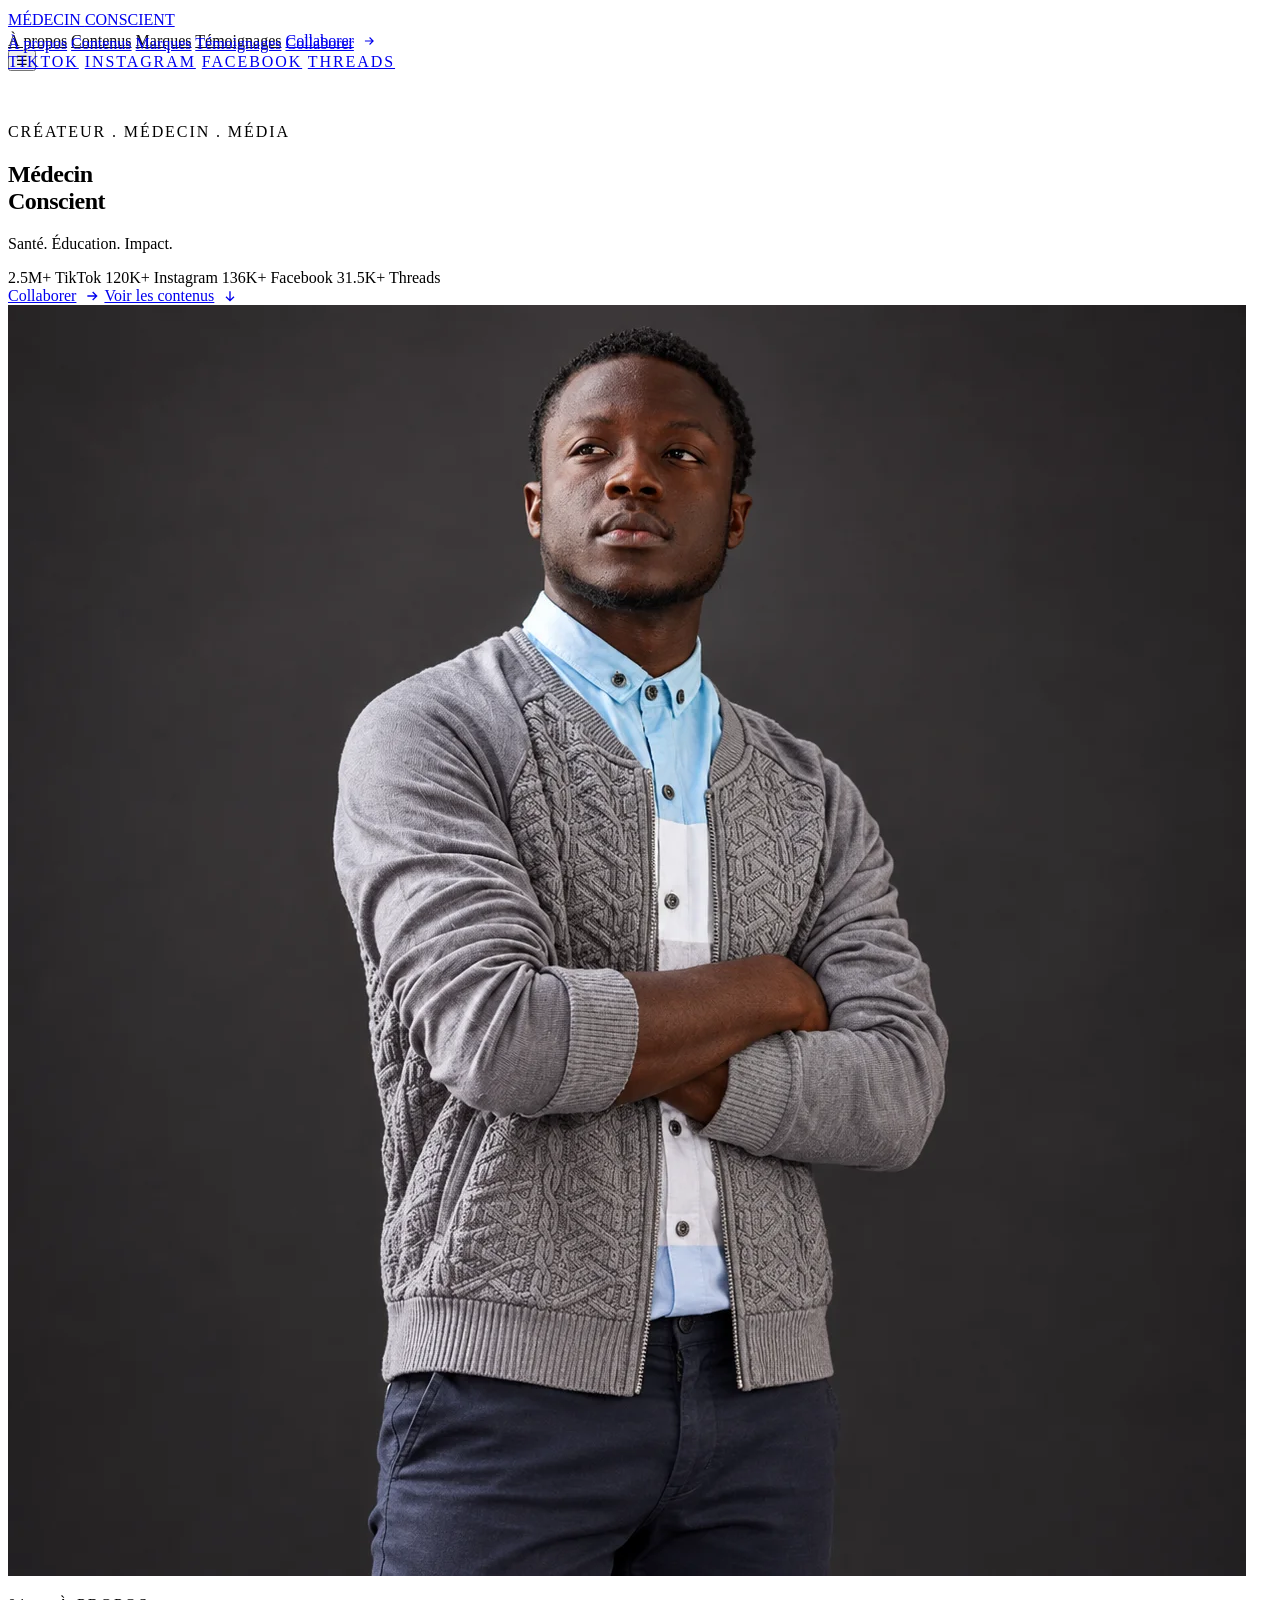
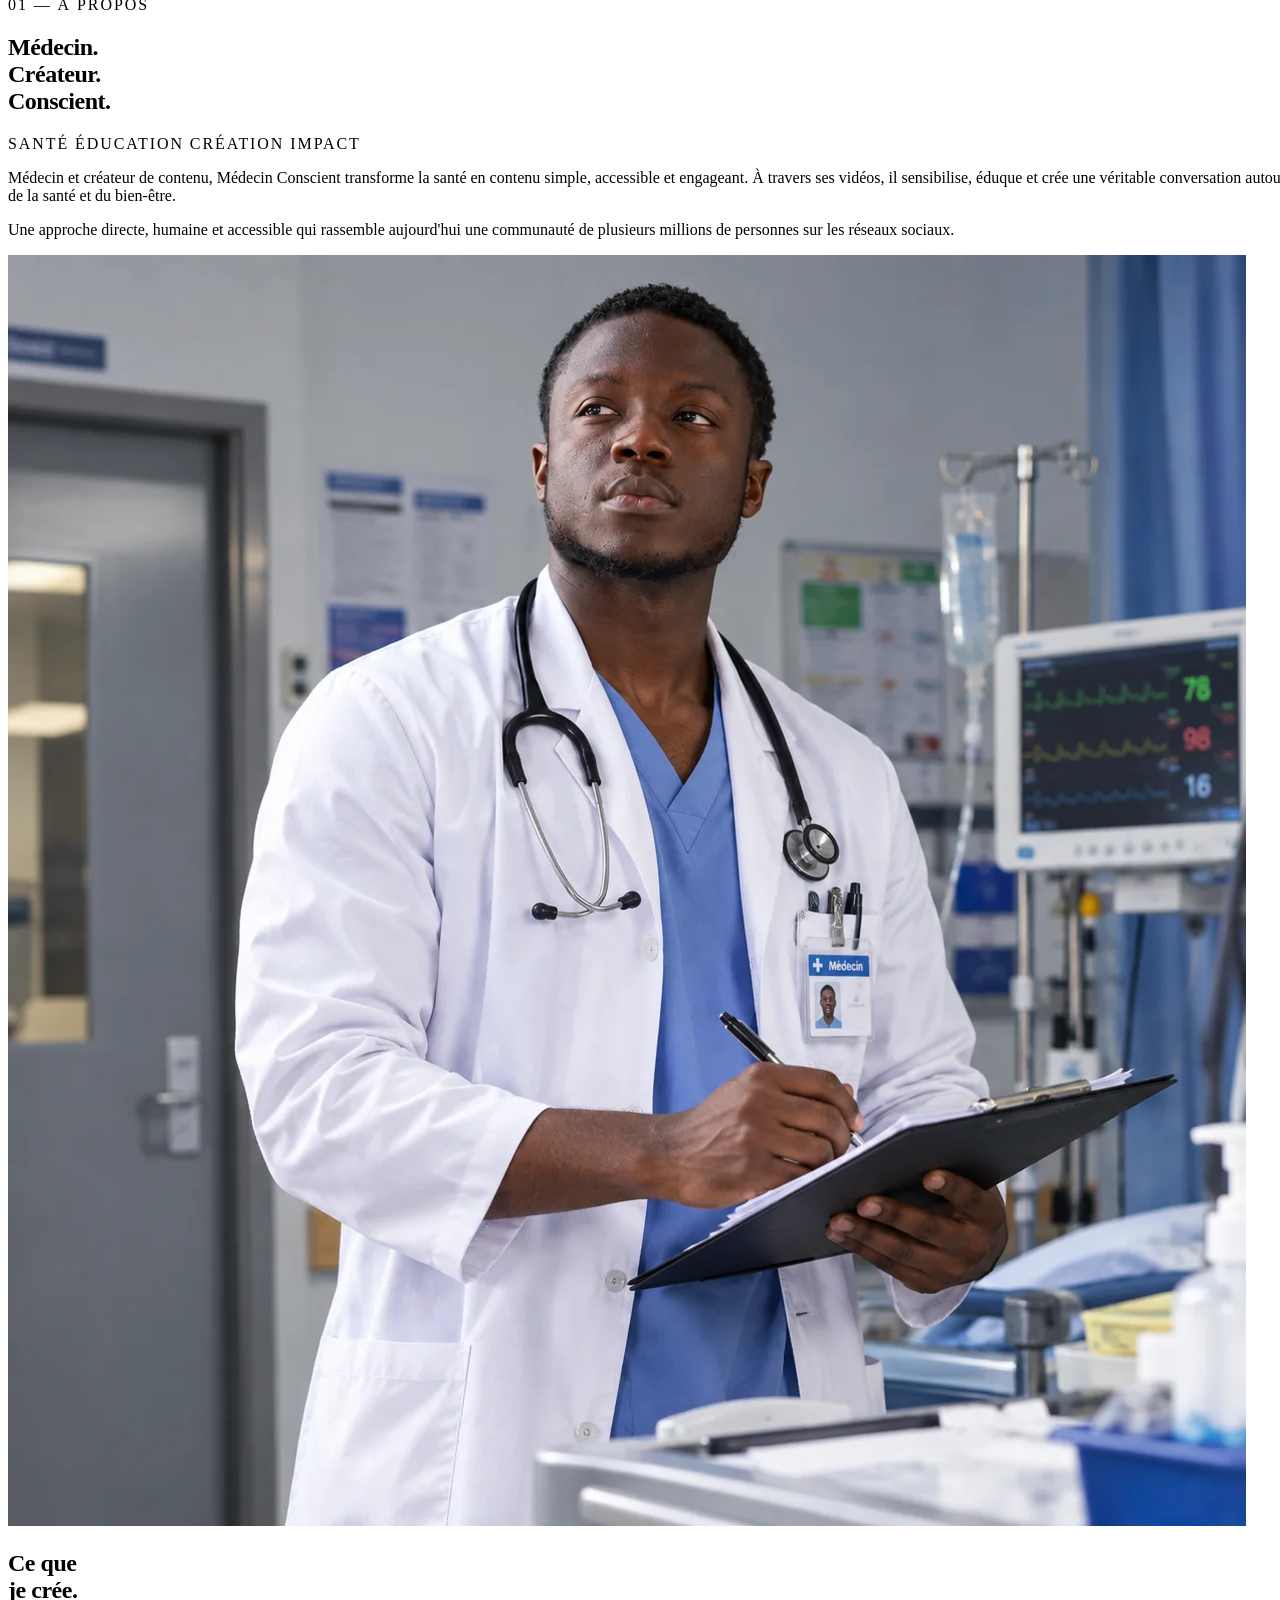
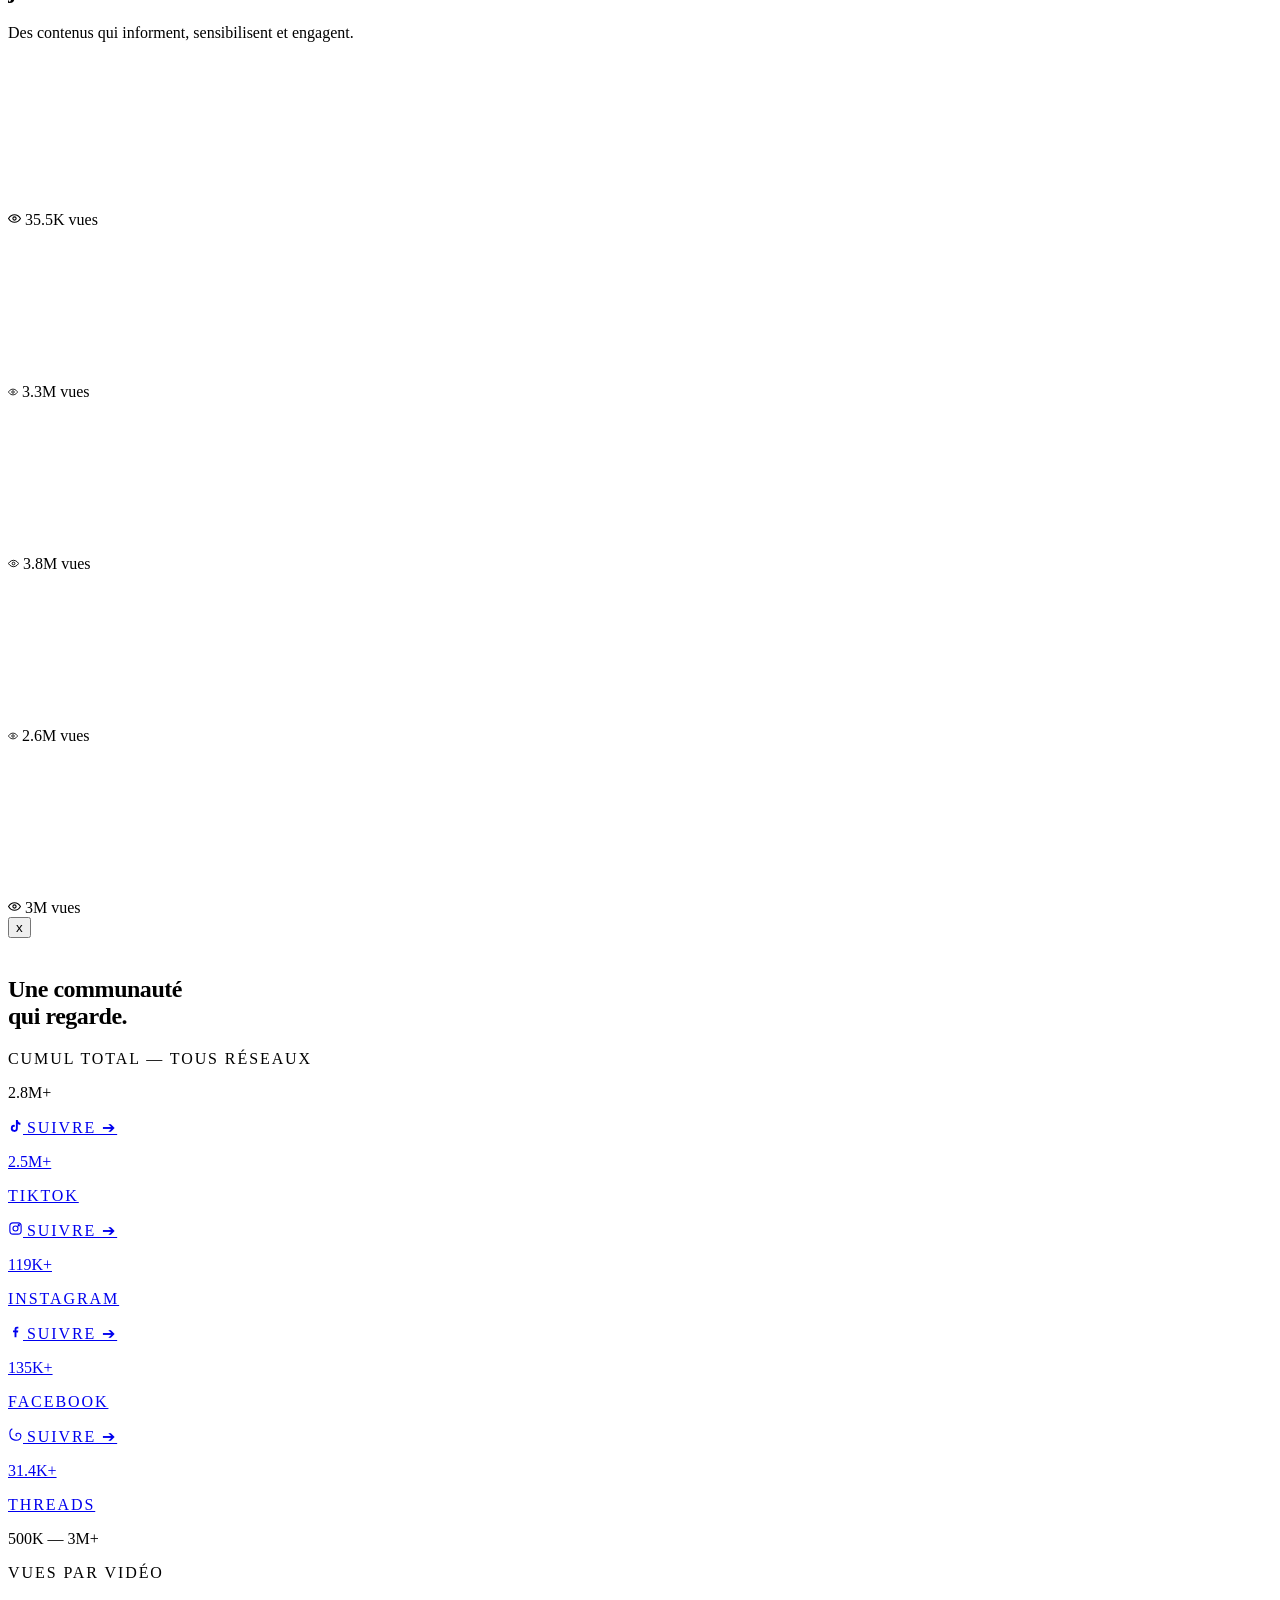
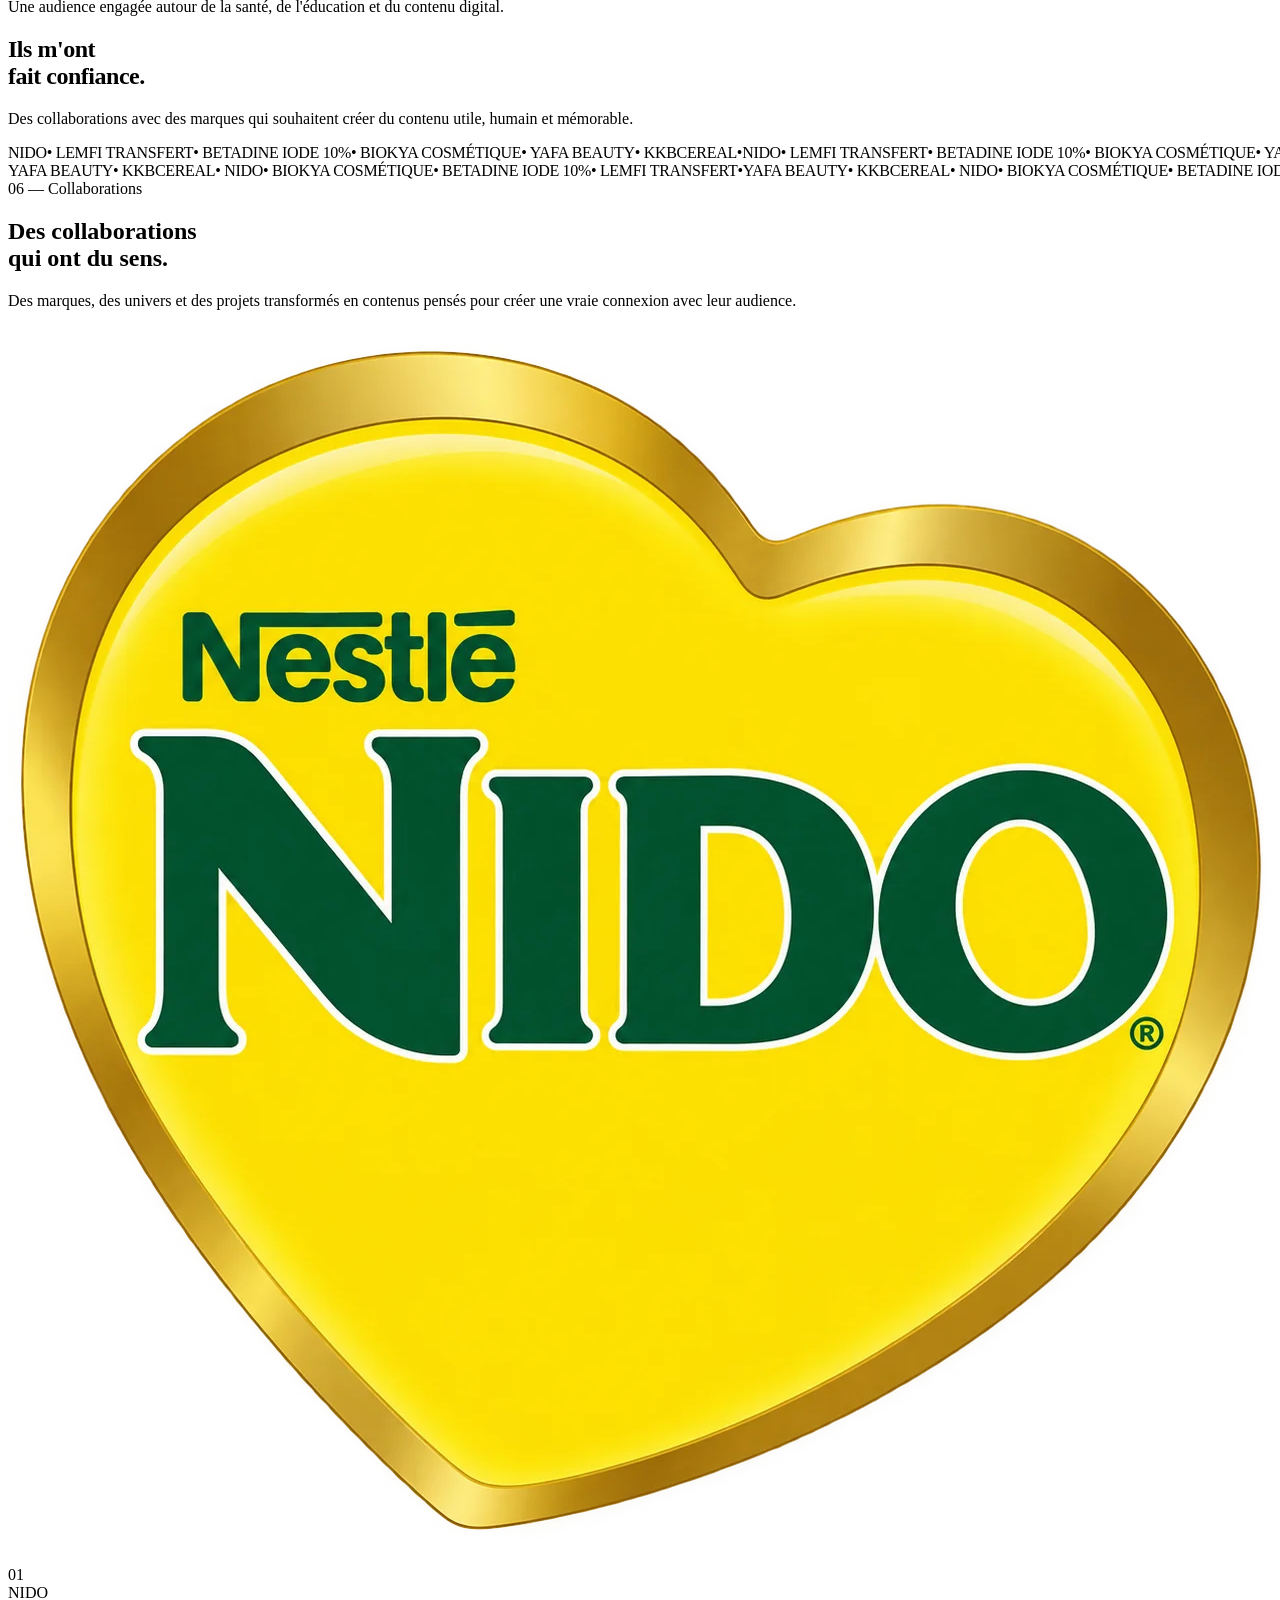
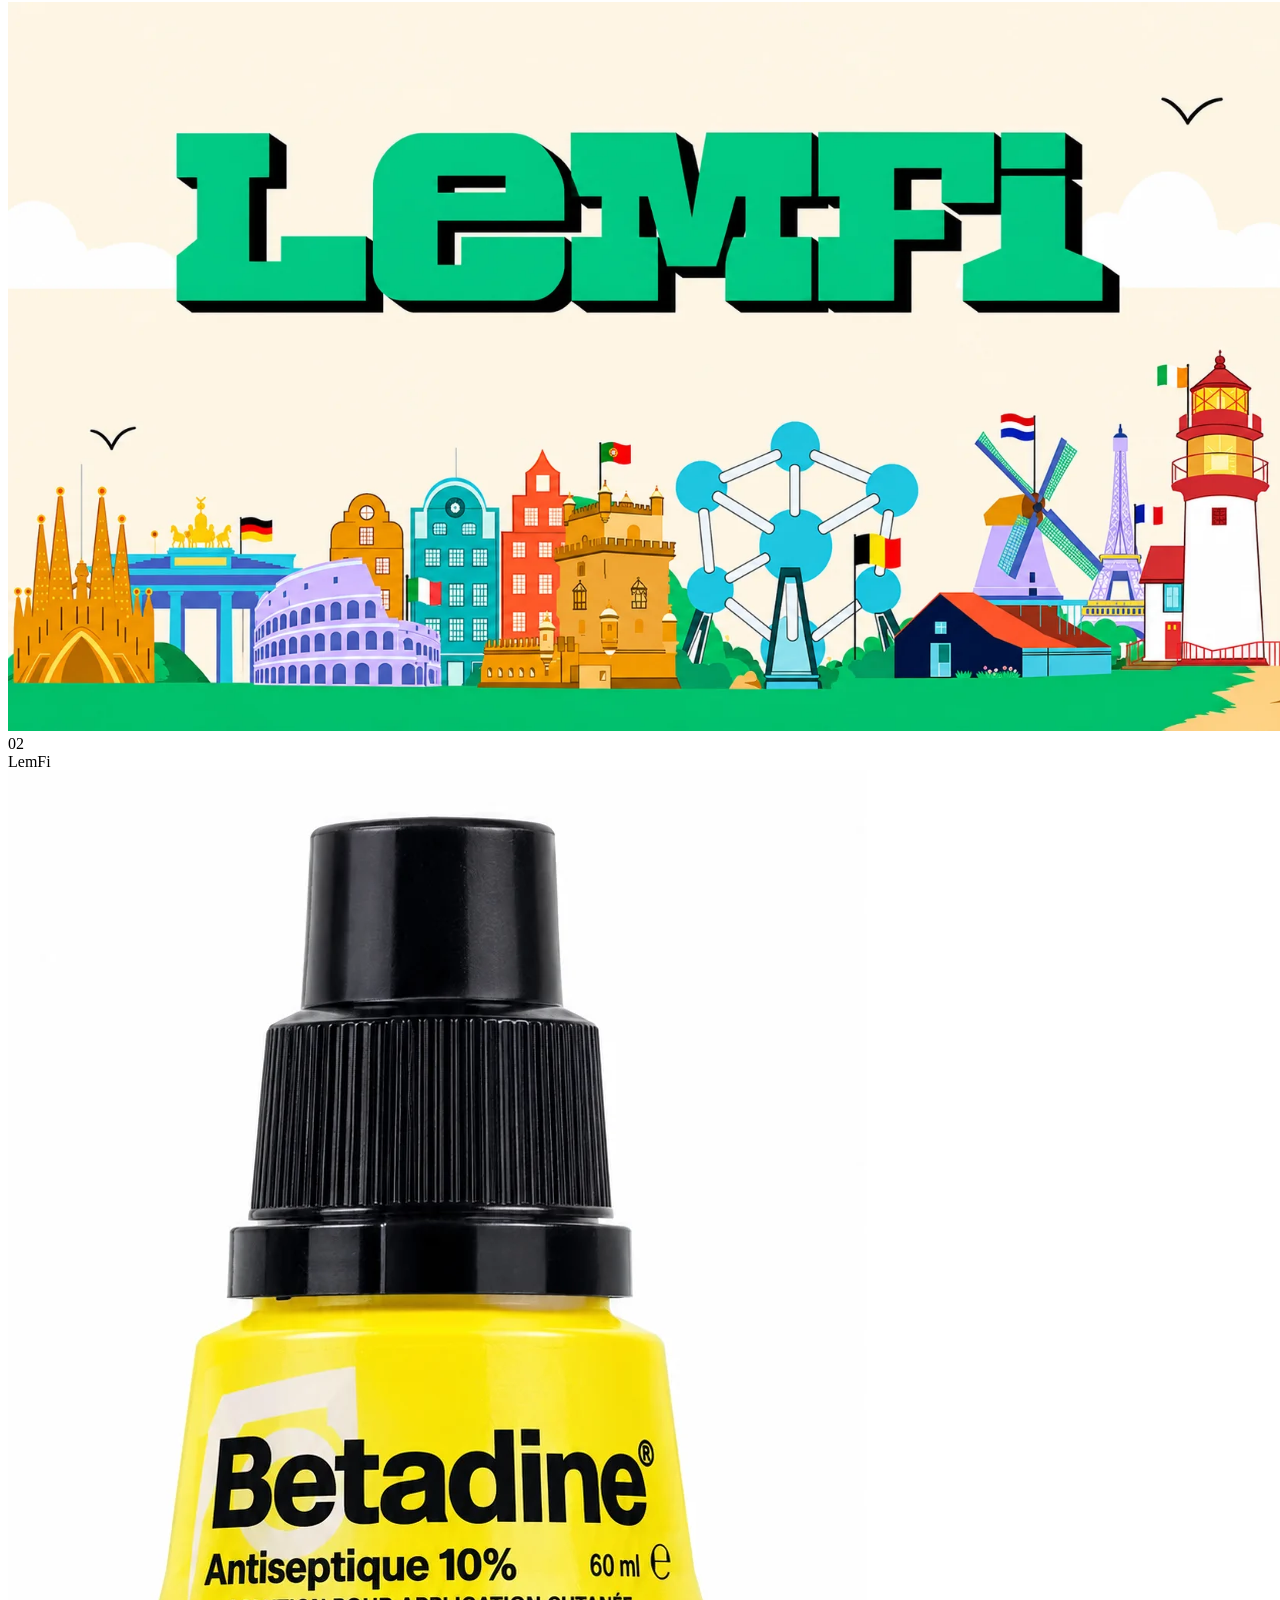
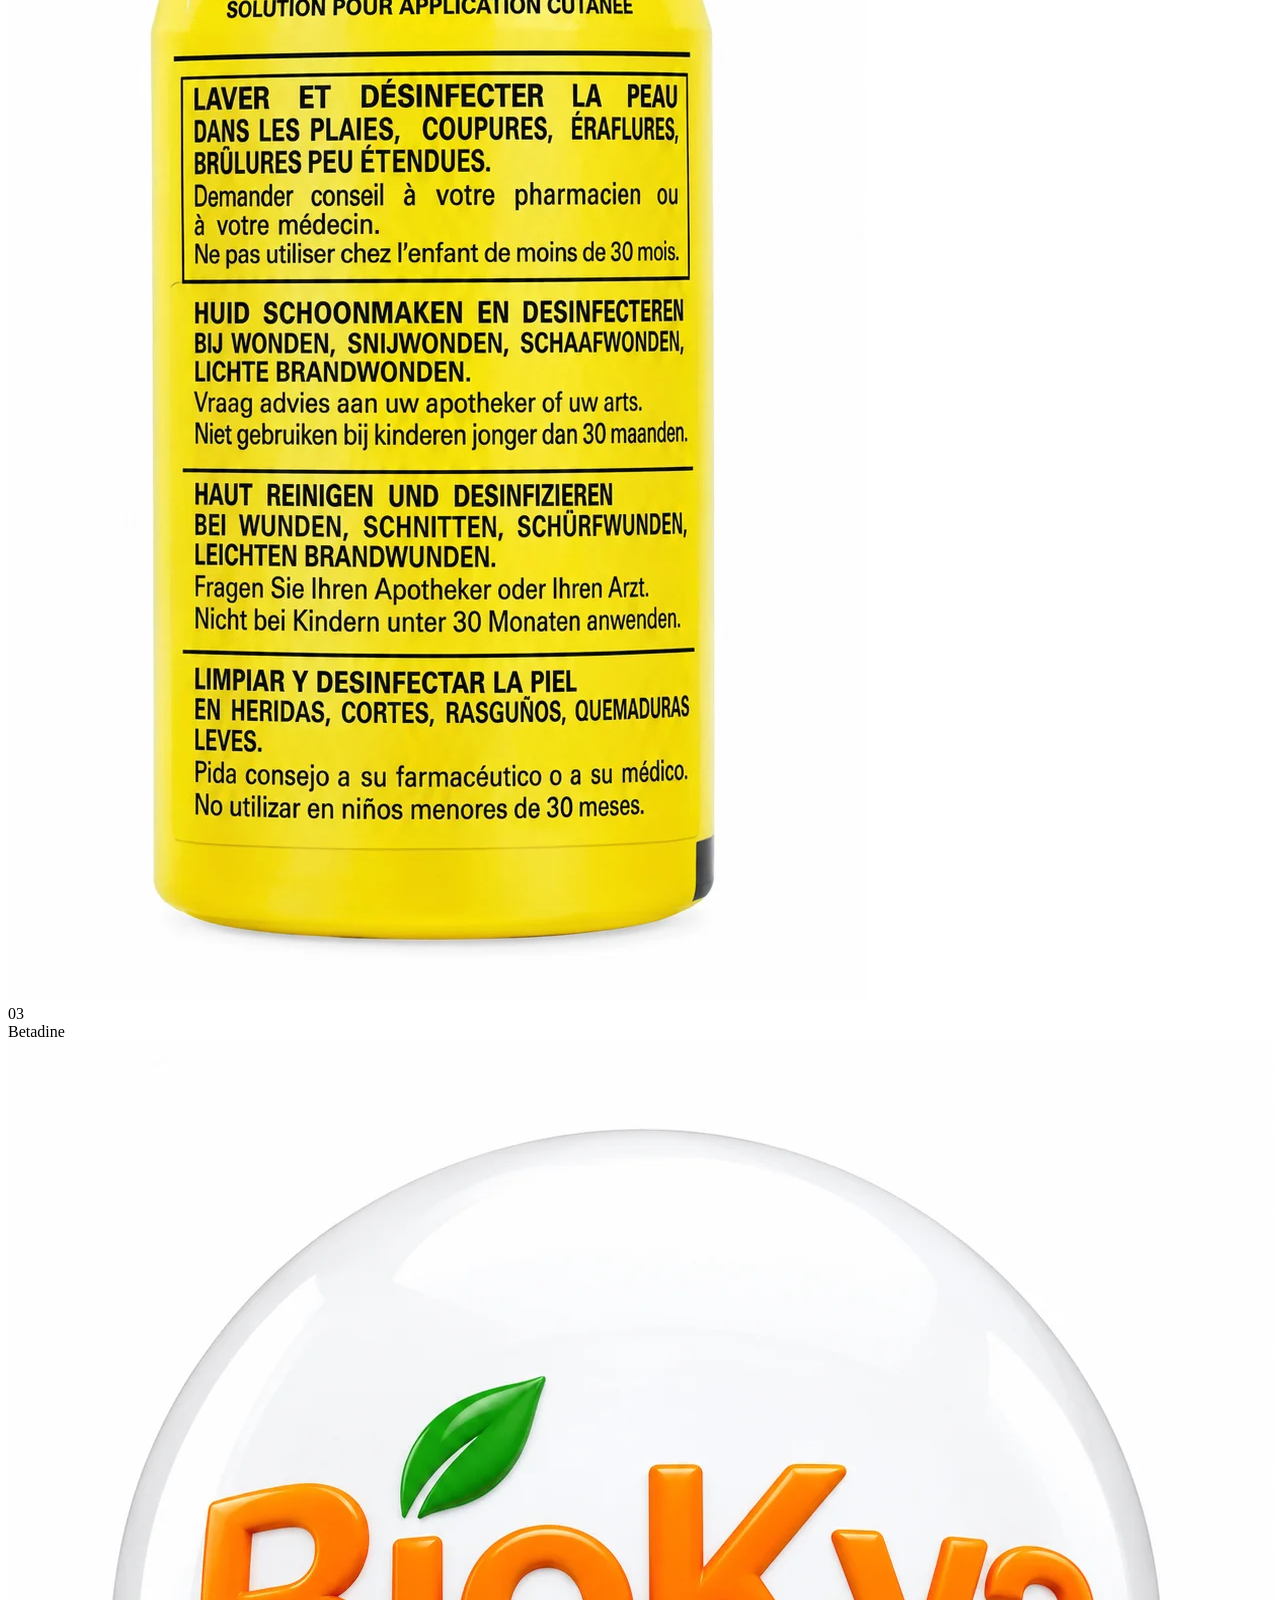
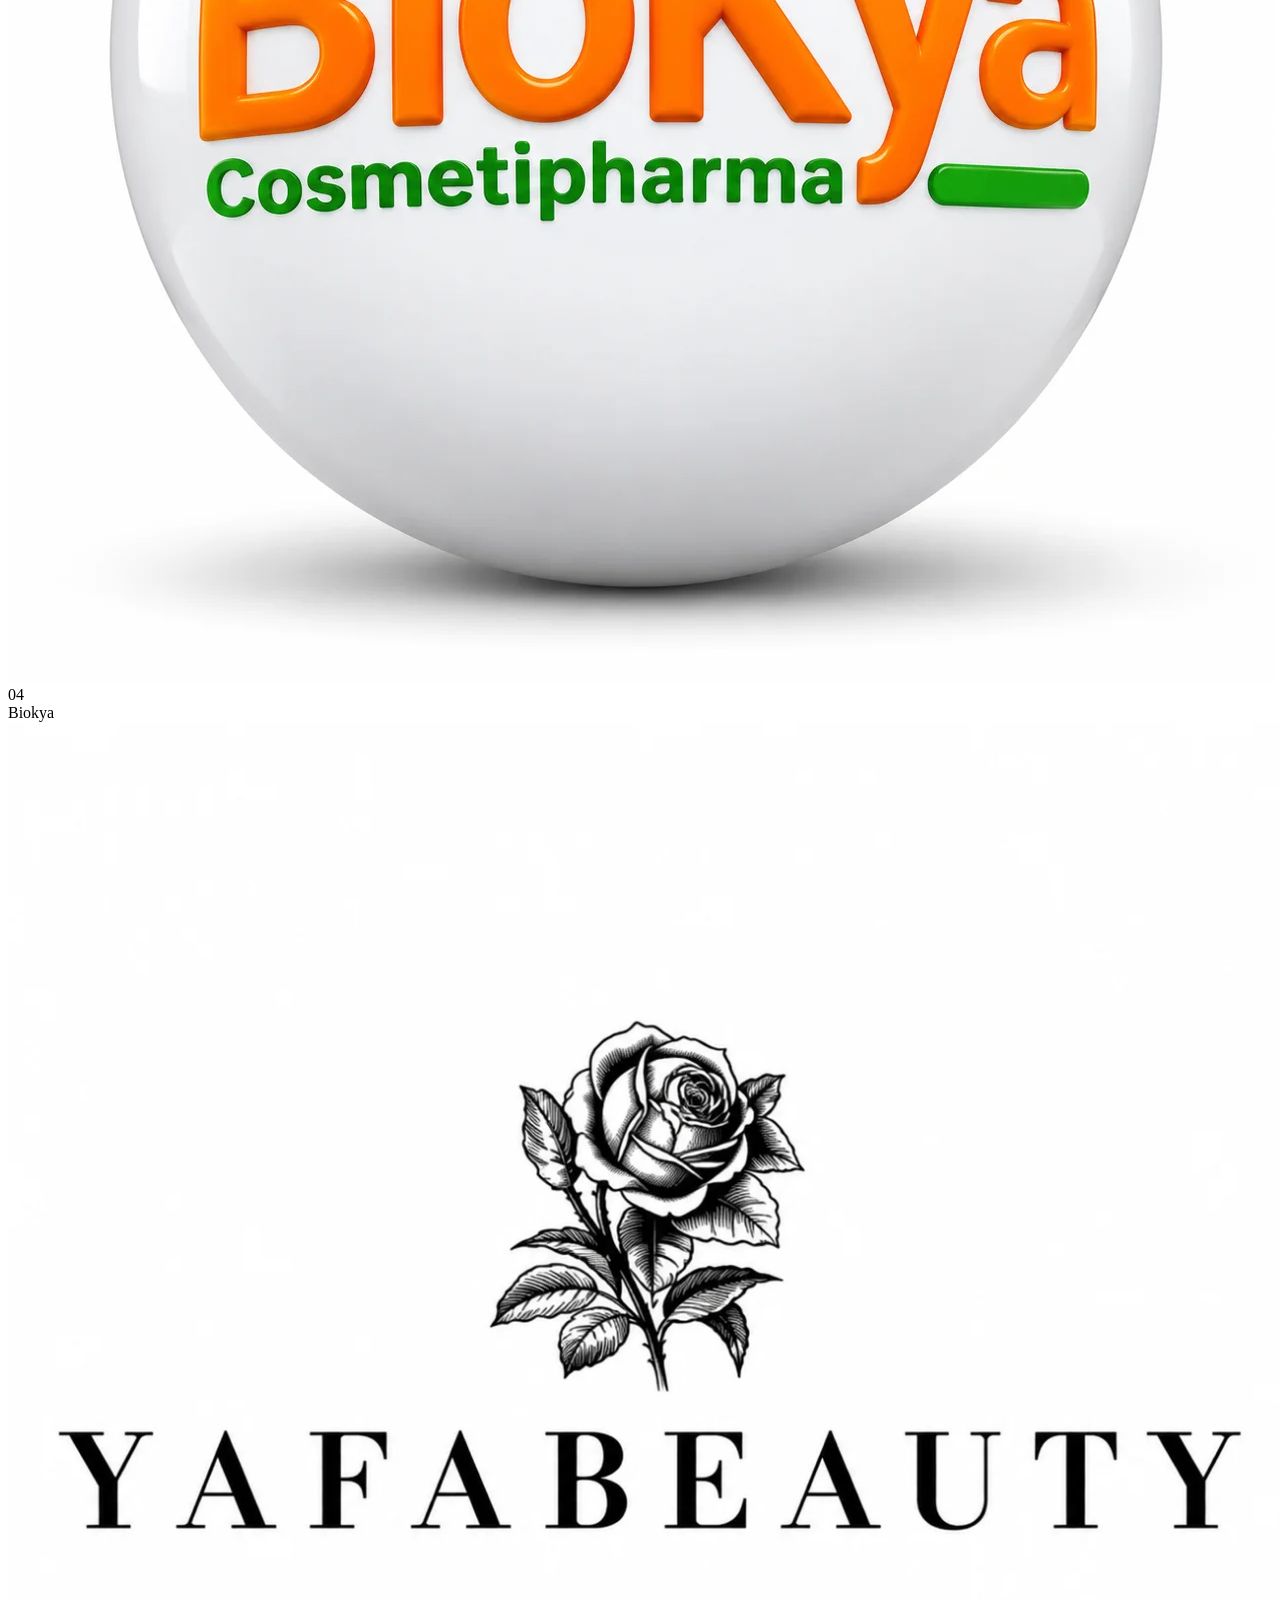
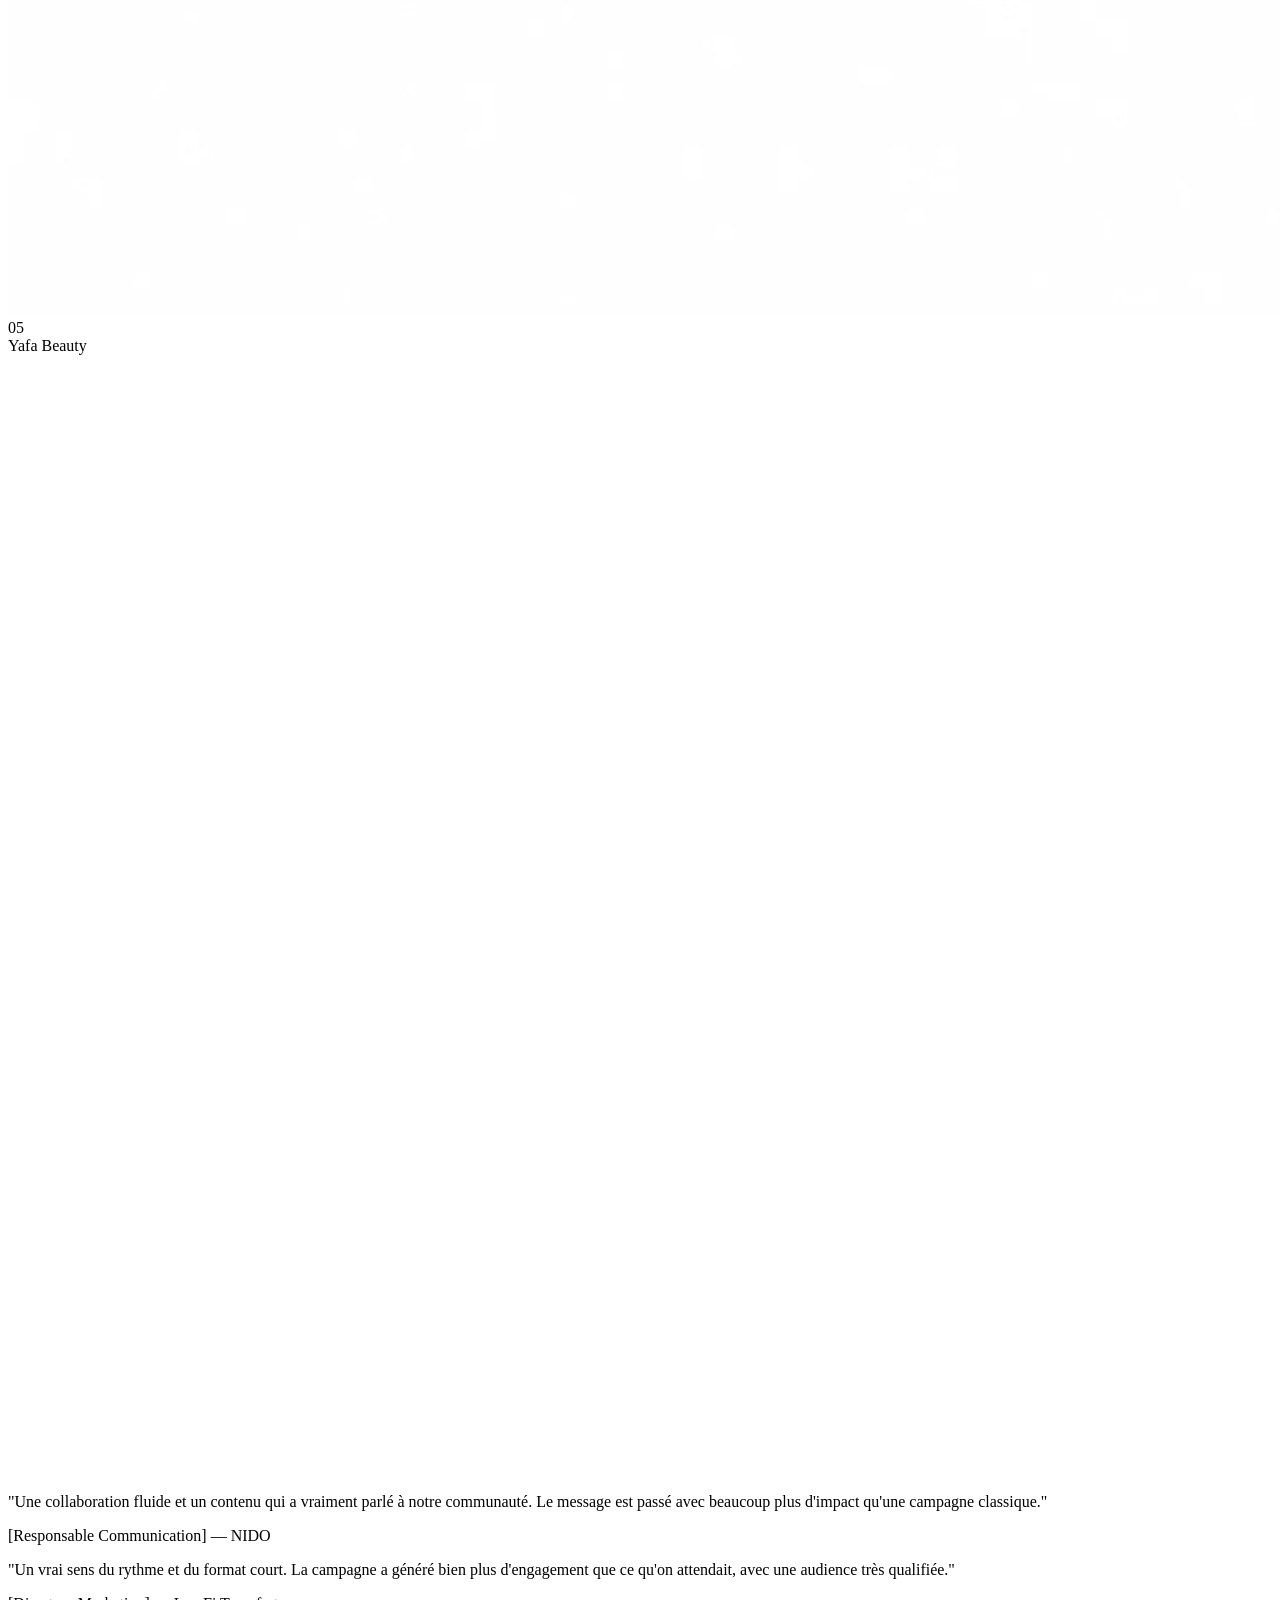
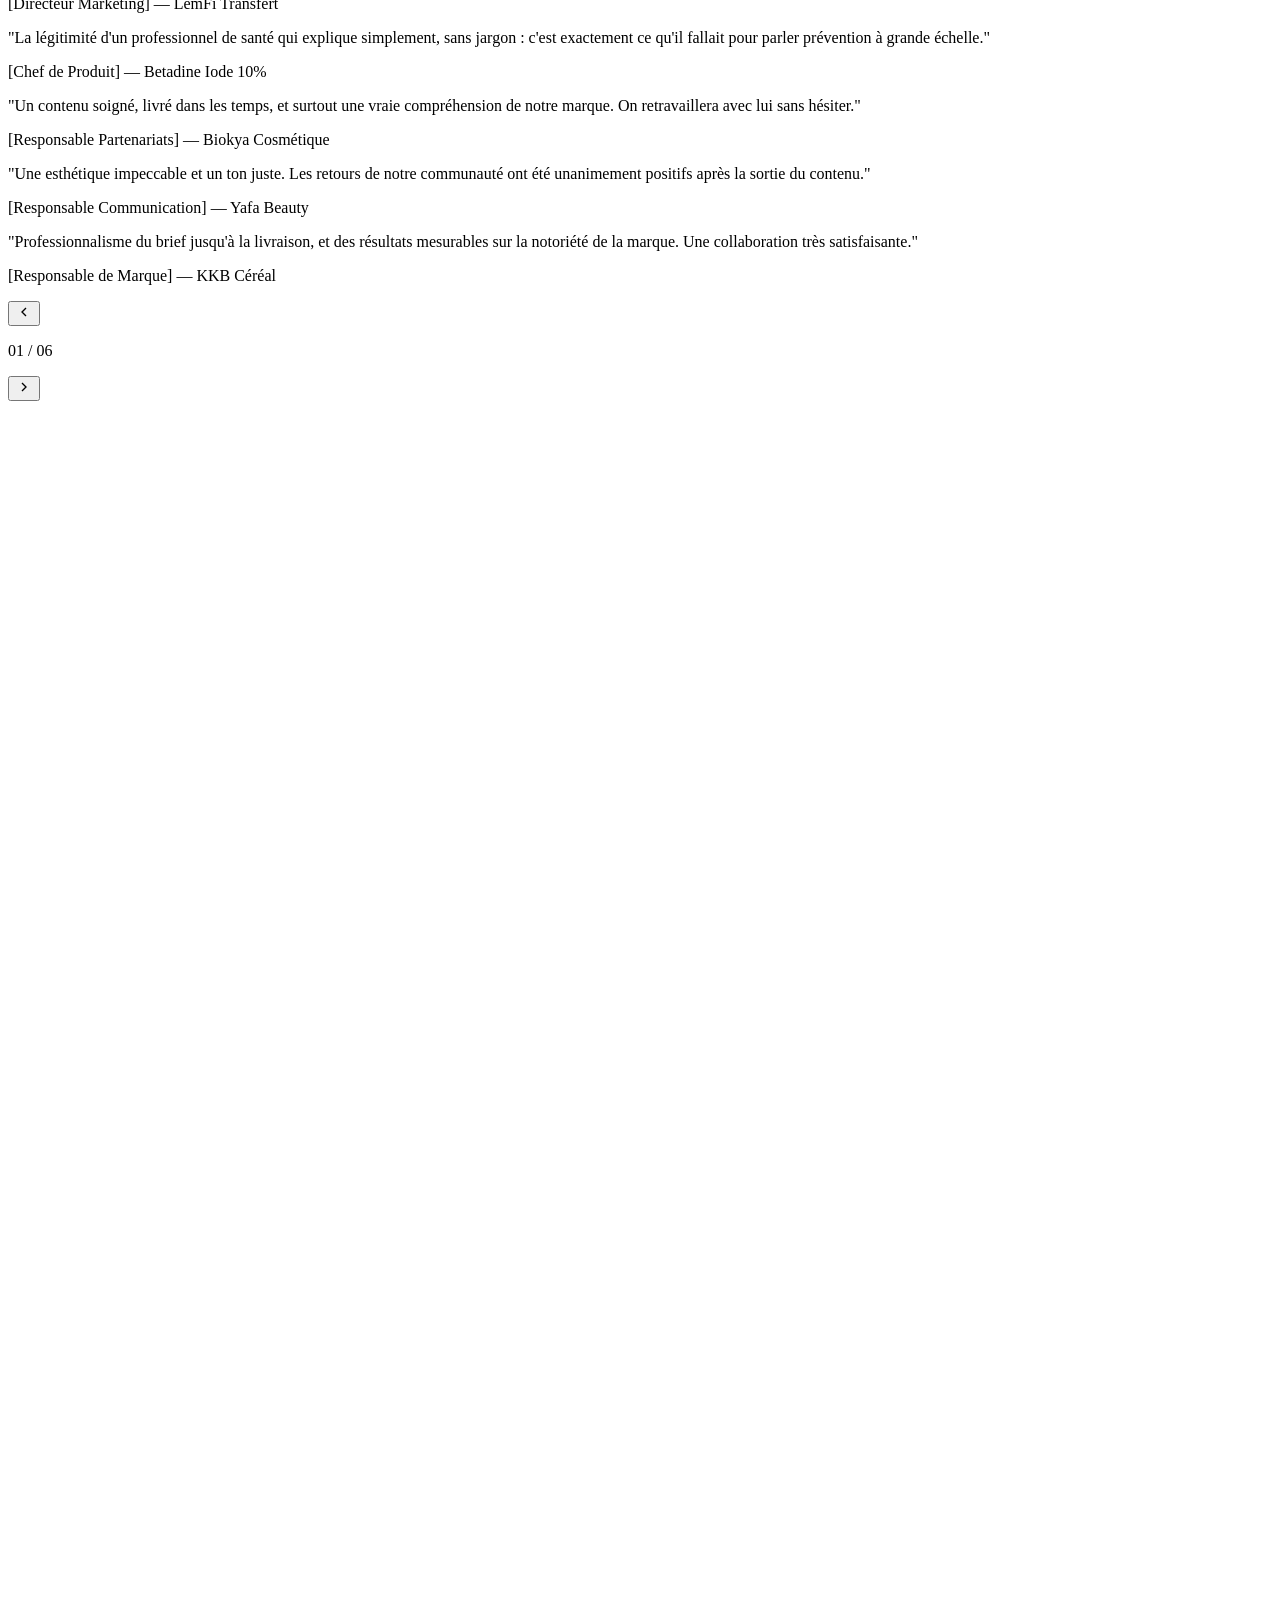
==== commit 0f88fffe: "correction bug et converssion des img en webp" ====
--- a/index.html
+++ b/index.html
@@ -36,7 +36,6 @@
     </script>
   </head>
   <body class="font-body antialiased bg-cream text-ink">
-    <!-- ============ NAVBAR ============ -->
     <header
       id="siteNav"
       class="fixed top-0 inset-x-0 z-50 transition-colors duration-500">
@@ -47,7 +46,6 @@
           class="font-display font-extrabold tracking-tight text-[4.2vw] xs:text-base sm:text-lg md:text-xl whitespace-nowrap min-w-0 truncate">
           MÉDECIN <span class="text-violet">CONSCIENT</span>
         </a>
-        <!-- Desktop nav -->
         <nav
           class="hidden md:flex items-center gap-10 font-display text-sm font-medium">
           <a href="#apropos" class="nav-link">À propos</a>
@@ -69,17 +67,15 @@
             </svg>
           </a>
         </nav>
-        <!-- Mobile toggle -->
         <button
           id="menuToggle"
           aria-label="Ouvrir le menu"
           aria-expanded="false"
           class="md:hidden shrink-0 font-display font-semibold text-xl w-9 h-9 flex items-center justify-center">
-          <span id="menuIcon">&#9776;</span>
+          <span id="menuIcon">☰</span>
         </button>
       </div>
     </header>
-    <!-- Mobile fullscreen menu -->
     <div
       id="mobileMenu"
       class="fixed inset-0 z-40 bg-ink text-cream flex flex-col justify-between px-8 pt-28 pb-10 md:hidden">
@@ -122,18 +118,15 @@
         >
       </div>
     </div>
-
-    <!-- ============ 01 — HERO ============ -->
     <section
       id="hero"
       class="relative min-h-screen flex flex-col justify-end overflow-hidden pt-24">
       <div
         class="max-w-[1400px] mx-auto w-full px-6 md:px-10 grid md:grid-cols-12 gap-6 md:gap-8 items-end flex-1">
-        <!-- Text block -->
         <div class="md:col-span-6 order-2 md:order-1 pb-10 md:pb-16">
           <p
             class="reveal font-display text-xs md:text-sm font-semibold letter-wide text-violet mb-6">
-            CRÉATEUR &middot; MÉDECIN &middot; MÉDIA
+            CRÉATEUR . MÉDECIN . MÉDIA
           </p>
           <h1
             class="reveal reveal-delay-1 font-display font-extrabold letter-tight uppercase leading-[0.88] text-[clamp(2.75rem,13vw,4.5rem)] md:text-[6.2vw] lg:text-[5.4vw]">
@@ -181,12 +174,11 @@
             </a>
           </div>
         </div>
-        <!-- Portrait -->
         <div class="md:col-span-6 order-1 md:order-2 relative">
           <div
             class="reveal aspect-[4/5] md:aspect-[3/4] w-full md:w-[92%] md:ml-auto md:-mr-6 lg:-mr-10 rounded-t-[2rem] md:rounded-t-[3rem] overflow-hidden img-zoom shadow-[0_40px_80px_-30px_rgba(17,17,17,0.35)]">
             <img
-              src="assets/images/img2.png"
+              src="assets/images/img2.webp"
               alt="Portrait de Médecin Conscient"
               class="w-full h-full object-cover"
               loading="eager" />
@@ -194,8 +186,6 @@
         </div>
       </div>
     </section>
-
-    <!-- ============ 02 — À PROPOS ============ -->
     <section id="apropos" class="py-28 md:py-40 border-t border-ink/10">
       <div class="max-w-[1400px] mx-auto px-6 md:px-10">
         <div class="grid md:grid-cols-12 gap-10 md:gap-16">
@@ -210,7 +200,6 @@
                 >Conscient.</span
               >
             </h2>
-
             <div
               class="flex flex-wrap gap-x-6 gap-y-3 mt-12 font-display text-sm font-semibold letter-wide text-ink/60">
               <span>SANTÉ</span>
@@ -219,7 +208,6 @@
               <span>IMPACT</span>
             </div>
           </div>
-
           <div class="md:col-span-7 grid md:grid-cols-2 gap-10 items-start">
             <div class="reveal reveal-delay-1 md:pt-4">
               <p
@@ -235,11 +223,10 @@
                 sur les réseaux sociaux.
               </p>
             </div>
-
             <div
               class="reveal reveal-delay-2 img-zoom rounded-2xl overflow-hidden aspect-[4/5]">
               <img
-                src="assets/images/img1.png"
+                src="assets/images/img1.webp"
                 alt="Médecin Conscient en tournage"
                 class="w-full h-full object-cover"
                 loading="lazy" />
@@ -248,8 +235,6 @@
         </div>
       </div>
     </section>
-
-    <!-- ============ 03 — CONTENUS ============ -->
     <section id="contenus" class="py-28 md:py-40 bg-mist/40">
       <div class="max-w-[1400px] mx-auto px-6 md:px-10">
         <div
@@ -262,21 +247,17 @@
             Des contenus qui informent, sensibilisent et engagent.
           </p>
         </div>
-
-        <!-- Bento grid — vrai bento asymétrique dès le mobile (pas de grille uniforme) -->
         <div
           class="grid grid-cols-2 md:grid-cols-4 auto-rows-[130px] sm:auto-rows-[160px] md:auto-rows-auto md:grid-rows-2 gap-3 md:gap-4 md:h-[720px]">
-          <!-- Vidéo 1 — hero, grand format en haut sur toute la largeur -->
           <div
             class="reveal content-item col-span-2 row-span-2 md:col-span-1 img-zoom rounded-2xl overflow-hidden relative"
             data-media="video">
-            <!-- Chemin vidéo : remplacer assets/videos/video3.mp4 par le fichier final -->
             <video
               class="auto-video w-full h-full object-cover"
               src="assets/videos/video3.mp4"
-              autoplay
               muted
               lopp
+              playsinline
               preload="metadata"></video>
             <div
               class="absolute inset-0 bg-gradient-to-t from-black/45 via-transparent to-transparent"></div>
@@ -301,18 +282,15 @@
               >
             </span>
           </div>
-
-          <!-- Vidéo 2 — petit format, colonne gauche -->
           <div
             class="reveal reveal-delay-1 content-item col-span-1 row-span-1 img-zoom rounded-2xl overflow-hidden relative"
             data-media="video">
-            <!-- Chemin vidéo : remplacer assets/videos/videos1.mp4 par le fichier final -->
             <video
               class="auto-video w-full h-full object-cover"
               src="assets/videos/video3m.mp4"
-              autoplay
               muted
               lopp
+              playsinline
               preload="metadata"></video>
             <div
               class="absolute inset-0 bg-gradient-to-t from-black/45 via-transparent to-transparent"></div>
@@ -337,17 +315,15 @@
               >
             </span>
           </div>
-          <!-- Vidéo 3 — format haut, colonne droite (span 2 lignes) -->
           <div
             class="reveal reveal-delay-2 content-item col-span-1 row-span-2 img-zoom rounded-2xl overflow-hidden relative"
             data-media="video">
-            <!-- Chemin vidéo : remplacer assets/videos/videos1.mp4 par le fichier final -->
             <video
               class="auto-video w-full h-full object-cover"
               src="assets/videos/video38m.mp4"
-              autoplay
               muted
               lopp
+              playsinline
               preload="metadata"></video>
             <div
               class="absolute inset-0 bg-gradient-to-t from-black/45 via-transparent to-transparent"></div>
@@ -372,18 +348,15 @@
               >
             </span>
           </div>
-
-          <!-- Vidéo 4 — petit format, colonne gauche -->
           <div
             class="reveal reveal-delay-1 content-item col-span-1 row-span-1 img-zoom rounded-2xl overflow-hidden relative"
             data-media="video">
-            <!-- Chemin vidéo : remplacer assets/videos/video2.mp4 par le fichier final -->
             <video
               class="auto-video w-full h-full object-cover"
               src="assets/videos/video26.mp4"
-              autoplay
               muted
               lopp
+              playsinline
               preload="metadata"></video>
             <div
               class="absolute inset-0 bg-gradient-to-t from-black/45 via-transparent to-transparent"></div>
@@ -408,18 +381,15 @@
               >
             </span>
           </div>
-
-          <!-- Vidéo 5 — bandeau large en bas, pleine largeur -->
           <div
             class="reveal reveal-delay-3 content-item col-span-2 row-span-1 img-zoom rounded-2xl overflow-hidden relative"
             data-media="video">
-            <!-- Chemin vidéo : remplacer assets/videos/videos1.mp4 par le fichier final -->
             <video
               class="auto-video w-full h-full object-cover"
               src="assets/videos/video4m.mp4"
-              autoplay
               muted
               lopp
+              playsinline
               preload="metadata"></video>
             <div
               class="absolute inset-0 bg-gradient-to-t from-black/45 via-transparent to-transparent"></div>
@@ -447,8 +417,6 @@
         </div>
       </div>
     </section>
-
-    <!-- Lightbox (images uniquement) -->
     <div
       id="lightbox"
       class="fixed inset-0 z-[60] hidden bg-ink/90 items-center justify-center px-6">
@@ -456,7 +424,7 @@
         id="lightboxClose"
         aria-label="Fermer"
         class="absolute top-6 right-6 md:top-10 md:right-10 text-cream text-3xl font-display">
-        &times;
+        x
       </button>
       <div class="max-w-3xl w-full">
         <img
@@ -466,19 +434,16 @@
           class="w-full max-h-[85vh] object-contain rounded-xl hidden" />
       </div>
     </div>
-
-    <!-- ============ 04 — AUDIENCE ============ -->
     <section id="audience" class="py-28 md:py-40 bg-ink text-cream">
       <div class="max-w-[1400px] mx-auto px-6 md:px-10">
         <h2
           class="reveal font-display font-extrabold uppercase leading-[0.92] text-5xl md:text-7xl letter-tight mb-10 md:mb-14">
           Une communauté<br />qui regarde.
         </h2>
-
         <div class="reveal reveal-delay-1 mb-16 md:mb-24">
           <p
             class="font-display text-xs md:text-sm letter-wide text-cream/40 mb-3">
-            CUMUL TOTAL &mdash; TOUS RÉSEAUX
+            CUMUL TOTAL — TOUS RÉSEAUX
           </p>
           <p
             class="font-display font-extrabold text-6xl md:text-8xl text-violet leading-none num-counter"
@@ -487,7 +452,6 @@
             0
           </p>
         </div>
-
         <div class="grid grid-cols-2 md:grid-cols-4 gap-5 md:gap-8">
           <a
             href="https://www.tiktok.com/@medecin_conscient?_r=1&_t=ZS-99cRrbFBkq0"
@@ -508,7 +472,7 @@
               </span>
               <span
                 class="font-display text-[9px] md:text-xs letter-wide text-cream/40 group-hover:text-cream/70 transition-colors whitespace-nowrap"
-                >SUIVRE &rarr;</span
+                >SUIVRE ➔</span
               >
             </div>
             <div>
@@ -524,7 +488,6 @@
               </p>
             </div>
           </a>
-
           <a
             href="https://www.instagram.com/medecinconscient?stkn=MTh5ejA1ZHozZmxjcw=="
             target="_blank"
@@ -547,7 +510,7 @@
               </span>
               <span
                 class="font-display text-[9px] md:text-xs letter-wide text-cream/40 group-hover:text-cream/70 transition-colors whitespace-nowrap"
-                >SUIVRE &rarr;</span
+                >SUIVRE ➔</span
               >
             </div>
             <div>
@@ -563,7 +526,6 @@
               </p>
             </div>
           </a>
-
           <a
             href="https://www.facebook.com/share/18tf2bpnhR/?mibextid=wwXIfr"
             target="_blank"
@@ -583,7 +545,7 @@
               </span>
               <span
                 class="font-display text-[9px] md:text-xs letter-wide text-cream/40 group-hover:text-cream/70 transition-colors whitespace-nowrap"
-                >SUIVRE &rarr;</span
+                >SUIVRE ➔</span
               >
             </div>
             <div>
@@ -599,7 +561,6 @@
               </p>
             </div>
           </a>
-
           <a
             href="https://www.threads.com/@medecinconscient"
             target="_blank"
@@ -621,7 +582,7 @@
               </span>
               <span
                 class="font-display text-[9px] md:text-xs letter-wide text-cream/40 group-hover:text-cream/70 transition-colors whitespace-nowrap"
-                >SUIVRE &rarr;</span
+                >SUIVRE ➔</span
               >
             </div>
             <div>
@@ -638,13 +599,12 @@
             </div>
           </a>
         </div>
-
         <div
           class="reveal mt-3 md:mt-6 border border-cream/15 rounded-3xl p-6 md:p-10 flex flex-col md:flex-row md:items-center md:justify-between gap-5 md:gap-6">
           <div>
             <p
               class="font-display font-extrabold text-3xl md:text-5xl leading-none">
-              500K &ndash; 3M+
+              500K — 3M+
             </p>
             <p
               class="mt-3 font-display text-xs md:text-sm letter-wide text-cream/50">
@@ -658,8 +618,6 @@
         </div>
       </div>
     </section>
-
-    <!-- ============ 05 — MARQUES ============ -->
     <section id="marques" class="py-28 md:py-32 border-b border-ink/10">
       <div class="max-w-[1400px] mx-auto px-6 md:px-10 mb-14 md:mb-16">
         <h2
@@ -672,64 +630,60 @@
           utile, humain et mémorable.
         </p>
       </div>
-
       <div
         class="marquee-wrap overflow-hidden border-y border-ink/10 py-8 md:py-10">
         <div
           class="marquee-track font-display font-extrabold uppercase text-4xl md:text-6xl letter-tight text-ink/90">
           <span class="flex items-center gap-10 md:gap-16 pr-10 md:pr-16">
-            <span>NIDO</span><span class="text-violet">&bull;</span>
-            <span>LEMFI TRANSFERT</span><span class="text-violet">&bull;</span>
+            <span>NIDO</span><span class="text-violet">•</span>
+            <span>LEMFI TRANSFERT</span><span class="text-violet">•</span>
             <span>BETADINE IODE 10%</span
-            ><span class="text-violet">&bull;</span>
+            ><span class="text-violet">•</span>
             <span>BIOKYA COSMÉTIQUE</span
-            ><span class="text-violet">&bull;</span> <span>YAFA BEAUTY</span
-            ><span class="text-violet">&bull;</span> <span>KKBCEREAL</span
-            ><span class="text-violet">&bull;</span>
+            ><span class="text-violet">•</span> <span>YAFA BEAUTY</span
+            ><span class="text-violet">•</span> <span>KKBCEREAL</span
+            ><span class="text-violet">•</span>
           </span>
           <span
             class="flex items-center gap-10 md:gap-16 pr-10 md:pr-16"
             aria-hidden="true">
-            <span>NIDO</span><span class="text-violet">&bull;</span>
-            <span>LEMFI TRANSFERT</span><span class="text-violet">&bull;</span>
+            <span>NIDO</span><span class="text-violet">•</span>
+            <span>LEMFI TRANSFERT</span><span class="text-violet">•</span>
             <span>BETADINE IODE 10%</span
-            ><span class="text-violet">&bull;</span>
+            ><span class="text-violet">•</span>
             <span>BIOKYA COSMÉTIQUE</span
-            ><span class="text-violet">&bull;</span> <span>YAFA BEAUTY</span
-            ><span class="text-violet">&bull;</span> <span>KKBCEREAL</span
-            ><span class="text-violet">&bull;</span>
+            ><span class="text-violet">•</span> <span>YAFA BEAUTY</span
+            ><span class="text-violet">•</span> <span>KKBCEREAL</span
+            ><span class="text-violet">•</span>
           </span>
         </div>
       </div>
-
       <div class="marquee-wrap overflow-hidden py-8 md:py-10">
         <div
           class="marquee-track-rev font-display font-semibold uppercase text-2xl md:text-4xl letter-tight text-ink/40">
           <span class="flex items-center gap-10 md:gap-16 pr-10 md:pr-16">
-            <span>YAFA BEAUTY</span><span>&bull;</span> <span>KKBCEREAL</span
-            ><span>&bull;</span> <span>NIDO</span><span>&bull;</span>
-            <span>BIOKYA COSMÉTIQUE</span><span>&bull;</span>
-            <span>BETADINE IODE 10%</span><span>&bull;</span>
-            <span>LEMFI TRANSFERT</span><span>&bull;</span>
+            <span>YAFA BEAUTY</span><span>•</span> <span>KKBCEREAL</span
+            ><span>•</span> <span>NIDO</span><span>•</span>
+            <span>BIOKYA COSMÉTIQUE</span><span>•</span>
+            <span>BETADINE IODE 10%</span><span>•</span>
+            <span>LEMFI TRANSFERT</span><span>•</span>
           </span>
           <span
             class="flex items-center gap-10 md:gap-16 pr-10 md:pr-16"
             aria-hidden="true">
-            <span>YAFA BEAUTY</span><span>&bull;</span> <span>KKBCEREAL</span
-            ><span>&bull;</span> <span>NIDO</span><span>&bull;</span>
-            <span>BIOKYA COSMÉTIQUE</span><span>&bull;</span>
-            <span>BETADINE IODE 10%</span><span>&bull;</span>
-            <span>LEMFI TRANSFERT</span><span>&bull;</span>
+            <span>YAFA BEAUTY</span><span>•</span> <span>KKBCEREAL</span
+            ><span>•</span> <span>NIDO</span><span>•</span>
+            <span>BIOKYA COSMÉTIQUE</span><span>•</span>
+            <span>BETADINE IODE 10%</span><span>•</span>
+            <span>LEMFI TRANSFERT</span><span>•</span>
           </span>
         </div>
       </div>
     </section>
-
     <section
       id="collaborations"
       class="relative py-28 md:py-40 overflow-hidden">
       <div class="max-w-[1500px] mx-auto px-5 sm:px-8 md:px-12">
-        <!-- HEADER -->
         <div class="mb-20 md:mb-28">
           <div class="flex items-center gap-4 mb-7">
             <span class="w-10 h-px bg-ink"></span>
@@ -738,14 +692,12 @@
               06 — Collaborations
             </span>
           </div>
-
           <div class="grid md:grid-cols-12 gap-8 items-end">
             <h2
               class="reveal md:col-span-9 font-display font-extrabold uppercase leading-[0.88] text-5xl sm:text-6xl md:text-8xl tracking-[-0.055em]">
               Des collaborations<br />
               <span class="text-ink/35">qui ont du sens.</span>
             </h2>
-
             <p
               class="reveal md:col-span-3 text-sm md:text-base text-ink/50 leading-relaxed md:pb-2">
               Des marques, des univers et des projets transformés en contenus
@@ -753,33 +705,24 @@
             </p>
           </div>
         </div>
-        <!-- COLLABORATIONS -->
         <div class="space-y-0">
-          <!-- 01 — NIDO -->
           <article
             class="reveal group relative py-10 md:py-16 border-t border-ink/10">
             <div class="grid md:grid-cols-12 gap-8 md:gap-12 items-center">
-              <!-- IMAGE -->
               <div class="md:col-span-8 order-1 relative">
                 <div
                   class="relative overflow-hidden rounded-[1.5rem] md:rounded-[2rem] aspect-[16/10] bg-ink/5">
                   <img
-                    src="assets/images/nido.png"
+                    src="assets/images/nido.webp"
                     alt="Collaboration NIDO"
                     loading="lazy"
                     class="w-full h-full object-cover transition-transform duration-700 ease-out group-hover:scale-[1.045]" />
-
-                  <!-- Overlay -->
                   <div
                     class="absolute inset-0 bg-gradient-to-t from-black/35 via-transparent to-transparent opacity-60"></div>
-
-                  <!-- Numéro -->
                   <span
                     class="absolute top-5 left-5 md:top-7 md:left-7 w-10 h-10 md:w-12 md:h-12 rounded-full bg-cream/90 backdrop-blur-sm flex items-center justify-center font-display font-bold text-xs">
                     01
                   </span>
-
-                  <!-- Marque -->
                   <div class="absolute bottom-5 left-5 md:bottom-7 md:left-7">
                     <div
                       class="px-5 py-3 md:px-7 md:py-4 rounded-full bg-cream/95 backdrop-blur-md shadow-lg">
@@ -793,28 +736,23 @@
               </div>
             </div>
           </article>
-          <!-- 02 — LEMFI -->
           <article
             class="reveal group relative py-10 md:py-16 border-t border-ink/10">
             <div class="grid md:grid-cols-12 gap-8 md:gap-12 items-center">
-              <!-- IMAGE -->
               <div class="md:col-span-8 order-1 md:order-2 relative">
                 <div
                   class="relative overflow-hidden rounded-[1.5rem] md:rounded-[2rem] aspect-[16/10] bg-ink/5">
                   <img
-                    src="assets/images/lemfi.png"
+                    src="assets/images/lemfi.webp"
                     alt="Collaboration LemFi Transfert"
                     loading="lazy"
                     class="w-full h-full object-cover transition-transform duration-700 ease-out group-hover:scale-[1.045]" />
-
                   <div
                     class="absolute inset-0 bg-gradient-to-t from-black/35 via-transparent to-transparent opacity-60"></div>
-
                   <span
                     class="absolute top-5 right-5 md:top-7 md:right-7 w-10 h-10 md:w-12 md:h-12 rounded-full bg-cream/90 backdrop-blur-sm flex items-center justify-center font-display font-bold text-xs">
                     02
                   </span>
-
                   <div class="absolute bottom-5 right-5 md:bottom-7 md:right-7">
                     <div
                       class="px-5 py-3 md:px-7 md:py-4 rounded-full bg-cream/95 backdrop-blur-md shadow-lg">
@@ -828,8 +766,6 @@
               </div>
             </div>
           </article>
-
-          <!-- 03 — BETADINE -->
           <article
             class="reveal group relative py-10 md:py-16 border-t border-ink/10">
             <div class="grid md:grid-cols-12 gap-8 md:gap-12 items-center">
@@ -837,19 +773,16 @@
                 <div
                   class="relative overflow-hidden rounded-[1.5rem] md:rounded-[2rem] aspect-[16/10] bg-ink/5">
                   <img
-                    src="assets/images/beta.png"
+                    src="assets/images/beta.webp"
                     alt="Collaboration Betadine"
                     loading="lazy"
                     class="w-full h-full object-cover transition-transform duration-700 ease-out group-hover:scale-[1.045]" />
-
                   <div
                     class="absolute inset-0 bg-gradient-to-t from-black/35 via-transparent to-transparent opacity-60"></div>
-
                   <span
                     class="absolute top-5 left-5 md:top-7 md:left-7 w-10 h-10 md:w-12 md:h-12 rounded-full bg-cream/90 backdrop-blur-sm flex items-center justify-center font-display font-bold text-xs">
                     03
                   </span>
-
                   <div class="absolute bottom-5 left-5 md:bottom-7 md:left-7">
                     <div
                       class="px-5 py-3 md:px-7 md:py-4 rounded-full bg-cream/95 backdrop-blur-md shadow-lg">
@@ -863,8 +796,6 @@
               </div>
             </div>
           </article>
-
-          <!-- 04 — BIOKYA -->
           <article
             class="reveal group relative py-10 md:py-16 border-t border-ink/10">
             <div class="grid md:grid-cols-12 gap-8 md:gap-12 items-center">
@@ -872,19 +803,16 @@
                 <div
                   class="relative overflow-hidden rounded-[1.5rem] md:rounded-[2rem] aspect-[16/10] bg-ink/5">
                   <img
-                    src="assets/images/biokya.png"
+                    src="assets/images/biokya.webp"
                     alt="Collaboration Biokya Cosmétique"
                     loading="lazy"
                     class="w-full h-full object-cover transition-transform duration-700 ease-out group-hover:scale-[1.045]" />
-
                   <div
                     class="absolute inset-0 bg-gradient-to-t from-black/35 via-transparent to-transparent opacity-60"></div>
-
                   <span
                     class="absolute top-5 right-5 md:top-7 md:right-7 w-10 h-10 md:w-12 md:h-12 rounded-full bg-cream/90 backdrop-blur-sm flex items-center justify-center font-display font-bold text-xs">
                     04
                   </span>
-
                   <div class="absolute bottom-5 right-5 md:bottom-7 md:right-7">
                     <div
                       class="px-5 py-3 md:px-7 md:py-4 rounded-full bg-cream/95 backdrop-blur-md shadow-lg">
@@ -898,8 +826,6 @@
               </div>
             </div>
           </article>
-
-          <!-- 05 — YAFA BEAUTY -->
           <article
             class="reveal group relative py-10 md:py-16 border-t border-ink/10">
             <div class="grid md:grid-cols-12 gap-8 md:gap-12 items-center">
@@ -907,19 +833,16 @@
                 <div
                   class="relative overflow-hidden rounded-[1.5rem] md:rounded-[2rem] aspect-[16/10] bg-ink/5">
                   <img
-                    src="assets/images/yafa.png"
+                    src="assets/images/yafa.webp"
                     alt="Collaboration Yafa Beauty"
                     loading="lazy"
                     class="w-full h-full object-cover transition-transform duration-700 ease-out group-hover:scale-[1.045]" />
-
                   <div
                     class="absolute inset-0 bg-gradient-to-t from-black/35 via-transparent to-transparent opacity-60"></div>
-
                   <span
                     class="absolute top-5 left-5 md:top-7 md:left-7 w-10 h-10 md:w-12 md:h-12 rounded-full bg-cream/90 backdrop-blur-sm flex items-center justify-center font-display font-bold text-xs">
                     05
                   </span>
-
                   <div class="absolute bottom-5 left-5 md:bottom-7 md:left-7">
                     <div
                       class="px-5 py-3 md:px-7 md:py-4 rounded-full bg-cream/95 backdrop-blur-md shadow-lg">
@@ -933,7 +856,6 @@
               </div>
             </div>
           </article>
-          <!-- 06 — KKB -->
           <article
             class="reveal group relative py-10 md:py-16 border-t border-b border-ink/10">
             <div class="grid md:grid-cols-12 gap-8 md:gap-12 items-center">
@@ -941,19 +863,16 @@
                 <div
                   class="relative overflow-hidden rounded-[1.5rem] md:rounded-[2rem] aspect-[16/10] bg-ink/5">
                   <img
-                    src="assets/images/kkb.png"
+                    src="assets/images/kkb.webp"
                     alt="Collaboration KKB Céréal"
                     loading="lazy"
                     class="w-full h-full object-cover transition-transform duration-700 ease-out group-hover:scale-[1.045]" />
-
                   <div
                     class="absolute inset-0 bg-gradient-to-t from-black/35 via-transparent to-transparent opacity-60"></div>
-
                   <span
                     class="absolute top-5 right-5 md:top-7 md:right-7 w-10 h-10 md:w-12 md:h-12 rounded-full bg-cream/90 backdrop-blur-sm flex items-center justify-center font-display font-bold text-xs">
                     06
                   </span>
-
                   <div class="absolute bottom-5 right-5 md:bottom-7 md:right-7">
                     <div
                       class="px-5 py-3 md:px-7 md:py-4 rounded-full bg-cream/95 backdrop-blur-md shadow-lg">
@@ -970,15 +889,12 @@
         </div>
       </div>
     </section>
-
-    <!-- ============ 07 — TÉMOIGNAGES ============ -->
     <section id="temoignages" class="py-28 md:py-40 bg-cream">
       <div class="max-w-[1000px] mx-auto px-6 md:px-10 text-center">
         <h2
           class="reveal font-display font-extrabold uppercase leading-[0.92] text-5xl md:text-7xl letter-tight mb-16 md:mb-20">
           Ils en parlent.
         </h2>
-
         <div class="relative">
           <div id="testimonialTrack" class="overflow-hidden">
             <div
@@ -987,72 +903,66 @@
               style="transition-timing-function: var(--ease)">
               <div class="w-full shrink-0 px-2 md:px-10">
                 <p class="font-serif italic text-2xl md:text-4xl leading-snug">
-                  &ldquo;Une collaboration fluide et un contenu qui a vraiment
+                  "Une collaboration fluide et un contenu qui a vraiment
                   parlé à notre communauté. Le message est passé avec beaucoup
-                  plus d'impact qu'une campagne classique.&rdquo;
+                  plus d'impact qu'une campagne classique."
                 </p>
                 <p class="mt-8 font-display font-semibold">
-                  [Responsable Communication] &mdash; NIDO
+                  [Responsable Communication] — NIDO
                 </p>
               </div>
-
               <div class="w-full shrink-0 px-2 md:px-10">
                 <p class="font-serif italic text-2xl md:text-4xl leading-snug">
-                  &ldquo;Un vrai sens du rythme et du format court. La campagne
+                  "Un vrai sens du rythme et du format court. La campagne
                   a généré bien plus d'engagement que ce qu'on attendait, avec
-                  une audience très qualifiée.&rdquo;
+                  une audience très qualifiée."
                 </p>
                 <p class="mt-8 font-display font-semibold">
-                  [Directeur Marketing] &mdash; LemFi Transfert
+                  [Directeur Marketing] — LemFi Transfert
                 </p>
               </div>
-
               <div class="w-full shrink-0 px-2 md:px-10">
                 <p class="font-serif italic text-2xl md:text-4xl leading-snug">
-                  &ldquo;La légitimité d'un professionnel de santé qui explique
+                  "La légitimité d'un professionnel de santé qui explique
                   simplement, sans jargon : c'est exactement ce qu'il fallait
-                  pour parler prévention à grande échelle.&rdquo;
+                  pour parler prévention à grande échelle."
                 </p>
                 <p class="mt-8 font-display font-semibold">
-                  [Chef de Produit] &mdash; Betadine Iode 10%
+                  [Chef de Produit] — Betadine Iode 10%
                 </p>
               </div>
-
               <div class="w-full shrink-0 px-2 md:px-10">
                 <p class="font-serif italic text-2xl md:text-4xl leading-snug">
-                  &ldquo;Un contenu soigné, livré dans les temps, et surtout une
+                  "Un contenu soigné, livré dans les temps, et surtout une
                   vraie compréhension de notre marque. On retravaillera avec lui
-                  sans hésiter.&rdquo;
+                  sans hésiter."
                 </p>
                 <p class="mt-8 font-display font-semibold">
-                  [Responsable Partenariats] &mdash; Biokya Cosmétique
+                  [Responsable Partenariats] — Biokya Cosmétique
                 </p>
               </div>
-
               <div class="w-full shrink-0 px-2 md:px-10">
                 <p class="font-serif italic text-2xl md:text-4xl leading-snug">
-                  &ldquo;Une esthétique impeccable et un ton juste. Les retours
+                  "Une esthétique impeccable et un ton juste. Les retours
                   de notre communauté ont été unanimement positifs après la
-                  sortie du contenu.&rdquo;
+                  sortie du contenu."
                 </p>
                 <p class="mt-8 font-display font-semibold">
-                  [Responsable Communication] &mdash; Yafa Beauty
+                  [Responsable Communication] — Yafa Beauty
                 </p>
               </div>
-
               <div class="w-full shrink-0 px-2 md:px-10">
                 <p class="font-serif italic text-2xl md:text-4xl leading-snug">
-                  &ldquo;Professionnalisme du brief jusqu'à la livraison, et des
+                  "Professionnalisme du brief jusqu'à la livraison, et des
                   résultats mesurables sur la notoriété de la marque. Une
-                  collaboration très satisfaisante.&rdquo;
+                  collaboration très satisfaisante."
                 </p>
                 <p class="mt-8 font-display font-semibold">
-                  [Responsable de Marque] &mdash; KKB Céréal
+                  [Responsable de Marque] — KKB Céréal
                 </p>
               </div>
             </div>
           </div>
-
           <div class="flex items-center justify-center gap-6 mt-14">
             <button
               id="testiPrev"
@@ -1089,8 +999,6 @@
         </div>
       </div>
     </section>
-
-    <!-- ============ 08 — PHOTOGRAPHIES ============ -->
     <section id="photos" class="py-28 md:py-40 border-t border-ink/10">
       <div class="max-w-[1400px] mx-auto px-6 md:px-10">
         <h2
@@ -1101,13 +1009,12 @@
           class="grid grid-cols-2 md:grid-cols-6 auto-rows-[140px] md:auto-rows-[150px] gap-3 md:gap-5">
           <div
             class="reveal col-span-1 row-span-2 md:col-span-2 md:row-span-2 img-zoom rounded-[1.75rem] overflow-hidden relative">
-            <!-- Chemin vidéo : remplacer assets/videos/videos2.mp4 par le fichier final -->
             <video
               class="auto-video w-full h-full object-cover"
               src="assets/videos/videonido.mp4"
-              autoplay
               muted
               lopp
+              playsinline
               preload="metadata"></video>
             <div
               class="absolute inset-0 bg-gradient-to-t from-black/35 via-transparent to-transparent"></div>
@@ -1116,25 +1023,22 @@
               Coulisses
             </span>
           </div>
-
-          <!-- Tuile haute droite -->
           <div
             class="reveal reveal-delay-1 col-span-1 row-span-1 md:col-span-2 md:row-span-1 img-zoom rounded-2xl overflow-hidden relative">
-            <!-- Chemin vidéo : remplacer assets/videos/videos4.mp4 par le fichier final -->
-            <img src="assets/images/img1.png" alt="" />
+            <img src="assets/images/img5.webp" alt="" />
           </div>
           <div
             class="reveal reveal-delay-1 col-span-1 row-span-1 md:col-span-2 md:row-span-1 img-zoom rounded-2xl overflow-hidden relative">
-            <img src="assets/images/img4.png" alt="" />
+            <img src="assets/images/img4.webp" alt="" />
           </div>
           <div
             class="reveal reveal-delay-3 col-span-2 row-span-2 md:col-span-6 md:row-span-2 img-zoom rounded-[1.75rem] overflow-hidden relative">
             <video
               class="auto-video w-full h-full object-cover"
               src="assets/videos/videobeta.mp4"
-              autoplay
               muted
               lopp
+              playsinline
               preload="metadata"></video>
             <div
               class="absolute inset-0 bg-gradient-to-t from-black/30 via-transparent to-transparent"></div>
@@ -1142,8 +1046,6 @@
         </div>
       </div>
     </section>
-
-    <!-- ============ 09 — POURQUOI COLLABORER ============ -->
     <section class="py-28 md:py-40 bg-violet-light/50">
       <div class="max-w-[1400px] mx-auto px-6 md:px-10">
         <h2
@@ -1170,8 +1072,6 @@
         </div>
       </div>
     </section>
-
-    <!-- ============ 10 — COLLABORONS (FORM) ============ -->
     <section id="collaborer" class="py-28 md:py-40 bg-ink text-cream">
       <div class="max-w-[1100px] mx-auto px-6 md:px-10">
         <h2
@@ -1182,7 +1082,6 @@
           class="reveal reveal-delay-1 mt-6 text-cream/50 font-display text-base md:text-lg">
           Parlons de votre prochaine campagne.
         </p>
-
         <a
           id="topEmailLink"
           href="#"
@@ -1208,12 +1107,10 @@
             <path d="M5 12h14M13 6l6 6-6 6" />
           </svg>
         </a>
-
         <form
           id="collabForm"
           class="reveal reveal-delay-2 grid md:grid-cols-2 gap-x-10 gap-y-8"
           novalidate>
-          <!-- Honeypot -->
           <div class="hidden">
             <label for="website">Ne pas remplir</label>
             <input
@@ -1223,7 +1120,6 @@
               tabindex="-1"
               autocomplete="off" />
           </div>
-
           <div class="field-line px-5 py-4">
             <label
               class="block font-display text-xs letter-wide text-cream/40 mb-2"
@@ -1237,7 +1133,6 @@
               placeholder="Votre nom complet" />
             <p class="field-error-msg hidden text-red-400 text-xs mt-1"></p>
           </div>
-
           <div class="field-line px-5 py-4">
             <label
               class="block font-display text-xs letter-wide text-cream/40 mb-2"
@@ -1251,7 +1146,6 @@
               placeholder="Nom de la marque" />
             <p class="field-error-msg hidden text-red-400 text-xs mt-1"></p>
           </div>
-
           <div class="field-line px-5 py-4">
             <label
               class="block font-display text-xs letter-wide text-cream/40 mb-2"
@@ -1265,7 +1159,6 @@
               placeholder="nom@marque.com" />
             <p class="field-error-msg hidden text-red-400 text-xs mt-1"></p>
           </div>
-
           <div class="field-line px-5 py-4">
             <label
               class="block font-display text-xs letter-wide text-cream/40 mb-2"
@@ -1277,7 +1170,6 @@
               class="w-full bg-transparent outline-none text-cream text-lg font-medium placeholder:text-cream/30"
               placeholder="+221 ..." />
           </div>
-
           <div class="field-line px-5 py-4 relative">
             <label
               class="block font-display text-xs letter-wide text-cream/40 mb-2"
@@ -1316,7 +1208,6 @@
             </svg>
             <p class="field-error-msg hidden text-red-400 text-xs mt-1"></p>
           </div>
-
           <div class="field-line px-5 py-4 relative">
             <label
               class="block font-display text-xs letter-wide text-cream/40 mb-2"
@@ -1326,7 +1217,7 @@
               name="budget"
               class="w-full bg-transparent outline-none text-cream text-lg font-medium appearance-none pr-8 cursor-pointer">
               <option value="a-definir" class="text-ink">À définir</option>
-              <option value="lt-500k" class="text-ink">&lt; 500K FCFA</option>
+              <option value="lt-500k" class="text-ink">< 500K FCFA</option>
               <option value="500k-1m" class="text-ink">500K – 1M FCFA</option>
               <option value="1m-2.5m" class="text-ink">1M – 2.5M FCFA</option>
               <option value="2.5m-plus" class="text-ink">2.5M+</option>
@@ -1343,7 +1234,6 @@
               <path d="M6 9l6 6 6-6" />
             </svg>
           </div>
-
           <div class="field-line px-5 py-4">
             <label
               class="block font-display text-xs letter-wide text-cream/40 mb-2"
@@ -1355,7 +1245,6 @@
               class="w-full bg-transparent outline-none text-cream text-lg font-medium placeholder:text-cream/30"
               placeholder="Ex : Octobre 2026" />
           </div>
-
           <div class="field-line px-5 py-4">
             <label
               class="block font-display text-xs letter-wide text-cream/40 mb-2"
@@ -1368,7 +1257,6 @@
               placeholder="https://..." />
             <p class="field-error-msg hidden text-red-400 text-xs mt-1"></p>
           </div>
-
           <div class="field-line px-5 py-4 md:col-span-2">
             <label
               class="block font-display text-xs letter-wide text-cream/40 mb-2"
@@ -1380,7 +1268,6 @@
               class="w-full bg-transparent outline-none text-cream text-lg font-medium placeholder:text-cream/30"
               placeholder="TikTok, Instagram, recommandation..." />
           </div>
-
           <div class="field-line px-5 py-4 md:col-span-2">
             <label
               class="block font-display text-xs letter-wide text-cream/40 mb-2"
@@ -1394,7 +1281,6 @@
               placeholder="Décrivez votre projet..."></textarea>
             <p class="field-error-msg hidden text-red-400 text-xs mt-1"></p>
           </div>
-
           <div class="md:col-span-2 mt-6">
             <button
               type="submit"
@@ -1425,8 +1311,6 @@
             </p>
           </div>
         </form>
-
-        <!-- ============ CONTACT DIRECT ============ -->
         <div
           class="reveal mt-16 md:mt-20 border border-cream/15 rounded-3xl p-8 md:p-12 text-center">
           <p
@@ -1454,8 +1338,6 @@
         </div>
       </div>
     </section>
-
-    <!-- ============ FOOTER ============ -->
     <footer class="py-16 border-t border-ink/10">
       <div
         class="max-w-[1400px] mx-auto px-6 md:px-10 flex flex-col md:flex-row items-start md:items-center justify-between gap-8">
@@ -1465,7 +1347,6 @@
           </p>
           <p class="text-ink/50 text-sm mt-1">Santé. Éducation. Impact.</p>
         </div>
-
         <div
           class="flex flex-wrap gap-x-8 gap-y-2 font-display text-sm font-medium">
           <a
@@ -1506,11 +1387,9 @@
       </div>
       <p
         class="max-w-[1400px] mx-auto px-6 md:px-10 mt-10 text-ink/30 text-xs font-display">
-        &copy; 2026 Médecin Conscient
+        © 2026 Médecin Conscient
       </p>
     </footer>
-
-    <!-- ============ BACK TO TOP ============ -->
     <button
       id="backToTop"
       aria-label="Remonter en haut de page"
@@ -1525,7 +1404,6 @@
         <path d="M12 19V5M6 11l6-6 6 6" />
       </svg>
     </button>
-
     <script src="js/script.js"></script>
   </body>
-</html>
+</html>
--- a/css/style.css
+++ b/css/style.css
@@ -6,40 +6,32 @@
 :root {
   --ease: cubic-bezier(0.16, 1, 0.3, 1);
 }
-
-/* ---------- Base ---------- */
 html {
   scroll-behavior: smooth;
 }
-
 *,
 *::before,
 *::after {
   box-sizing: border-box;
 }
-
 html,
 body {
   overflow-x: hidden;
   max-width: 100%;
   width: 100%;
 }
-
 body {
   -webkit-font-smoothing: antialiased;
 }
-
 ::selection {
   background: #7657d9;
   color: #ffffff;
 }
-
 img,
 video,
 svg {
   max-width: 100%;
 }
-
 h1,
 h2,
 h3,
@@ -51,7 +43,6 @@
   overflow-wrap: break-word;
   word-break: break-word;
 }
-
 a:focus-visible,
 button:focus-visible,
 input:focus-visible,
@@ -60,7 +51,6 @@
   outline: 2px solid #7657d9;
   outline-offset: 3px;
 }
-
 @media (prefers-reduced-motion: reduce) {
   * {
     animation-duration: 0.001ms !important;
@@ -69,43 +59,32 @@
     scroll-behavior: auto !important;
   }
 }
-
-/* ---------- Fallback for the "xs:" breakpoint used in the nav logo ---------- */
-/* Tailwind's CDN build only knows the default screens, so we cover "xs" (400px) here. */
 @media (min-width: 400px) {
   .xs\:text-base {
     font-size: 1rem;
     line-height: 1.5rem;
   }
 }
-
-/* ---------- Typography helpers ---------- */
 .letter-tight {
   letter-spacing: -0.02em;
 }
-
 .letter-wide {
   letter-spacing: 0.12em;
 }
-
-/* ---------- Navbar ---------- */
 #siteNav {
   background-color: transparent;
 }
-
 #siteNav.scrolled {
   background-color: rgba(247, 246, 242, 0.92);
   backdrop-filter: blur(10px);
   -webkit-backdrop-filter: blur(10px);
   box-shadow: 0 1px 0 rgba(17, 17, 17, 0.06);
 }
-
 .nav-link {
   position: relative;
   color: #111111;
   padding-bottom: 2px;
 }
-
 .nav-link::after {
   content: "";
   position: absolute;
@@ -118,79 +97,63 @@
   transform-origin: left;
   transition: transform 0.3s var(--ease);
 }
-
 .nav-link:hover::after {
   transform: scaleX(1);
 }
-
-/* ---------- Mobile fullscreen menu ---------- */
 #mobileMenu {
   transform: translateY(-100%);
   transition: transform 0.5s var(--ease);
 }
-
 #mobileMenu.open {
   transform: translateY(0);
 }
-
 .mobile-link {
-  transition: color 0.3s ease, opacity 0.3s ease;
-}
-
+  transition:
+    color 0.3s ease,
+    opacity 0.3s ease;
+}
 .mobile-link:hover {
   color: #7657d9;
 }
-
-/* ---------- Buttons with arrow ---------- */
 .btn-arrow {
   display: inline-flex;
   align-items: center;
   gap: 8px;
 }
-
 .btn-arrow svg:last-child {
   transition: transform 0.3s var(--ease);
 }
-
 .btn-arrow:hover svg:last-child {
   transform: translateX(4px);
 }
-
-/* ---------- Image / video zoom on hover ---------- */
 .img-zoom {
   position: relative;
 }
-
 .img-zoom img,
 .img-zoom video {
   transition: transform 1.1s var(--ease);
 }
-
 .img-zoom:hover img,
 .img-zoom:hover video {
   transform: scale(1.05);
 }
-
-/* ---------- Scroll reveal ---------- */
 .reveal {
   opacity: 0;
   transform: translateY(28px);
-  transition: opacity 0.8s var(--ease), transform 0.8s var(--ease);
+  transition:
+    opacity 0.8s var(--ease),
+    transform 0.8s var(--ease);
   will-change: opacity, transform;
 }
-
 .reveal-delay-1 {
   transition-delay: 0.1s;
 }
-
 .reveal-delay-2 {
   transition-delay: 0.2s;
 }
-
 .reveal-delay-3 {
   transition-delay: 0.3s;
 }
-
 .reveal.in-view,
 .reveal-delay-1.in-view,
 .reveal-delay-2.in-view,
@@ -198,53 +161,39 @@
   opacity: 1;
   transform: translateY(0);
 }
-
-/* ---------- Form fields ---------- */
 .field-line {
   border-bottom: 1px solid rgba(247, 246, 242, 0.15);
   transition: border-color 0.3s ease;
 }
-
 .field-line:focus-within {
   border-color: #7657d9;
 }
-
 .field-line.field-invalid {
   border-color: #f87171;
 }
-
 .field-error-msg {
   min-height: 1em;
 }
-
-/* Style native <select> options with a dark ink color so they read fine
-   on both light and dark browser dropdown themes. */
 .field-line select option {
   color: #111111;
 }
-
-/* ---------- Marquee (brands wall) ---------- */
 .marquee-wrap {
   width: 100%;
 }
-
 .marquee-track {
   display: flex;
   width: max-content;
   animation: marquee-left 32s linear infinite;
 }
-
 .marquee-track-rev {
   display: flex;
   width: max-content;
   animation: marquee-right 38s linear infinite;
 }
-
 .marquee-wrap:hover .marquee-track,
 .marquee-wrap:hover .marquee-track-rev {
   animation-play-state: paused;
 }
-
 @keyframes marquee-left {
   from {
     transform: translateX(0);
@@ -253,7 +202,6 @@
     transform: translateX(-50%);
   }
 }
-
 @keyframes marquee-right {
   from {
     transform: translateX(-50%);
@@ -262,20 +210,14 @@
     transform: translateX(0);
   }
 }
-
-/* ---------- Lightbox ---------- */
 #lightbox.flex {
   display: flex;
 }
-
-/* ---------- Back to top ---------- */
 #backToTop.is-visible {
   opacity: 1;
   transform: translateY(0);
   pointer-events: auto;
 }
-
-/* ---------- Testimonial slider ---------- */
 #testimonialInner {
   transition: transform 0.7s var(--ease);
-}+}
